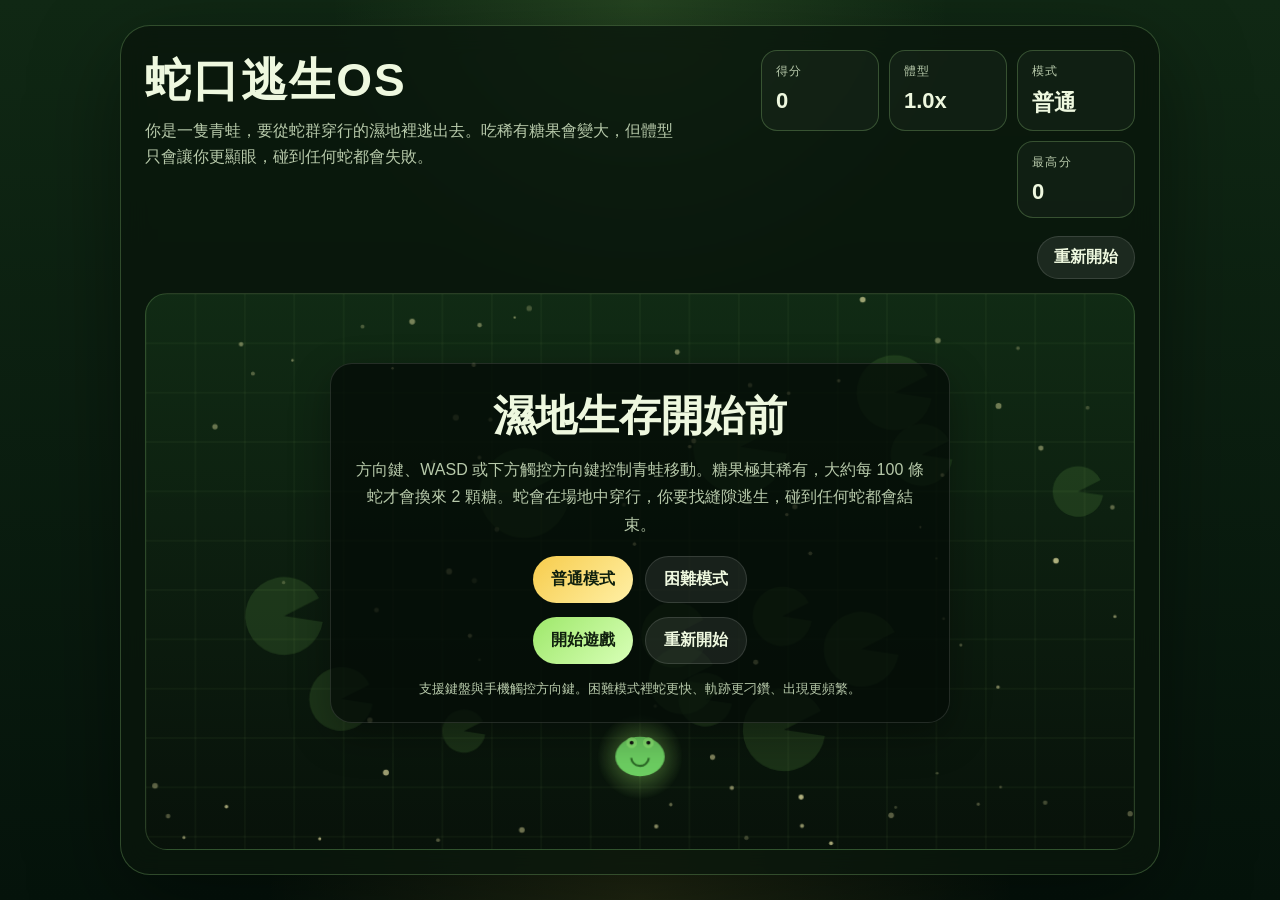
==== index.html @ ef0041b6 "Deploy snake-mouth-escape-os" ====
<!DOCTYPE html>
<html lang="zh-Hant">
<head>
  <meta charset="UTF-8">
  <meta name="viewport" content="width=device-width, initial-scale=1.0">
  <title>蛇口逃生OS</title>
  <style>
    :root {
      --bg-top: #102814;
      --bg-bottom: #05130b;
      --panel: rgba(9, 22, 12, 0.8);
      --line: rgba(177, 241, 146, 0.24);
      --text: #eef8df;
      --muted: #b7c9aa;
      --accent: #9ee86a;
      --danger: #ff7474;
      --gold: #f7cc4c;
      --purple: #b17cff;
      --leaf: #5dc173;
      --brown: #3a291d;
    }

    * {
      box-sizing: border-box;
    }

    body {
      margin: 0;
      min-height: 100vh;
      display: grid;
      place-items: center;
      padding: 20px;
      font-family: "Segoe UI", "PingFang SC", sans-serif;
      color: var(--text);
      background:
        radial-gradient(circle at top, rgba(158, 232, 106, 0.15), transparent 28%),
        radial-gradient(circle at bottom, rgba(247, 204, 76, 0.12), transparent 34%),
        linear-gradient(180deg, var(--bg-top), var(--bg-bottom));
      overflow: hidden;
    }

    body.crash-active .shell {
      animation: shell-shake 90ms linear infinite;
      filter: saturate(1.5) contrast(1.2);
    }

    body.king-flash::after {
      content: "";
      position: fixed;
      inset: 0;
      background:
        radial-gradient(circle at center, rgba(255, 100, 100, 0.18), rgba(0, 0, 0, 0.94)),
        rgba(20, 0, 0, 0.9);
      animation: flash-bang 120ms steps(2, end) infinite;
      pointer-events: none;
      z-index: 42;
    }

    body.warning-active::before {
      content: "";
      position: fixed;
      inset: 0;
      border: 18px solid rgba(255, 70, 70, 0.72);
      box-shadow: inset 0 0 60px rgba(255, 30, 30, 0.65);
      animation: warning-pulse 220ms ease-in-out infinite alternate;
      pointer-events: none;
      z-index: 35;
    }

    body.crash-active::after {
      content: "";
      position: fixed;
      inset: 0;
      background: rgba(255, 255, 255, 0.8);
      mix-blend-mode: screen;
      animation: flash-bang 140ms steps(2, end) infinite;
      pointer-events: none;
      z-index: 40;
    }

    .shell {
      width: min(94vw, 1040px);
      padding: 24px;
      border-radius: 30px;
      border: 1px solid var(--line);
      background: var(--panel);
      backdrop-filter: blur(14px);
      box-shadow: 0 28px 90px rgba(0, 0, 0, 0.42);
    }

    .topbar {
      display: flex;
      justify-content: space-between;
      align-items: flex-start;
      gap: 16px;
      margin-bottom: 18px;
    }

    .title h1 {
      margin: 0 0 6px;
      font-size: clamp(28px, 5vw, 46px);
      letter-spacing: 0.04em;
    }

    .title p {
      margin: 0;
      color: var(--muted);
      line-height: 1.6;
      max-width: 620px;
    }

    .stats {
      display: flex;
      gap: 10px;
      flex-wrap: wrap;
      justify-content: flex-end;
    }

    .card {
      min-width: 118px;
      padding: 12px 14px;
      border-radius: 16px;
      border: 1px solid var(--line);
      background: rgba(255, 255, 255, 0.03);
    }

    .card span {
      display: block;
      font-size: 12px;
      color: var(--muted);
      text-transform: uppercase;
      letter-spacing: 0.12em;
    }

    .card strong {
      display: block;
      margin-top: 8px;
      font-size: 22px;
    }

    .card.alert strong {
      color: #ffd2d2;
      animation: score-jump 120ms ease-in-out infinite alternate;
    }

    .quick-actions {
      display: flex;
      justify-content: flex-end;
      margin: 0 0 14px;
    }

    .quick-actions button {
      padding: 10px 16px;
    }

    .mobile-controls {
      display: none;
      margin-top: 14px;
      padding: 14px 12px calc(12px + env(safe-area-inset-bottom, 0px));
      border-radius: 22px;
      border: 1px solid rgba(177, 241, 146, 0.16);
      background: linear-gradient(180deg, rgba(11, 28, 16, 0.72), rgba(6, 15, 9, 0.88));
      box-shadow: inset 0 1px 0 rgba(255, 255, 255, 0.04);
      user-select: none;
      -webkit-user-select: none;
      -webkit-touch-callout: none;
      touch-action: none;
    }

    .mobile-controls.active {
      display: block;
    }

    .mobile-controls-label {
      margin: 0 0 12px;
      text-align: center;
      font-size: 12px;
      letter-spacing: 0.14em;
      color: var(--muted);
    }

    .mobile-pad {
      display: grid;
      justify-content: center;
      gap: 10px;
    }

    .mobile-pad-row {
      display: flex;
      justify-content: center;
      gap: 10px;
    }

    .mobile-button {
      width: 72px;
      height: 62px;
      border-radius: 20px;
      border: 1px solid rgba(255, 255, 255, 0.14);
      background: linear-gradient(180deg, rgba(255, 255, 255, 0.1), rgba(255, 255, 255, 0.04));
      color: #eef8df;
      font-size: 24px;
      font-weight: 900;
      box-shadow: 0 12px 24px rgba(0, 0, 0, 0.22);
      transform: translateY(0);
    }

    .mobile-button:active,
    .mobile-button.pressed {
      transform: translateY(1px) scale(0.98);
      background: linear-gradient(180deg, rgba(158, 232, 106, 0.28), rgba(158, 232, 106, 0.12));
      box-shadow: 0 8px 18px rgba(0, 0, 0, 0.18);
    }

    .mobile-button.spacer {
      opacity: 0;
      pointer-events: none;
    }

    .arena-wrap {
      position: relative;
      overflow: hidden;
    }

    .bite-mask {
      position: absolute;
      top: 58px;
      right: -120%;
      width: 128%;
      height: calc(100% - 58px);
      background:
        radial-gradient(circle at 84% 50%, rgba(10, 0, 0, 0.96), rgba(0, 0, 0, 1) 54%, rgba(0, 0, 0, 0.98) 100%);
      clip-path: polygon(100% 0%, 34% 6%, 28% 14%, 24% 22%, 20% 30%, 18% 38%, 14% 48%, 16% 58%, 12% 68%, 14% 78%, 20% 86%, 28% 93%, 100% 100%);
      opacity: 0;
      pointer-events: none;
      z-index: 18;
      filter: drop-shadow(-20px 0 24px rgba(0, 0, 0, 0.55));
    }

    .arena-wrap.eaten .bite-mask {
      opacity: 1;
      animation: bite-sweep 500ms cubic-bezier(0.16, 0.8, 0.18, 1) forwards;
    }

    canvas {
      display: block;
      width: 100%;
      aspect-ratio: 16 / 9;
      border-radius: 22px;
      border: 1px solid rgba(177, 241, 146, 0.2);
      background: linear-gradient(180deg, rgba(18, 45, 22, 0.92), rgba(8, 18, 10, 0.98));
      touch-action: none;
    }

    .overlay {
      position: absolute;
      inset: 0;
      display: grid;
      place-items: center;
      padding: 24px;
      text-align: center;
      transition: opacity 180ms ease;
    }

    .overlay-panel {
      max-width: 620px;
      padding: 24px;
      border-radius: 22px;
      border: 1px solid rgba(255, 255, 255, 0.12);
      background: rgba(5, 12, 7, 0.78);
      box-shadow: 0 14px 40px rgba(0, 0, 0, 0.32);
    }

    .overlay h2 {
      margin: 0 0 12px;
      font-size: clamp(26px, 4vw, 42px);
    }

    .overlay p {
      margin: 0 0 18px;
      line-height: 1.7;
      color: var(--muted);
    }

    .controls,
    .modes {
      display: flex;
      gap: 12px;
      justify-content: center;
      flex-wrap: wrap;
    }

    .modes {
      margin-bottom: 14px;
    }

    button {
      border: 0;
      border-radius: 999px;
      padding: 12px 18px;
      font: inherit;
      font-weight: 700;
      cursor: pointer;
      transition: transform 120ms ease, box-shadow 120ms ease, background 120ms ease;
    }

    button:hover {
      transform: translateY(-1px);
      box-shadow: 0 10px 24px rgba(0, 0, 0, 0.2);
    }

    .primary {
      color: #10200e;
      background: linear-gradient(135deg, var(--accent), #d9ffb8);
    }

    .secondary {
      color: var(--text);
      background: rgba(255, 255, 255, 0.08);
      border: 1px solid rgba(255, 255, 255, 0.12);
    }

    .mode-button.active {
      color: #10200e;
      background: linear-gradient(135deg, var(--gold), #fff0a6);
    }

    .hint {
      margin-top: 16px;
      font-size: 13px;
      color: var(--muted);
    }

    .hidden {
      display: none !important;
    }

    .blackout-screen,
    .crash-screen {
      position: fixed;
      inset: 0;
      display: grid;
      place-items: center;
      opacity: 0;
      pointer-events: none;
      transition: opacity 220ms ease;
    }

    .blackout-screen {
      background: #000;
      z-index: 58;
    }

    .blackout-screen.visible {
      opacity: 1;
      pointer-events: auto;
    }

    .crash-screen {
      background: radial-gradient(circle at center, rgba(60, 0, 0, 0.92), rgba(0, 0, 0, 0.98));
      z-index: 60;
      text-align: center;
    }

    .crash-screen.visible {
      opacity: 1;
      pointer-events: auto;
    }

    .crash-screen h2 {
      margin: 0;
      font-size: clamp(54px, 12vw, 120px);
      letter-spacing: 0.16em;
      color: #fff2f2;
      text-shadow: 0 0 30px rgba(255, 70, 70, 0.55);
    }

    .crash-score {
      margin: 0 0 20px;
      font-size: clamp(24px, 4vw, 42px);
      font-weight: 800;
      color: #ffe8e8;
      letter-spacing: 0.08em;
      text-shadow: 0 0 18px rgba(255, 100, 100, 0.35);
    }

    .crash-screen p {
      margin: 18px 0 0;
      font-size: clamp(18px, 3vw, 28px);
      color: #ffd6d6;
      letter-spacing: 0.2em;
    }

    .retry-button {
      margin-top: 28px;
      padding: 14px 28px;
      border: 1px solid rgba(255, 255, 255, 0.2);
      border-radius: 999px;
      background: linear-gradient(135deg, #4da3ff, #1d6dff);
      color: #f5fbff;
      font-size: 18px;
      font-weight: 800;
      letter-spacing: 0.08em;
      box-shadow: 0 14px 30px rgba(29, 109, 255, 0.35);
    }

    .frog-god-scene {
      position: fixed;
      inset: 0;
      display: grid;
      place-items: center;
      background:
        radial-gradient(circle at top, rgba(255, 232, 123, 0.14), transparent 22%),
        radial-gradient(circle at bottom, rgba(88, 203, 130, 0.16), transparent 28%),
        linear-gradient(180deg, rgba(7, 20, 14, 0.98), rgba(5, 10, 8, 0.98));
      opacity: 0;
      pointer-events: none;
      transition: opacity 280ms ease;
      z-index: 61;
      overflow: hidden;
    }

    .frog-god-scene.visible {
      opacity: 1;
      pointer-events: auto;
    }

    .frog-god-scene::before {
      content: "";
      position: fixed;
      inset: 0;
      background: linear-gradient(180deg, rgba(160, 168, 178, 0), rgba(96, 102, 110, 0));
      opacity: 0;
      transition: opacity 900ms ease, background 900ms ease;
      pointer-events: none;
      z-index: 3;
    }

    .frog-god-scene.dream-break {
      filter: grayscale(0.95) saturate(0.7);
      transition: filter 900ms ease, opacity 280ms ease;
    }

    .frog-god-scene.dream-break::before {
      opacity: 1;
      background: linear-gradient(180deg, rgba(178, 182, 188, 0.12), rgba(90, 94, 100, 0.42));
    }

    .frog-god-scene.dream-break .frog-god-panel {
      transform: translateY(0) scale(0.985);
      border-color: rgba(255, 255, 255, 0.08);
      box-shadow: 0 20px 70px rgba(0, 0, 0, 0.55);
    }

    .frog-god-scene.lightning::after {
      content: "";
      position: absolute;
      inset: 0;
      background:
        linear-gradient(115deg, transparent 0 42%, rgba(255, 255, 255, 0.94) 46%, transparent 50%),
        linear-gradient(180deg, rgba(255, 255, 255, 0.9), rgba(170, 200, 255, 0.2));
      mix-blend-mode: screen;
      animation: lightning-flash 260ms steps(2, end) 1, lightning-flash-strong 320ms steps(2, end) 1 900ms;
      pointer-events: none;
      z-index: 6;
    }

    .frog-god-stars,
    .frog-god-stars::before,
    .frog-god-stars::after {
      position: absolute;
      inset: 0;
      content: "";
      background-image:
        radial-gradient(circle, rgba(255, 246, 197, 0.75) 0 2px, transparent 3px),
        radial-gradient(circle, rgba(164, 255, 183, 0.5) 0 1.5px, transparent 3px);
      background-size: 180px 180px, 240px 240px;
      background-position: 0 0, 80px 60px;
      animation: star-drift 18s linear infinite;
      opacity: 0.7;
    }

    .frog-god-stars::before {
      transform: scale(1.15);
      animation-duration: 24s;
      opacity: 0.45;
    }

    .frog-god-stars::after {
      transform: scale(0.9);
      animation-duration: 14s;
      opacity: 0.32;
    }

    .rain-layer {
      position: fixed;
      inset: 0;
      opacity: 0;
      pointer-events: none;
      transition: opacity 1600ms ease;
      z-index: 4;
      overflow: hidden;
      background:
        linear-gradient(180deg, rgba(180, 188, 200, 0.08), rgba(30, 34, 40, 0.2));
    }

    .frog-god-scene.dream-break .rain-layer {
      opacity: 1;
    }

    .rain-layer::before,
    .rain-layer::after {
      content: "";
      position: absolute;
      inset: -25% -10% 0 -10%;
      background-image:
        linear-gradient(rgba(220, 230, 255, 0.44), rgba(220, 230, 255, 0)),
        linear-gradient(rgba(220, 230, 255, 0.3), rgba(220, 230, 255, 0)),
        linear-gradient(rgba(220, 230, 255, 0.2), rgba(220, 230, 255, 0)),
        linear-gradient(rgba(220, 230, 255, 0.16), rgba(220, 230, 255, 0));
      background-size: 2px 120px, 2px 140px, 2px 110px, 2px 160px;
      background-position: 0 0, 90px 24px, 180px 50px, 270px 12px;
      background-repeat: repeat;
      transform: skewX(-10deg);
      animation: rain-fall 460ms linear infinite;
      opacity: 0.88;
    }

    .rain-layer::after {
      background-position: 40px 70px, 130px 0, 240px 30px, 320px 90px;
      animation-duration: 620ms;
      opacity: 0.62;
    }

    .rain-splash {
      position: absolute;
      left: 0;
      right: 0;
      bottom: 0;
      height: 26%;
      opacity: 0;
      transition: opacity 1400ms ease;
      z-index: 4;
      background:
        radial-gradient(circle at 8% 80%, rgba(230, 235, 255, 0.45) 0 2px, transparent 5px),
        radial-gradient(circle at 18% 88%, rgba(230, 235, 255, 0.34) 0 2px, transparent 5px),
        radial-gradient(circle at 30% 84%, rgba(230, 235, 255, 0.4) 0 2px, transparent 5px),
        radial-gradient(circle at 44% 90%, rgba(230, 235, 255, 0.32) 0 2px, transparent 5px),
        radial-gradient(circle at 58% 86%, rgba(230, 235, 255, 0.42) 0 2px, transparent 5px),
        radial-gradient(circle at 72% 90%, rgba(230, 235, 255, 0.35) 0 2px, transparent 5px),
        radial-gradient(circle at 86% 84%, rgba(230, 235, 255, 0.38) 0 2px, transparent 5px);
      animation: splash-flicker 1.4s ease-in-out infinite alternate;
    }

    .frog-god-scene.dream-break .rain-splash {
      opacity: 1;
    }

    .frog-god-panel {
      position: relative;
      width: min(900px, 92vw);
      padding: 40px 30px 30px;
      border-radius: 34px;
      border: 1px solid rgba(255, 245, 181, 0.2);
      background: linear-gradient(180deg, rgba(18, 40, 27, 0.78), rgba(8, 14, 10, 0.9));
      box-shadow: 0 30px 90px rgba(0, 0, 0, 0.45);
      text-align: center;
      backdrop-filter: blur(12px);
      display: flex;
      flex-direction: column;
      align-items: center;
      gap: 20px;
      transform: translateY(24px) scale(0.96);
      transition: transform 320ms ease, opacity 320ms ease;
      z-index: 2;
    }

    .frog-god-scene.dream-break .frog-god-copy p,
    .frog-god-scene.dream-break .frog-god-copy h3 {
      animation: dread-text 120ms ease-in-out infinite alternate;
    }

    .frog-god-scene.visible .frog-god-panel {
      transform: translateY(0) scale(1);
    }

    .frog-god-badge {
      display: inline-flex;
      align-items: center;
      gap: 10px;
      padding: 10px 16px;
      border-radius: 999px;
      background: rgba(255, 235, 153, 0.12);
      color: #ffe8a8;
      font-weight: 800;
      letter-spacing: 0.12em;
      margin-bottom: 22px;
    }

    .frog-god-stage {
      position: relative;
      width: min(720px, 100%);
      height: 320px;
      overflow: hidden;
    }

    .frog-god-glow {
      position: absolute;
      left: 50%;
      bottom: 10px;
      width: 320px;
      height: 120px;
      transform: translateX(-50%);
      border-radius: 50%;
      background: radial-gradient(circle, rgba(255, 233, 133, 0.42), rgba(123, 255, 161, 0.08) 60%, transparent 72%);
      filter: blur(8px);
      animation: holy-glow 2.4s ease-in-out infinite alternate;
    }

    .frog-god-beam {
      position: absolute;
      left: 50%;
      top: -40px;
      width: 240px;
      height: 280px;
      transform: translateX(-50%);
      background: linear-gradient(180deg, rgba(255, 243, 163, 0.7), rgba(255, 243, 163, 0.14), transparent 82%);
      clip-path: polygon(42% 0%, 58% 0%, 100% 100%, 0% 100%);
      filter: blur(4px);
      opacity: 0.9;
      animation: beam-pulse 1.8s ease-in-out infinite alternate;
    }

    .frog-god {
      position: absolute;
      left: 50%;
      bottom: 30px;
      width: 200px;
      height: 180px;
      transform: translateX(-50%) translateY(-180px) scale(0.82);
      animation: frog-hero-drop 800ms cubic-bezier(0.14, 0.78, 0.16, 1) forwards, frog-hero-bob 2.8s ease-in-out 900ms infinite;
    }

    .frog-god-crown {
      position: absolute;
      left: 50%;
      top: 6px;
      width: 88px;
      height: 52px;
      transform: translateX(-50%);
      background: linear-gradient(180deg, #fff1a5, #e0ac24);
      clip-path: polygon(0 100%, 10% 44%, 24% 68%, 36% 16%, 50% 68%, 64% 14%, 76% 68%, 90% 42%, 100% 100%);
      filter: drop-shadow(0 6px 10px rgba(255, 193, 78, 0.38));
    }

    .frog-god-crown::after {
      content: "";
      position: absolute;
      left: 18px;
      right: 18px;
      bottom: -6px;
      height: 12px;
      border-radius: 999px;
      background: linear-gradient(180deg, #ffd75a, #b87e0c);
    }

    .frog-god-body {
      position: absolute;
      left: 50%;
      top: 42px;
      width: 150px;
      height: 116px;
      transform: translateX(-50%);
      border-radius: 46% 46% 42% 42%;
      background: radial-gradient(circle at 35% 25%, #9bff84, #52b945 68%, #377f31 100%);
      box-shadow: inset -12px -12px 18px rgba(17, 61, 23, 0.26);
    }

    .frog-god-eye {
      position: absolute;
      top: 18px;
      width: 24px;
      height: 24px;
      border-radius: 50%;
      background: #fff;
      box-shadow: inset 0 -3px 5px rgba(0, 0, 0, 0.1);
    }

    .frog-god-eye.left {
      left: 34px;
    }

    .frog-god-eye.right {
      right: 34px;
    }

    .frog-god-eye::after {
      content: "";
      position: absolute;
      left: 7px;
      top: 6px;
      width: 9px;
      height: 9px;
      border-radius: 50%;
      background: #16391a;
      transition: transform 200ms ease, background 200ms ease, opacity 200ms ease;
    }

    .frog-god-scene.dream-break .frog-god-eye::after {
      background: #0f1012;
      opacity: 0.9;
      transform: scaleY(1.7) scaleX(0.72);
    }

    .frog-god-mouth {
      position: absolute;
      left: 50%;
      bottom: 20px;
      width: 62px;
      height: 28px;
      transform: translateX(-50%);
      border-bottom: 5px solid #2e6a28;
      border-radius: 0 0 40px 40px;
    }

    .frog-god-arm {
      position: absolute;
      top: 88px;
      width: 24px;
      height: 64px;
      border-radius: 999px;
      background: linear-gradient(180deg, #6fd664, #459f3f);
    }

    .frog-god-arm.left {
      left: 18px;
      transform: rotate(30deg);
    }

    .frog-god-arm.right {
      right: 12px;
      transform: rotate(-34deg);
      transform-origin: top center;
    }

    .frog-god-sword {
      position: absolute;
      right: -16px;
      top: 8px;
      width: 18px;
      height: 126px;
      transform: rotate(-18deg);
    }

    .frog-god-sword::before {
      content: "";
      position: absolute;
      left: 5px;
      top: 0;
      width: 8px;
      height: 96px;
      border-radius: 999px;
      background: linear-gradient(180deg, #fdfefe, #99cfff);
      box-shadow: 0 0 14px rgba(116, 182, 255, 0.45);
    }

    .frog-god-sword::after {
      content: "";
      position: absolute;
      left: -4px;
      bottom: 18px;
      width: 26px;
      height: 10px;
      border-radius: 999px;
      background: linear-gradient(90deg, #ffd772, #fff1b6, #ffd772);
      box-shadow: 0 0 10px rgba(255, 222, 123, 0.35);
    }

    .frog-god-copy {
      max-width: 720px;
      margin: 0 auto;
      display: grid;
      gap: 12px;
    }

    .frog-god-copy h3 {
      margin: 0;
      font-size: clamp(34px, 5vw, 60px);
      letter-spacing: 0.08em;
      color: #f7ffef;
      text-shadow: 0 0 24px rgba(133, 255, 177, 0.25);
    }

    .frog-god-copy p {
      margin: 0;
      font-size: clamp(18px, 2.5vw, 28px);
      line-height: 1.7;
      color: #dbeed6;
      transition: opacity 220ms ease, transform 220ms ease;
    }

    .frog-god-action {
      position: static;
      width: min(560px, 100%);
      display: flex;
      flex-direction: column;
      align-items: center;
      gap: 12px;
      padding: 18px 18px 20px;
      border-radius: 24px;
      background: linear-gradient(180deg, rgba(255, 249, 213, 0.08), rgba(255, 255, 255, 0.03));
      border: 1px solid rgba(255, 248, 197, 0.14);
      box-shadow: inset 0 1px 0 rgba(255, 255, 255, 0.06);
    }

    .frog-god-tip {
      margin-top: 0;
      min-height: 1.4em;
      font-size: 14px;
      color: #bcd0bb;
      letter-spacing: 0.08em;
      opacity: 0.9;
      animation: soft-blink 1.4s ease-in-out infinite alternate;
    }

    .frog-god-scene.stage-two .frog-god-copy h3 {
      color: #fff3c4;
    }

    .frog-god-cta {
      display: inline-flex;
      align-items: center;
      gap: 10px;
      justify-content: center;
      min-width: 240px;
      padding: 16px 26px;
      border-radius: 18px;
      background:
        linear-gradient(135deg, #fff4b1, #f4c654 48%, #dca72e);
      color: #332006;
      font-weight: 900;
      font-size: 18px;
      letter-spacing: 0.12em;
      border: 1px solid rgba(255, 247, 196, 0.36);
      box-shadow:
        0 16px 36px rgba(227, 186, 66, 0.22),
        inset 0 1px 0 rgba(255, 255, 255, 0.45);
      transition: transform 160ms ease, box-shadow 160ms ease, filter 160ms ease;
    }

    .frog-god-cta:hover {
      transform: translateY(-2px) scale(1.01);
      box-shadow:
        0 22px 44px rgba(227, 186, 66, 0.28),
        inset 0 1px 0 rgba(255, 255, 255, 0.55);
      filter: saturate(1.04);
    }

    .frog-god-cta-sub {
      font-size: 12px;
      letter-spacing: 0.08em;
      color: rgba(239, 245, 230, 0.72);
    }

    .dream-modal {
      position: absolute;
      inset: 0;
      display: grid;
      place-items: center;
      padding: 24px;
      opacity: 0;
      pointer-events: none;
      transition: opacity 800ms ease;
      z-index: 5;
    }

    .frog-god-scene.dream-break .dream-modal {
      opacity: 1;
      pointer-events: auto;
    }

    .dream-card {
      width: min(680px, 88vw);
      padding: 34px 28px 28px;
      border-radius: 28px;
      border: 1px solid rgba(255, 255, 255, 0.12);
      background: linear-gradient(180deg, rgba(28, 28, 30, 0.94), rgba(14, 14, 16, 0.96));
      box-shadow: 0 24px 70px rgba(0, 0, 0, 0.48);
      text-align: center;
      transform: translateY(18px) scale(0.96);
      transition: transform 700ms ease;
    }

    .frog-god-scene.dream-break .dream-card {
      transform: translateY(0) scale(1);
    }

    .dream-card h4 {
      margin: 0 0 14px;
      font-size: clamp(28px, 4vw, 46px);
      letter-spacing: 0.08em;
      color: #f2f2f2;
    }

    .dream-card p {
      margin: 0;
      font-size: clamp(18px, 2.4vw, 28px);
      line-height: 1.7;
      color: #d0d0d0;
    }

    .dream-card button {
      margin-top: 24px;
      padding: 14px 24px;
      border-radius: 999px;
      border: 1px solid rgba(255, 255, 255, 0.14);
      background: linear-gradient(135deg, #8b8f99, #525761);
      color: #f2f4f8;
      font-weight: 800;
      letter-spacing: 0.08em;
    }

    .reward-scene {
      position: fixed;
      inset: 0;
      display: grid;
      place-items: center;
      background:
        radial-gradient(circle at top, rgba(255, 232, 123, 0.12), transparent 26%),
        linear-gradient(180deg, rgba(10, 25, 16, 0.96), rgba(5, 12, 8, 0.98));
      opacity: 0;
      pointer-events: none;
      transition: opacity 320ms ease;
      z-index: 62;
      overflow: hidden;
    }

    .reward-scene.visible {
      opacity: 1;
      pointer-events: auto;
    }

    .reward-panel {
      position: relative;
      width: min(860px, 92vw);
      padding: 34px 28px 28px;
      border-radius: 30px;
      border: 1px solid rgba(255, 244, 183, 0.18);
      background: linear-gradient(180deg, rgba(18, 40, 27, 0.84), rgba(7, 14, 9, 0.94));
      box-shadow: 0 26px 90px rgba(0, 0, 0, 0.42);
      text-align: center;
      display: flex;
      flex-direction: column;
      align-items: center;
      gap: 20px;
      transform: translateY(20px) scale(0.96);
      transition: transform 340ms ease;
    }

    .reward-scene.visible .reward-panel {
      transform: translateY(0) scale(1);
    }

    .reward-badge {
      display: inline-flex;
      align-items: center;
      gap: 10px;
      padding: 10px 16px;
      border-radius: 999px;
      background: rgba(255, 230, 135, 0.12);
      color: #ffe59b;
      font-weight: 900;
      letter-spacing: 0.12em;
    }

    .reward-stage {
      position: relative;
      width: min(760px, 100%);
      height: 320px;
      border-radius: 26px;
      overflow: hidden;
      background:
        radial-gradient(circle at 50% 18%, rgba(255, 242, 162, 0.16), transparent 32%),
        linear-gradient(180deg, rgba(30, 58, 38, 0.72), rgba(16, 30, 20, 0.36));
    }

    .reward-stage::before {
      content: "";
      position: absolute;
      left: 50%;
      top: -34px;
      width: 240px;
      height: 320px;
      transform: translateX(-50%);
      background: linear-gradient(180deg, rgba(255, 245, 192, 0.82), rgba(255, 245, 192, 0.12), transparent 82%);
      clip-path: polygon(35% 0%, 65% 0%, 100% 100%, 0% 100%);
      filter: blur(6px);
      opacity: 0.72;
      z-index: 1;
    }

    .reward-burst {
      position: absolute;
      inset: 0;
      background:
        radial-gradient(circle at center, rgba(255, 239, 156, 0.4), transparent 18%),
        conic-gradient(from 0deg, rgba(255, 235, 145, 0.14), transparent 20%, rgba(160, 255, 182, 0.12) 42%, transparent 60%, rgba(255, 235, 145, 0.14) 82%, transparent 100%);
      filter: blur(2px);
      animation: reward-spin 10s linear infinite;
    }

    .reward-slay-flash {
      position: absolute;
      inset: 0;
      background:
        linear-gradient(115deg, transparent 0 34%, rgba(255, 248, 194, 0.92) 48%, transparent 56%),
        radial-gradient(circle at center, rgba(255, 236, 154, 0.34), transparent 42%);
      opacity: 0;
      mix-blend-mode: screen;
    }

    .reward-serpents {
      position: absolute;
      inset: 0;
      pointer-events: none;
      opacity: 0.85;
    }

    .reward-serpent {
      position: absolute;
      width: 220px;
      height: 84px;
      border-radius: 999px;
      background:
        radial-gradient(circle at 16% 40%, rgba(255,255,255,0.95), rgba(220,228,232,0.92) 34%, rgba(145,156,164,0.88) 68%, rgba(86,92,98,0.8) 100%);
      box-shadow: inset -18px -10px 18px rgba(0,0,0,0.12);
      filter: blur(0.2px);
      animation: serpent-fade 1800ms ease-in-out infinite;
    }

    .reward-serpent::after {
      content: "";
      position: absolute;
      right: 18px;
      top: 28px;
      width: 14px;
      height: 14px;
      border-radius: 50%;
      background: #1e2327;
    }

    .reward-serpent.one {
      left: 10%;
      bottom: 26%;
      transform: rotate(-12deg);
    }

    .reward-serpent.two {
      right: 8%;
      bottom: 18%;
      transform: rotate(16deg);
    }

    .reward-serpent.three {
      left: 34%;
      bottom: 6%;
      width: 280px;
      transform: rotate(4deg);
    }

    .reward-impact {
      position: absolute;
      inset: 0;
      pointer-events: none;
      z-index: 3;
    }

    .reward-slash {
      position: absolute;
      left: 50%;
      top: 48%;
      width: 420px;
      height: 18px;
      border-radius: 999px;
      opacity: 0;
      background: linear-gradient(90deg, rgba(255, 255, 255, 0), rgba(255, 248, 210, 0.98) 34%, rgba(183, 236, 255, 0.98) 58%, rgba(255, 255, 255, 0));
      box-shadow: 0 0 32px rgba(255, 245, 190, 0.5);
      transform-origin: center;
      mix-blend-mode: screen;
      filter: blur(0.4px);
    }

    .reward-slash.one {
      transform: translate(-50%, -50%) rotate(-16deg) scaleX(0.32);
    }

    .reward-slash.two {
      top: 42%;
      transform: translate(-50%, -50%) rotate(12deg) scaleX(0.28);
    }

    .reward-slash.three {
      top: 56%;
      width: 360px;
      transform: translate(-50%, -50%) rotate(-8deg) scaleX(0.22);
    }

    .reward-hero-frame {
      position: absolute;
      left: 50%;
      bottom: 0;
      width: min(340px, 54vw);
      height: 100%;
      transform: translateX(-50%);
      display: grid;
      place-items: end center;
      z-index: 2;
      pointer-events: none;
    }

    .reward-hero-image {
      max-height: 100%;
      max-width: 100%;
      object-fit: contain;
      filter: drop-shadow(0 18px 40px rgba(0, 0, 0, 0.38));
      animation: hero-settle 900ms cubic-bezier(0.16, 0.8, 0.18, 1);
    }

    .reward-hero-fallback {
      position: absolute;
      left: 50%;
      bottom: 18px;
      width: 210px;
      height: 190px;
      transform: translateX(-50%);
      display: none;
      animation: hero-settle 900ms cubic-bezier(0.16, 0.8, 0.18, 1);
    }

    .reward-hero-fallback.visible {
      display: block;
    }

    .reward-copy h3 {
      margin: 0;
      font-size: clamp(34px, 5vw, 58px);
      color: #fff6c7;
      letter-spacing: 0.08em;
      text-shadow: 0 0 24px rgba(255, 222, 114, 0.24);
    }

    .reward-copy p {
      margin: 0;
      font-size: clamp(18px, 2.4vw, 28px);
      color: #deeed6;
      line-height: 1.7;
    }

    .reward-copy {
      max-width: 760px;
      display: grid;
      gap: 12px;
    }

    .reward-actions-shell {
      width: min(760px, 100%);
      padding: 18px 20px 20px;
      border-radius: 26px;
      border: 1px solid rgba(255, 249, 215, 0.12);
      background: linear-gradient(180deg, rgba(255, 249, 213, 0.08), rgba(255, 255, 255, 0.03));
      box-shadow: inset 0 1px 0 rgba(255, 255, 255, 0.06);
      display: grid;
      gap: 12px;
      justify-items: center;
    }

    .reward-actions {
      margin-top: 0;
      display: flex;
      justify-content: center;
      gap: 14px;
      flex-wrap: wrap;
    }

    .reward-helper {
      font-size: 13px;
      color: rgba(237, 245, 234, 0.74);
      letter-spacing: 0.06em;
    }

    .reward-button {
      padding: 16px 26px;
      border-radius: 18px;
      border: 1px solid rgba(255, 245, 189, 0.3);
      background: linear-gradient(135deg, #fff4b1, #f5cb63 50%, #dca72e);
      color: #302008;
      font-weight: 900;
      letter-spacing: 0.1em;
      box-shadow: 0 16px 36px rgba(226, 181, 53, 0.22);
    }

    .reward-secondary {
      padding: 16px 24px;
      border-radius: 18px;
      border: 1px solid rgba(255, 255, 255, 0.14);
      background: rgba(255, 255, 255, 0.06);
      color: #edf5ea;
      font-weight: 800;
      letter-spacing: 0.08em;
    }

    .reward-modal {
      position: absolute;
      inset: 0;
      display: grid;
      place-items: center;
      padding: 24px;
      opacity: 0;
      pointer-events: none;
      transition: opacity 260ms ease;
      z-index: 4;
    }

    .reward-scene.show-code .reward-modal {
      opacity: 1;
      pointer-events: auto;
    }

    .reward-scene.visible .reward-slay-flash {
      animation: reward-slay 1200ms ease-out 1 both;
    }

    .reward-scene.visible .reward-slash.one {
      animation: reward-slash-one 1200ms cubic-bezier(0.2, 0.8, 0.2, 1) 1 both;
    }

    .reward-scene.visible .reward-slash.two {
      animation: reward-slash-two 1100ms cubic-bezier(0.2, 0.8, 0.2, 1) 1 both;
    }

    .reward-scene.visible .reward-slash.three {
      animation: reward-slash-three 900ms cubic-bezier(0.2, 0.8, 0.2, 1) 1 both;
    }

    .reward-scene.visible .reward-serpent.one {
      animation: serpent-strike-left 1200ms ease-out 1 both;
    }

    .reward-scene.visible .reward-serpent.two {
      animation: serpent-strike-right 1200ms ease-out 1 both;
    }

    .reward-scene.visible .reward-serpent.three {
      animation: serpent-strike-down 1200ms ease-out 1 both;
    }

    .reward-code-card {
      width: min(700px, 88vw);
      padding: 30px 26px 26px;
      border-radius: 28px;
      border: 1px dashed rgba(255, 231, 154, 0.32);
      background:
        linear-gradient(180deg, rgba(30, 27, 20, 0.98), rgba(16, 14, 12, 0.99)),
        repeating-linear-gradient(90deg, rgba(255,255,255,0.03) 0 8px, transparent 8px 16px);
      box-shadow: 0 24px 70px rgba(0, 0, 0, 0.52);
      text-align: center;
      position: relative;
      overflow: hidden;
    }

    .reward-code-card::before,
    .reward-code-card::after {
      content: "";
      position: absolute;
      top: 50%;
      width: 22px;
      height: 22px;
      border-radius: 50%;
      background: #070908;
      transform: translateY(-50%);
      box-shadow: inset 0 0 0 1px rgba(255, 239, 180, 0.14);
    }

    .reward-code-card::before {
      left: -11px;
    }

    .reward-code-card::after {
      right: -11px;
    }

    .reward-code-card h4 {
      margin: 0 0 12px;
      font-size: clamp(28px, 4vw, 42px);
      color: #f8f4d5;
      letter-spacing: 0.08em;
    }

    .reward-code-card p {
      margin: 0;
      font-size: clamp(18px, 2.3vw, 26px);
      line-height: 1.7;
      color: #d9ded8;
    }

    .reward-code {
      margin: 18px auto 0;
      padding: 16px 18px;
      border-radius: 18px;
      max-width: 520px;
      background: linear-gradient(135deg, rgba(255, 244, 183, 0.12), rgba(255, 255, 255, 0.05));
      border: 1px solid rgba(255, 240, 178, 0.18);
      color: #fff2be;
      font-family: Consolas, "Courier New", monospace;
      font-size: clamp(18px, 2.3vw, 26px);
      font-weight: 900;
      letter-spacing: 0.08em;
      word-break: break-all;
    }

    @keyframes reward-spin {
      0% { transform: rotate(0deg) scale(1); }
      100% { transform: rotate(360deg) scale(1.06); }
    }

    @keyframes reward-slay {
      0% { opacity: 0; transform: translateX(-8%) scaleX(0.94); }
      26% { opacity: 0.95; transform: translateX(0) scaleX(1); }
      60% { opacity: 0.08; transform: translateX(8%) scaleX(1.05); }
      100% { opacity: 0; transform: translateX(10%) scaleX(1.06); }
    }

    @keyframes reward-slash-one {
      0% { opacity: 0; transform: translate(-50%, -50%) rotate(-16deg) scaleX(0.2); }
      18% { opacity: 1; transform: translate(-50%, -50%) rotate(-16deg) scaleX(1.04); }
      100% { opacity: 0; transform: translate(-50%, -62%) rotate(-10deg) scaleX(1.12); }
    }

    @keyframes reward-slash-two {
      0%, 24% { opacity: 0; transform: translate(-50%, -50%) rotate(12deg) scaleX(0.16); }
      44% { opacity: 1; transform: translate(-50%, -50%) rotate(12deg) scaleX(1); }
      100% { opacity: 0; transform: translate(-50%, -44%) rotate(8deg) scaleX(1.08); }
    }

    @keyframes reward-slash-three {
      0%, 40% { opacity: 0; transform: translate(-50%, -50%) rotate(-8deg) scaleX(0.12); }
      60% { opacity: 0.92; transform: translate(-50%, -50%) rotate(-8deg) scaleX(1); }
      100% { opacity: 0; transform: translate(-50%, -40%) rotate(-2deg) scaleX(1.08); }
    }

    @keyframes serpent-strike-left {
      0% { opacity: 0.9; transform: rotate(-12deg) translate3d(0, 0, 0) scale(1); filter: blur(0px); }
      38% { opacity: 0.94; transform: rotate(-22deg) translate3d(-18px, -10px, 0) scale(1.02); filter: blur(0px); }
      100% { opacity: 0; transform: rotate(-36deg) translate3d(-96px, 52px, 0) scale(0.86); filter: blur(5px); }
    }

    @keyframes serpent-strike-right {
      0% { opacity: 0.9; transform: rotate(16deg) translate3d(0, 0, 0) scale(1); filter: blur(0px); }
      38% { opacity: 0.94; transform: rotate(26deg) translate3d(24px, -12px, 0) scale(1.02); filter: blur(0px); }
      100% { opacity: 0; transform: rotate(38deg) translate3d(108px, 58px, 0) scale(0.84); filter: blur(5px); }
    }

    @keyframes serpent-strike-down {
      0% { opacity: 0.92; transform: rotate(4deg) translate3d(0, 0, 0) scale(1); filter: blur(0px); }
      44% { opacity: 0.96; transform: rotate(-4deg) translate3d(0, -14px, 0) scale(1.03); filter: blur(0px); }
      100% { opacity: 0; transform: rotate(-16deg) translate3d(0, 92px, 0) scale(0.8); filter: blur(6px); }
    }

    @keyframes serpent-fade {
      0% { opacity: 0.92; transform: scale(1) rotate(var(--rot, 0deg)); filter: blur(0px); }
      38% { opacity: 0.18; transform: scale(0.98) rotate(var(--rot, 0deg)) translateY(8px); filter: blur(2px); }
      100% { opacity: 0; transform: scale(0.94) rotate(var(--rot, 0deg)) translateY(24px); filter: blur(6px); }
    }

    @keyframes hero-settle {
      0% { opacity: 0; transform: translateY(24px) scale(0.94); }
      100% { opacity: 1; transform: translateY(0) scale(1); }
    }

    @keyframes star-drift {
      0% { transform: translateY(0); }
      100% { transform: translateY(24px); }
    }

    @keyframes frog-hero-bob {
      0% { transform: translateX(-50%) translateY(0) scale(1); }
      50% { transform: translateX(-50%) translateY(-8px) scale(1.02); }
      100% { transform: translateX(-50%) translateY(0) scale(1); }
    }

    @keyframes holy-glow {
      0% { transform: translateX(-50%) scale(0.92); opacity: 0.7; }
      100% { transform: translateX(-50%) scale(1.08); opacity: 1; }
    }

    @keyframes beam-pulse {
      0% { opacity: 0.45; transform: translateX(-50%) scaleY(0.94); }
      100% { opacity: 0.95; transform: translateX(-50%) scaleY(1.04); }
    }

    @keyframes frog-hero-drop {
      0% { transform: translateX(-50%) translateY(-220px) scale(0.72); opacity: 0; }
      55% { transform: translateX(-50%) translateY(14px) scale(1.04); opacity: 1; }
      100% { transform: translateX(-50%) translateY(0) scale(1); opacity: 1; }
    }

    @keyframes soft-blink {
      0% { opacity: 0.45; }
      100% { opacity: 1; }
    }

    @keyframes rain-fall {
      0% { transform: translateY(-12%) skewX(-10deg); }
      100% { transform: translateY(12%) skewX(-10deg); }
    }

    @keyframes lightning-flash {
      0% { opacity: 0; }
      20% { opacity: 1; }
      100% { opacity: 0; }
    }

    @keyframes lightning-flash-strong {
      0% { opacity: 0; }
      18% { opacity: 1; }
      100% { opacity: 0; }
    }

    @keyframes dread-text {
      0% { transform: translateY(0) translateX(0); }
      100% { transform: translateY(-1px) translateX(2px); }
    }

    @keyframes splash-flicker {
      0% { transform: translateY(0); opacity: 0.4; }
      100% { transform: translateY(-4px); opacity: 0.95; }
    }

    @keyframes shell-shake {
      0% { transform: translate(0, 0) rotate(0deg); }
      25% { transform: translate(6px, -5px) rotate(-0.3deg); }
      50% { transform: translate(-7px, 5px) rotate(0.3deg); }
      75% { transform: translate(5px, 4px) rotate(-0.2deg); }
      100% { transform: translate(-4px, -5px) rotate(0.2deg); }
    }

    @keyframes flash-bang {
      0% { opacity: 0.15; }
      50% { opacity: 0.95; }
      100% { opacity: 0.25; }
    }

    @keyframes warning-pulse {
      0% { opacity: 0.35; }
      100% { opacity: 1; }
    }

    @keyframes score-jump {
      0% { transform: translateY(0) scale(1); }
      100% { transform: translateY(-3px) scale(1.08); }
    }

    .snake-king-scene {
      position: fixed;
      inset: 0;
      display: grid;
      place-items: center;
      opacity: 0;
      pointer-events: none;
      z-index: 55;
      transition: opacity 180ms ease;
    }

    .snake-king-scene.visible {
      opacity: 1;
    }

    .snake-king-alert {
      position: absolute;
      top: 12vh;
      left: 50%;
      transform: translateX(-50%);
      font-size: clamp(54px, 9vw, 130px);
      font-weight: 900;
      letter-spacing: 0.24em;
      color: #fffdfd;
      text-shadow: 0 0 22px rgba(255, 60, 60, 1), 0 0 66px rgba(255, 255, 255, 0.55);
      animation: panic-text 90ms steps(2, end) infinite;
      white-space: nowrap;
      opacity: 0;
    }

    .snake-king-scene.show-alert .snake-king-alert {
      opacity: 1;
    }

    .snake-king {
      position: absolute;
      right: -70vw;
      top: 58%;
      width: min(1600px, 160vw);
      height: min(900px, 90vh);
      transform: translateY(-50%) scale(0.84);
      filter: drop-shadow(0 18px 40px rgba(0, 0, 0, 0.45));
      opacity: 0;
    }

    .snake-king-scene.attack .snake-king {
      opacity: 1;
      animation: king-lunge 500ms cubic-bezier(0.18, 0.8, 0.18, 1) forwards;
    }

    .snake-king-frame {
      width: 100%;
      height: 100%;
      display: block;
      object-fit: contain;
    }

    @keyframes panic-text {
      0% { transform: translateX(-50%) scale(1); opacity: 0.82; }
      100% { transform: translateX(-50%) scale(1.06); opacity: 1; }
    }

    @keyframes king-lunge {
      0% { right: -70vw; transform: translateY(-50%) scale(0.84); }
      38% { right: -18vw; transform: translateY(-50%) scale(1.02); }
      72% { right: 12vw; transform: translateY(-50%) scale(1.18); }
      100% { right: 52vw; transform: translateY(-50%) scale(1.5); }
    }

    @keyframes bite-sweep {
      0% { right: -120%; }
      100% { right: 18%; }
    }

    @media (max-width: 760px) {
      .topbar {
        flex-direction: column;
      }

      .stats {
        justify-content: stretch;
      }

      .card {
        flex: 1;
      }

      .frog-god-panel,
      .reward-panel {
        padding: 26px 18px 20px;
        gap: 16px;
      }

      .frog-god-stage,
      .reward-stage {
        height: 250px;
      }

      .frog-god-action,
      .reward-actions-shell {
        width: 100%;
        padding: 16px 14px 16px;
      }

      .reward-actions {
        width: 100%;
      }

      .reward-button,
      .reward-secondary,
      .frog-god-cta {
        width: 100%;
      }

      .reward-code-card,
      .dream-card {
        padding: 24px 18px 20px;
      }
    }

    @media (min-width: 761px) and (max-width: 1366px) and (orientation: landscape) and (pointer: coarse) {
      body {
        padding: 12px;
      }

      .shell {
        width: min(98vw, 1180px);
        padding: 18px;
      }

      .topbar {
        align-items: stretch;
        gap: 12px;
      }

      .title h1 {
        font-size: clamp(30px, 4vw, 44px);
      }

      .title p {
        max-width: 560px;
        font-size: 15px;
      }

      .card {
        min-width: 104px;
        padding: 10px 12px;
      }

      .card strong {
        font-size: 20px;
      }

      .quick-actions {
        margin-bottom: 10px;
      }

      canvas {
        aspect-ratio: 16 / 8.5;
      }

      .overlay-panel {
        max-width: 680px;
        padding: 22px 22px 18px;
      }

      .mobile-controls.active {
        display: grid;
        grid-template-columns: 1fr auto;
        align-items: center;
        gap: 12px 18px;
      }

      .mobile-controls-label {
        margin: 0;
        text-align: left;
      }

      .mobile-pad {
        justify-content: end;
      }

      .mobile-button {
        width: 82px;
        height: 56px;
        border-radius: 18px;
        font-size: 22px;
      }

      .frog-god-panel,
      .reward-panel {
        width: min(960px, 94vw);
        padding: 28px 24px 24px;
      }

      .frog-god-stage,
      .reward-stage {
        height: 250px;
      }

      .reward-actions-shell {
        width: min(700px, 100%);
      }

      .dream-card,
      .reward-code-card {
        width: min(620px, 82vw);
      }
    }
  </style>
</head>
<body>
  <main class="shell">
    <section class="topbar">
      <div class="title">
        <h1>蛇口逃生OS</h1>
        <p>你是一隻青蛙，要從蛇群穿行的濕地裡逃出去。吃稀有糖果會變大，但體型只會讓你更顯眼，碰到任何蛇都會失敗。</p>
      </div>
      <div class="stats">
        <div class="card">
          <span>得分</span>
          <strong id="score">0</strong>
        </div>
        <div class="card">
          <span>體型</span>
          <strong id="size">1.0x</strong>
        </div>
        <div class="card">
          <span>模式</span>
          <strong id="modeLabel">普通</strong>
        </div>
        <div class="card">
          <span>最高分</span>
          <strong id="best">0</strong>
        </div>
      </div>
    </section>

    <section class="arena-wrap" id="arenaWrap">
      <div class="quick-actions">
        <button class="secondary" id="topRestartButton">重新開始</button>
      </div>
      <div class="bite-mask" aria-hidden="true"></div>
      <canvas id="game" width="960" height="540" aria-label="蛇口逃生OS 遊戲畫布"></canvas>
      <div class="overlay" id="overlay">
        <div class="overlay-panel">
          <h2 id="overlayTitle">濕地生存開始前</h2>
          <p id="overlayText">方向鍵、WASD 或下方觸控方向鍵控制青蛙移動。糖果極其稀有，大約每 100 條蛇才會換來 2 顆糖。蛇會在場地中穿行，你要找縫隙逃生，碰到任何蛇都會結束。</p>
          <div class="modes">
            <button class="mode-button active" id="normalMode">普通模式</button>
            <button class="mode-button secondary" id="hardMode">困難模式</button>
          </div>
          <div class="controls">
            <button class="primary" id="startButton">開始遊戲</button>
            <button class="secondary" id="restartButton">重新開始</button>
          </div>
          <div class="hint">支援鍵盤與手機觸控方向鍵。困難模式裡蛇更快、軌跡更刁鑽、出現更頻繁。</div>
        </div>
      </div>
      <div class="mobile-controls" id="mobileControls" aria-label="觸控方向鍵">
        <div class="mobile-controls-label">觸控方向鍵</div>
        <div class="mobile-pad">
          <div class="mobile-pad-row">
            <button class="mobile-button spacer" type="button" tabindex="-1" aria-hidden="true"></button>
            <button class="mobile-button" type="button" data-code="ArrowUp" aria-label="向上">▲</button>
            <button class="mobile-button spacer" type="button" tabindex="-1" aria-hidden="true"></button>
          </div>
          <div class="mobile-pad-row">
            <button class="mobile-button" type="button" data-code="ArrowLeft" aria-label="向左">◀</button>
            <button class="mobile-button" type="button" data-code="ArrowDown" aria-label="向下">▼</button>
            <button class="mobile-button" type="button" data-code="ArrowRight" aria-label="向右">▶</button>
          </div>
        </div>
      </div>
    </section>
  </main>
  <div class="snake-king-scene" id="snakeKingScene">
    <div class="snake-king-alert">蛇王來了</div>
    <div class="snake-king" aria-hidden="true">
      <img class="snake-king-frame" id="snakeKingFrame" src="./assets/snake-king-seq/snake-king-frame-01.png" alt="snake king sequence">
    </div>
  </div>
  <div class="blackout-screen" id="blackoutScreen"></div>
  <div class="crash-screen" id="crashScreen">
    <div>
      <div class="crash-score" id="crashScore">你本次分數：1499</div>
      <h2>你失敗了</h2>
      <p>請重新挑戰</p>
      <button class="retry-button" id="crashRestartButton">重新開始</button>
    </div>
  </div>
  <div class="frog-god-scene" id="frogGodScene">
    <div class="frog-god-stars"></div>
    <div class="rain-layer"></div>
    <div class="rain-splash"></div>
    <div class="frog-god-panel">
      <div class="frog-god-badge">FROG GOD RESCUE</div>
      <div class="frog-god-stage">
        <div class="frog-god-beam"></div>
        <div class="frog-god-glow"></div>
        <div class="frog-god">
          <div class="frog-god-crown"></div>
          <div class="frog-god-body">
            <div class="frog-god-eye left"></div>
            <div class="frog-god-eye right"></div>
            <div class="frog-god-mouth"></div>
          </div>
          <div class="frog-god-arm left"></div>
          <div class="frog-god-arm right">
            <div class="frog-god-sword"></div>
          </div>
        </div>
      </div>
      <div class="frog-god-copy">
        <h3 id="frogGodTitle">蛙神登場</h3>
        <p id="frogGodText">已經秘密處決了可惡的蛇王，拯救了你的咖啡。</p>
      </div>
      <div class="frog-god-action">
        <div class="frog-god-tip" id="frogGodTip">點擊頁面繼續</div>
        <button class="frog-god-cta hidden" id="frogGodCta">獲取兌換碼</button>
        <div class="frog-god-cta-sub hidden" id="frogGodCtaSub">點擊後生成領取線索</div>
      </div>
    </div>
    <div class="dream-modal" id="dreamModal">
      <div class="dream-card">
        <h4>夢醒時分</h4>
        <p>哈哈哈，這只是青蛙臨死前的黃粱一夢罷了。</p>
        <button id="dreamRestartButton">重新醒來</button>
      </div>
    </div>
  </div>
  <div class="reward-scene" id="rewardScene">
    <div class="reward-panel">
      <div class="reward-badge">ULTIMATE REWARD</div>
      <div class="reward-stage">
        <div class="reward-burst"></div>
        <div class="reward-slay-flash"></div>
        <div class="reward-impact" aria-hidden="true">
          <div class="reward-slash one"></div>
          <div class="reward-slash two"></div>
          <div class="reward-slash three"></div>
        </div>
        <div class="reward-serpents" aria-hidden="true">
          <div class="reward-serpent one" style="--rot:-12deg;"></div>
          <div class="reward-serpent two" style="--rot:16deg;"></div>
          <div class="reward-serpent three" style="--rot:4deg;"></div>
        </div>
        <div class="reward-hero-frame">
          <img class="reward-hero-image hidden" id="rewardHeroImage" src="./assets/frog-king-hero.png" alt="蛙王降臨">
          <div class="reward-hero-fallback visible" id="rewardHeroFallback">
            <div class="frog-god">
              <div class="frog-god-crown"></div>
              <div class="frog-god-body">
                <div class="frog-god-eye left"></div>
                <div class="frog-god-eye right"></div>
                <div class="frog-god-mouth"></div>
              </div>
              <div class="frog-god-arm left"></div>
              <div class="frog-god-arm right">
                <div class="frog-god-sword"></div>
              </div>
            </div>
          </div>
        </div>
      </div>
      <div class="reward-copy">
        <h3>蛙神降臨</h3>
        <p>在 666 分時刻，蛙神已斬盡全場蛇群。你拿到了極品獎勵：咖啡。</p>
      </div>
      <div class="reward-actions-shell">
        <div class="reward-actions">
          <button class="reward-button" id="rewardCodeButton">獲取兌換碼</button>
          <button class="reward-secondary" id="rewardRestartButton">繼續遊戲</button>
        </div>
        <div class="reward-helper">點擊後生成領取線索，記得保留當前頁面</div>
      </div>
      <div class="reward-modal" id="rewardModal">
        <div class="reward-code-card">
          <h4>兌換提示</h4>
          <p>請拍照此頁面，到微信聯絡咩咩獲取咖啡獎勵。</p>
          <div class="reward-code">FIDEHFHFW-0FED-WBBW-52620</div>
          <button class="reward-secondary" id="rewardModalClose">我記住了</button>
        </div>
      </div>
    </div>
  </div>

  <script>
    const canvas = document.getElementById("game");
    const ctx = canvas.getContext("2d");
    const arenaWrap = document.getElementById("arenaWrap");
    const scoreNode = document.getElementById("score");
    const sizeNode = document.getElementById("size");
    const modeLabelNode = document.getElementById("modeLabel");
    const bestNode = document.getElementById("best");
    const overlay = document.getElementById("overlay");
    const overlayTitle = document.getElementById("overlayTitle");
    const overlayText = document.getElementById("overlayText");
    const startButton = document.getElementById("startButton");
    const restartButton = document.getElementById("restartButton");
    const topRestartButton = document.getElementById("topRestartButton");
    const normalModeButton = document.getElementById("normalMode");
    const hardModeButton = document.getElementById("hardMode");
    const mobileControls = document.getElementById("mobileControls");
    const mobileButtons = Array.from(document.querySelectorAll(".mobile-button[data-code]"));
    const snakeKingScene = document.getElementById("snakeKingScene");
    const snakeKingFrame = document.getElementById("snakeKingFrame");
    const blackoutScreen = document.getElementById("blackoutScreen");
    const crashScreen = document.getElementById("crashScreen");
    const crashScore = document.getElementById("crashScore");
    const crashRestartButton = document.getElementById("crashRestartButton");
    const frogGodScene = document.getElementById("frogGodScene");
    const frogGodTitle = document.getElementById("frogGodTitle");
    const frogGodText = document.getElementById("frogGodText");
    const frogGodTip = document.getElementById("frogGodTip");
    const frogGodCta = document.getElementById("frogGodCta");
    const frogGodCtaSub = document.getElementById("frogGodCtaSub");
    const dreamModal = document.getElementById("dreamModal");
    const dreamRestartButton = document.getElementById("dreamRestartButton");
    const rewardScene = document.getElementById("rewardScene");
    const rewardModal = document.getElementById("rewardModal");
    const rewardCodeButton = document.getElementById("rewardCodeButton");
    const rewardRestartButton = document.getElementById("rewardRestartButton");
    const rewardModalClose = document.getElementById("rewardModalClose");
    const rewardHeroImage = document.getElementById("rewardHeroImage");
    const rewardHeroFallback = document.getElementById("rewardHeroFallback");

    const bestKey = "snake-mouth-escape-os-best";
    const input = { left: false, right: false, up: false, down: false };
    const snakeColors = ["#ff6464", "#f3c84c", "#b17cff", "#f7e06d"];
    const snakeKingFrames = Array.from({ length: 100 }, (_, index) =>
      `./assets/snake-king-seq-100/snake-king-frame-${String(index + 1).padStart(3, "0")}.png`
    );
    const modes = {
      normal: {
        label: "普通",
        playerSpeed: 290,
        snakeSpeedBase: 92,
        snakeSpeedRamp: 0.35,
        spawnInterval: 1.05,
        minSnakeScale: 0.7,
        maxSnakeScale: 1.45
      },
      hard: {
        label: "困難",
        playerSpeed: 305,
        snakeSpeedBase: 162,
        snakeSpeedRamp: 0.8,
        spawnInterval: 0.68,
        minSnakeScale: 0.9,
        maxSnakeScale: 1.8
      }
    };

    let selectedMode = "normal";
    let lastTime = 0;
    let spawnTimer = 0;
    let snakesSpawned = 0;
    let running = false;
    let snakeKingTriggered = false;
    let snakeKingWarning = false;
    let snakeKingFrameTimer = null;
    let frogGodStage = 1;
    let blessedRunActive = false;
    let rewardTriggered = false;

    const state = {
      score: 0,
      size: 1,
      best: Number(localStorage.getItem(bestKey) || 0),
      frog: createFrog(),
      snakes: [],
      candies: [],
      lilies: createLilies(14),
      fireflies: createFireflies(80)
    };

    const hardModeTargetScore = 1500;

    function updateMobileControlsVisibility() {
      const isTouchDevice =
        window.matchMedia("(pointer: coarse)").matches ||
        window.matchMedia("(max-width: 1024px)").matches ||
        navigator.maxTouchPoints > 0;
      mobileControls.classList.toggle("active", isTouchDevice);
    }

    rewardHeroImage.addEventListener("load", () => {
      rewardHeroImage.classList.remove("hidden");
      rewardHeroFallback.classList.remove("visible");
    });
    rewardHeroImage.addEventListener("error", () => {
      rewardHeroImage.classList.add("hidden");
      rewardHeroFallback.classList.add("visible");
    });

    bestNode.textContent = String(state.best);
    updateHud();

    function createFrog() {
      return {
        x: canvas.width / 2,
        y: canvas.height - 90,
        radius: 24,
        speed: modes[selectedMode].playerSpeed,
        pulse: 0
      };
    }

    function createLilies(count) {
      return Array.from({ length: count }, () => ({
        x: 40 + Math.random() * (canvas.width - 80),
        y: 40 + Math.random() * (canvas.height - 80),
        size: 18 + Math.random() * 28
      }));
    }

    function createFireflies(count) {
      return Array.from({ length: count }, () => ({
        x: Math.random() * canvas.width,
        y: Math.random() * canvas.height,
        size: Math.random() * 2 + 1,
        speed: Math.random() * 18 + 8,
        alpha: 0.2 + Math.random() * 0.5
      }));
    }

    function resetGame() {
      state.score = 0;
      state.size = 1;
      state.frog = createFrog();
      state.snakes = [];
      state.candies = [];
      snakesSpawned = 0;
      spawnTimer = 0;
      lastTime = 0;
      snakeKingTriggered = false;
      snakeKingWarning = false;
      rewardTriggered = false;
      scoreNode.parentElement.classList.remove("alert");
      updateHud();
    }

    function updateHud() {
      scoreNode.textContent = String(Math.floor(state.score));
      sizeNode.textContent = `${state.size.toFixed(1)}x`;
      modeLabelNode.textContent = modes[selectedMode].label;
      bestNode.textContent = String(state.best);
    }

    function setOverlay(title, text, visible) {
      overlayTitle.textContent = title;
      overlayText.textContent = text;
      overlay.classList.toggle("hidden", !visible);
    }

    function updateModeButtons() {
      const normalActive = selectedMode === "normal";
      normalModeButton.className = normalActive ? "mode-button active" : "mode-button secondary";
      hardModeButton.className = !normalActive ? "mode-button active" : "mode-button secondary";
      updateHud();
    }

    function setMode(mode) {
      selectedMode = mode;
      updateModeButtons();
      if (!running) {
        state.frog = createFrog();
        draw();
      }
      if (mode === "hard") {
        setOverlay(
          "困難模式提示",
          "困難模式達到 1500 分，獎勵是一杯咖啡。聯絡咩咩領取。",
          true
        );
      } else if (!running) {
        setOverlay(
          "濕地生存開始前",
          "方向鍵、WASD 或下方觸控方向鍵控制青蛙移動。糖果極其稀有，大約每 100 條蛇才會換來 2 顆糖。蛇會在場地中穿行，你要找縫隙逃生，碰到任何蛇都會結束。",
          true
        );
      }
    }

    function startGame() {
      blessedRunActive = false;
      beginRun();
    }

    function startBlessedRun() {
      blessedRunActive = true;
      beginRun();
    }

    function beginRun() {
      resetGame();
      document.body.classList.remove("warning-active");
      document.body.classList.remove("king-flash");
      document.body.classList.remove("crash-active");
      arenaWrap.classList.remove("eaten");
      snakeKingScene.classList.remove("show-alert", "attack", "visible");
      blackoutScreen.classList.remove("visible");
      snakeKingScene.classList.remove("visible");
      crashScreen.classList.remove("visible");
      frogGodScene.classList.remove("visible", "stage-two");
      frogGodScene.classList.remove("dream-break");
      frogGodCta.classList.add("hidden");
      dreamModal.classList.remove("visible");
      rewardScene.classList.remove("visible", "show-code");
      frogGodStage = 1;
      if (snakeKingFrameTimer) {
        window.clearInterval(snakeKingFrameTimer);
        snakeKingFrameTimer = null;
      }
      snakeKingFrame.src = snakeKingFrames[0];
      crashScore.textContent = "你本次分數：1499";
      running = true;
      setOverlay("", "", false);
      requestAnimationFrame(loop);
    }

    function triggerBlessedReward() {
      rewardTriggered = true;
      running = false;
      state.score = Math.max(666, Math.floor(state.score));
      state.snakes = [];
      state.best = Math.max(state.best, Math.floor(state.score));
      localStorage.setItem(bestKey, String(state.best));
      updateHud();
      rewardScene.classList.remove("show-code");
      rewardScene.classList.add("visible");
    }

    function showFrogGodScene() {
      crashScreen.classList.remove("visible");
      frogGodScene.classList.add("visible");
      frogGodScene.classList.remove("stage-two");
      frogGodScene.classList.remove("dream-break");
      frogGodTitle.textContent = "蛙神登場";
      frogGodText.textContent = "已經秘密處決了可惡的蛇王，拯救了你的咖啡。";
      frogGodTip.textContent = "點擊頁面繼續";
      frogGodTip.classList.remove("hidden");
      frogGodCta.classList.add("hidden");
      frogGodCtaSub.classList.add("hidden");
      frogGodStage = 1;
    }

    function advanceFrogGodScene() {
      if (!frogGodScene.classList.contains("visible")) {
        return;
      }
      if (frogGodStage === 1) {
        frogGodStage = 2;
        frogGodScene.classList.add("stage-two");
        frogGodTitle.textContent = "獲取兌換券";
        frogGodText.textContent = "獲取兌換券後在微信聯絡咩咩領取咖啡。蛙神已經把戰場清理乾淨了。";
        frogGodTip.classList.add("hidden");
        frogGodCta.classList.remove("hidden");
        frogGodCtaSub.classList.remove("hidden");
        return;
      }
      if (frogGodStage === 2) {
        frogGodScene.classList.add("lightning");
        frogGodCta.classList.add("hidden");
        frogGodCtaSub.classList.add("hidden");
        frogGodTip.classList.add("hidden");
        frogGodStage = 3;
        window.setTimeout(() => {
          frogGodScene.classList.add("dream-break");
        }, 360);
        window.setTimeout(() => {
          frogGodScene.classList.remove("lightning");
        }, 1400);
      }
    }

    function gameOver(reason) {
      running = false;
      state.best = Math.max(state.best, Math.floor(state.score));
      localStorage.setItem(bestKey, String(state.best));
      updateHud();
      setOverlay(
        "被蛇群包圍了",
        `${reason}。本局得分 ${Math.floor(state.score)}，再試一次找出更穩的逃生路線。`,
        true
      );
    }

    function triggerSnakeKingWarning() {
      snakeKingWarning = true;
      document.body.classList.add("warning-active");
      scoreNode.parentElement.classList.add("alert");
      state.frog.pulse = 1.2;
    }

    function playSnakeKingSequence(startIndex = 0) {
      let frameIndex = startIndex;
      snakeKingFrame.src = snakeKingFrames[frameIndex];
      if (snakeKingFrameTimer) {
        window.clearInterval(snakeKingFrameTimer);
      }
      snakeKingFrameTimer = window.setInterval(() => {
        frameIndex = Math.min(frameIndex + 1, snakeKingFrames.length - 1);
        snakeKingFrame.src = snakeKingFrames[frameIndex];
        if (frameIndex >= snakeKingFrames.length - 1) {
          window.clearInterval(snakeKingFrameTimer);
          snakeKingFrameTimer = null;
        }
      }, 32);
    }

    function triggerSnakeKing() {
      snakeKingTriggered = true;
      running = false;
      state.score = Math.min(state.score, 1499);
      crashScore.textContent = `你本次分數：${Math.floor(state.score)}`;
      state.best = Math.max(state.best, Math.floor(state.score));
      localStorage.setItem(bestKey, String(state.best));
      updateHud();
      setOverlay("", "", false);
      document.body.classList.remove("warning-active");
      scoreNode.parentElement.classList.remove("alert");
      snakeKingScene.classList.add("visible");
      document.body.classList.add("king-flash");
      window.setTimeout(() => {
        snakeKingScene.classList.add("show-alert");
      }, 80);
      window.setTimeout(() => {
        playSnakeKingSequence(0);
        snakeKingScene.classList.add("attack");
        document.body.classList.remove("king-flash");
        document.body.classList.add("crash-active");
      }, 900);
      window.setTimeout(() => {
        arenaWrap.classList.add("eaten");
      }, 900);
      window.setTimeout(() => {
        snakeKingScene.classList.remove("attack", "show-alert", "visible");
        document.body.classList.remove("crash-active");
        blackoutScreen.classList.add("visible");
      }, 1420);
      window.setTimeout(() => {
        blackoutScreen.classList.remove("visible");
        crashScreen.classList.add("visible");
      }, 2420);
    }

    function spawnSnake() {
      const mode = modes[selectedMode];
      const edge = Math.floor(Math.random() * 4);
      const scale = mode.minSnakeScale + Math.random() * (mode.maxSnakeScale - mode.minSnakeScale);
      const radius = 16 * scale;
      const speed = mode.snakeSpeedBase + Math.random() * 46 + snakesSpawned * mode.snakeSpeedRamp;
      const direction = pickDirection(edge);
      const snake = {
        x: 0,
        y: 0,
        radius,
        speed,
        color: snakeColors[Math.floor(Math.random() * snakeColors.length)],
        wiggle: Math.random() * Math.PI * 2,
        drift: (Math.random() * 2 - 1) * 0.42,
        vx: direction.x,
        vy: direction.y
      };

      if (edge === 0) {
        snake.x = Math.random() * canvas.width;
        snake.y = -radius * 3;
      } else if (edge === 1) {
        snake.x = canvas.width + radius * 3;
        snake.y = Math.random() * canvas.height;
      } else if (edge === 2) {
        snake.x = Math.random() * canvas.width;
        snake.y = canvas.height + radius * 3;
      } else {
        snake.x = -radius * 3;
        snake.y = Math.random() * canvas.height;
      }

      state.snakes.push(snake);
      snakesSpawned += 1;

      if (snakesSpawned % 50 === 0) {
        spawnCandy();
      }
    }

    function spawnCandy() {
      state.candies.push({
        x: 80 + Math.random() * (canvas.width - 160),
        y: 80 + Math.random() * (canvas.height - 160),
        radius: 11,
        life: 10,
        spin: Math.random() * Math.PI * 2
      });
    }

    function pickDirection(edge) {
      const spread = (Math.random() * 2 - 1) * 0.55;
      if (edge === 0) return { x: spread, y: 1 };
      if (edge === 1) return { x: -1, y: spread };
      if (edge === 2) return { x: spread, y: -1 };
      return { x: 1, y: spread };
    }

    function circleHit(a, b) {
      const dx = a.x - b.x;
      const dy = a.y - b.y;
      const r = a.radius + b.radius;
      return dx * dx + dy * dy <= r * r;
    }

    function eatCandy() {
      state.score += 60;
      state.size = Math.min(3.4, state.size + 0.18);
      state.frog.radius = 24 * state.size;
      state.frog.pulse = 1;
      updateHud();
      return false;
    }

    function calculateScore(delta) {
      if (selectedMode === "hard") {
        return state.score + delta * 41;
      }
      return state.score + delta * (12 + state.size * 2);
    }

    function update(delta) {
      const mode = modes[selectedMode];
      const frog = state.frog;
      frog.speed = mode.playerSpeed + (state.size - 1) * 12;

      const moveX = (input.right ? 1 : 0) - (input.left ? 1 : 0);
      const moveY = (input.down ? 1 : 0) - (input.up ? 1 : 0);
      const length = Math.hypot(moveX, moveY) || 1;
      frog.x += (moveX / length) * frog.speed * delta;
      frog.y += (moveY / length) * frog.speed * delta;
      frog.x = Math.max(frog.radius, Math.min(canvas.width - frog.radius, frog.x));
      frog.y = Math.max(frog.radius, Math.min(canvas.height - frog.radius, frog.y));
      frog.pulse = Math.max(0, frog.pulse - delta * 1.6);

      state.fireflies.forEach((dot) => {
        dot.y -= dot.speed * delta;
        if (dot.y < 0) {
          dot.y = canvas.height;
          dot.x = Math.random() * canvas.width;
        }
      });

      state.score = calculateScore(delta);
      if (selectedMode === "hard" && blessedRunActive) {
        if (!rewardTriggered && state.score >= 666) {
          triggerBlessedReward();
          return;
        }
      } else if (selectedMode === "hard") {
        if (!snakeKingWarning && state.score >= 1330) {
          triggerSnakeKingWarning();
        }
        if (!snakeKingTriggered && state.score >= 1400) {
          triggerSnakeKing();
          return;
        }
      }
      spawnTimer -= delta;
      if (spawnTimer <= 0) {
        spawnSnake();
        spawnTimer = Math.max(0.22, mode.spawnInterval - snakesSpawned * 0.0032);
      }

      state.snakes = state.snakes.filter((snake) => {
        snake.wiggle += delta * 7;
        const sway = Math.sin(snake.wiggle) * 0.38 + snake.drift;
        const perpX = -snake.vy;
        const perpY = snake.vx;
        snake.x += (snake.vx + perpX * sway) * snake.speed * delta;
        snake.y += (snake.vy + perpY * sway) * snake.speed * delta;

        const onscreen =
          snake.x > -120 &&
          snake.x < canvas.width + 120 &&
          snake.y > -120 &&
          snake.y < canvas.height + 120;

        if (onscreen && circleHit(snake, frog)) {
          gameOver("青蛙闖進了蛇口");
          return false;
        }
        return onscreen;
      });

      state.candies = state.candies.filter((candy) => {
        candy.life -= delta;
        candy.spin += delta * 4;
        if (circleHit(candy, frog)) {
          return eatCandy();
        }
        return candy.life > 0;
      });

      updateHud();
    }

    function drawBackground() {
      ctx.clearRect(0, 0, canvas.width, canvas.height);

      state.lilies.forEach((lily) => {
        ctx.fillStyle = "rgba(78, 125, 58, 0.28)";
        ctx.beginPath();
        ctx.arc(lily.x, lily.y, lily.size, 0.15, Math.PI * 1.85);
        ctx.lineTo(lily.x, lily.y);
        ctx.fill();
      });

      ctx.strokeStyle = "rgba(177, 241, 146, 0.08)";
      ctx.lineWidth = 1;
      for (let x = 0; x <= canvas.width; x += 48) {
        ctx.beginPath();
        ctx.moveTo(x, 0);
        ctx.lineTo(x, canvas.height);
        ctx.stroke();
      }
      for (let y = 0; y <= canvas.height; y += 48) {
        ctx.beginPath();
        ctx.moveTo(0, y);
        ctx.lineTo(canvas.width, y);
        ctx.stroke();
      }

      state.fireflies.forEach((dot) => {
        ctx.fillStyle = `rgba(255, 249, 180, ${dot.alpha})`;
        ctx.beginPath();
        ctx.arc(dot.x, dot.y, dot.size, 0, Math.PI * 2);
        ctx.fill();
      });
    }

    function drawFrog() {
      const frog = state.frog;
      const shakeX = snakeKingWarning ? (Math.random() * 8 - 4) : 0;
      const shakeY = snakeKingWarning ? (Math.random() * 8 - 4) : 0;
      const fx = frog.x + shakeX;
      const fy = frog.y + shakeY;
      const glowRadius = frog.radius + 18 + frog.pulse * 18;
      const glow = ctx.createRadialGradient(fx, fy, 4, fx, fy, glowRadius);
      glow.addColorStop(0, "rgba(158,232,106,0.45)");
      glow.addColorStop(1, "rgba(158,232,106,0)");
      ctx.fillStyle = glow;
      ctx.beginPath();
      ctx.arc(fx, fy, glowRadius, 0, Math.PI * 2);
      ctx.fill();

      ctx.fillStyle = "#6dcf62";
      ctx.beginPath();
      ctx.ellipse(fx, fy, frog.radius, frog.radius * 0.8, 0, 0, Math.PI * 2);
      ctx.fill();

      ctx.fillStyle = "#86e36f";
      ctx.beginPath();
      ctx.arc(fx - frog.radius * 0.34, fy - frog.radius * 0.56, frog.radius * 0.22, 0, Math.PI * 2);
      ctx.arc(fx + frog.radius * 0.34, fy - frog.radius * 0.56, frog.radius * 0.22, 0, Math.PI * 2);
      ctx.fill();

      ctx.fillStyle = "#111";
      ctx.beginPath();
      ctx.arc(fx - frog.radius * 0.34, fy - frog.radius * 0.56, frog.radius * 0.08, 0, Math.PI * 2);
      ctx.arc(fx + frog.radius * 0.34, fy - frog.radius * 0.56, frog.radius * 0.08, 0, Math.PI * 2);
      ctx.fill();

      ctx.strokeStyle = "#2d6b27";
      ctx.lineWidth = Math.max(2, frog.radius * 0.08);
      ctx.beginPath();
      ctx.arc(fx, fy + frog.radius * 0.02, frog.radius * 0.36, 0.1, Math.PI - 0.1);
      ctx.stroke();
    }

    function drawSnake(snake) {
      const angle = Math.atan2(snake.vy, snake.vx);
      const segments = 5;
      for (let i = segments; i >= 0; i -= 1) {
        const t = i / segments;
        const sway = Math.sin(snake.wiggle + i * 0.55) * snake.radius * 0.18;
        const sx = snake.x - Math.cos(angle) * i * snake.radius * 0.55 + Math.cos(angle + Math.PI / 2) * sway;
        const sy = snake.y - Math.sin(angle) * i * snake.radius * 0.55 + Math.sin(angle + Math.PI / 2) * sway;
        const sr = snake.radius * (1 - i * 0.08);
        ctx.fillStyle = snake.color;
        ctx.beginPath();
        ctx.arc(sx, sy, sr, 0, Math.PI * 2);
        ctx.fill();
      }

      ctx.fillStyle = "#1b0d0d";
      ctx.beginPath();
      ctx.arc(snake.x + Math.cos(angle + 0.5) * snake.radius * 0.24, snake.y + Math.sin(angle + 0.5) * snake.radius * 0.24, snake.radius * 0.09, 0, Math.PI * 2);
      ctx.arc(snake.x + Math.cos(angle - 0.5) * snake.radius * 0.24, snake.y + Math.sin(angle - 0.5) * snake.radius * 0.24, snake.radius * 0.09, 0, Math.PI * 2);
      ctx.fill();
    }

    function drawCandies() {
      state.candies.forEach((candy) => {
        ctx.save();
        ctx.translate(candy.x, candy.y);
        ctx.rotate(candy.spin);
        ctx.fillStyle = "#ff8fd2";
        ctx.beginPath();
        ctx.arc(0, 0, candy.radius, 0, Math.PI * 2);
        ctx.fill();
        ctx.fillStyle = "#ffd6ef";
        ctx.fillRect(-3, -candy.radius - 5, 6, candy.radius * 2 + 10);
        ctx.fillRect(-candy.radius - 5, -3, candy.radius * 2 + 10, 6);
        ctx.restore();
      });
    }

    function draw() {
      drawBackground();
      drawCandies();
      state.snakes.forEach(drawSnake);
      drawFrog();
    }

    function loop(timestamp) {
      if (!running) {
        draw();
        return;
      }
      if (!lastTime) {
        lastTime = timestamp;
      }
      const delta = Math.min(0.033, (timestamp - lastTime) / 1000);
      lastTime = timestamp;
      update(delta);
      draw();
      if (running) {
        requestAnimationFrame(loop);
      }
    }

    function setDirection(code, pressed) {
      if (code === "ArrowLeft" || code === "KeyA") input.left = pressed;
      if (code === "ArrowRight" || code === "KeyD") input.right = pressed;
      if (code === "ArrowUp" || code === "KeyW") input.up = pressed;
      if (code === "ArrowDown" || code === "KeyS") input.down = pressed;
    }

    window.addEventListener("keydown", (event) => {
      setDirection(event.code, true);
      if (event.code === "Space" && !running) {
        startGame();
      }
    });

    window.addEventListener("keyup", (event) => {
      setDirection(event.code, false);
    });

    mobileButtons.forEach((button) => {
      const code = button.dataset.code;
      const press = (event) => {
        event.preventDefault();
        button.classList.add("pressed");
        setDirection(code, true);
      };
      const release = (event) => {
        event.preventDefault();
        button.classList.remove("pressed");
        setDirection(code, false);
      };
      button.addEventListener("pointerdown", press);
      button.addEventListener("pointerup", release);
      button.addEventListener("pointercancel", release);
      button.addEventListener("pointerleave", release);
    });

    normalModeButton.addEventListener("click", () => setMode("normal"));
    hardModeButton.addEventListener("click", () => {
      const accepted = window.confirm("困難模式達到 1500 分，獎勵是一杯咖啡。聯絡咩咩領取。");
      if (accepted) {
        setMode("hard");
      }
    });
    startButton.addEventListener("click", startGame);
    restartButton.addEventListener("click", startGame);
    topRestartButton.addEventListener("click", startGame);
    crashRestartButton.addEventListener("click", showFrogGodScene);
    frogGodScene.addEventListener("click", (event) => {
      if (frogGodStage === 3) {
        return;
      }
      if (event.target === frogGodCta) {
        return;
      }
      advanceFrogGodScene();
    });
    frogGodCta.addEventListener("click", advanceFrogGodScene);
    dreamRestartButton.addEventListener("click", startBlessedRun);
    rewardCodeButton.addEventListener("click", () => {
      rewardScene.classList.add("show-code");
    });
    rewardModalClose.addEventListener("click", () => {
      rewardScene.classList.remove("show-code");
    });
    rewardRestartButton.addEventListener("click", startGame);

    updateMobileControlsVisibility();
    window.addEventListener("resize", updateMobileControlsVisibility);
    updateModeButtons();
    draw();
  </script>
</body>
</html>
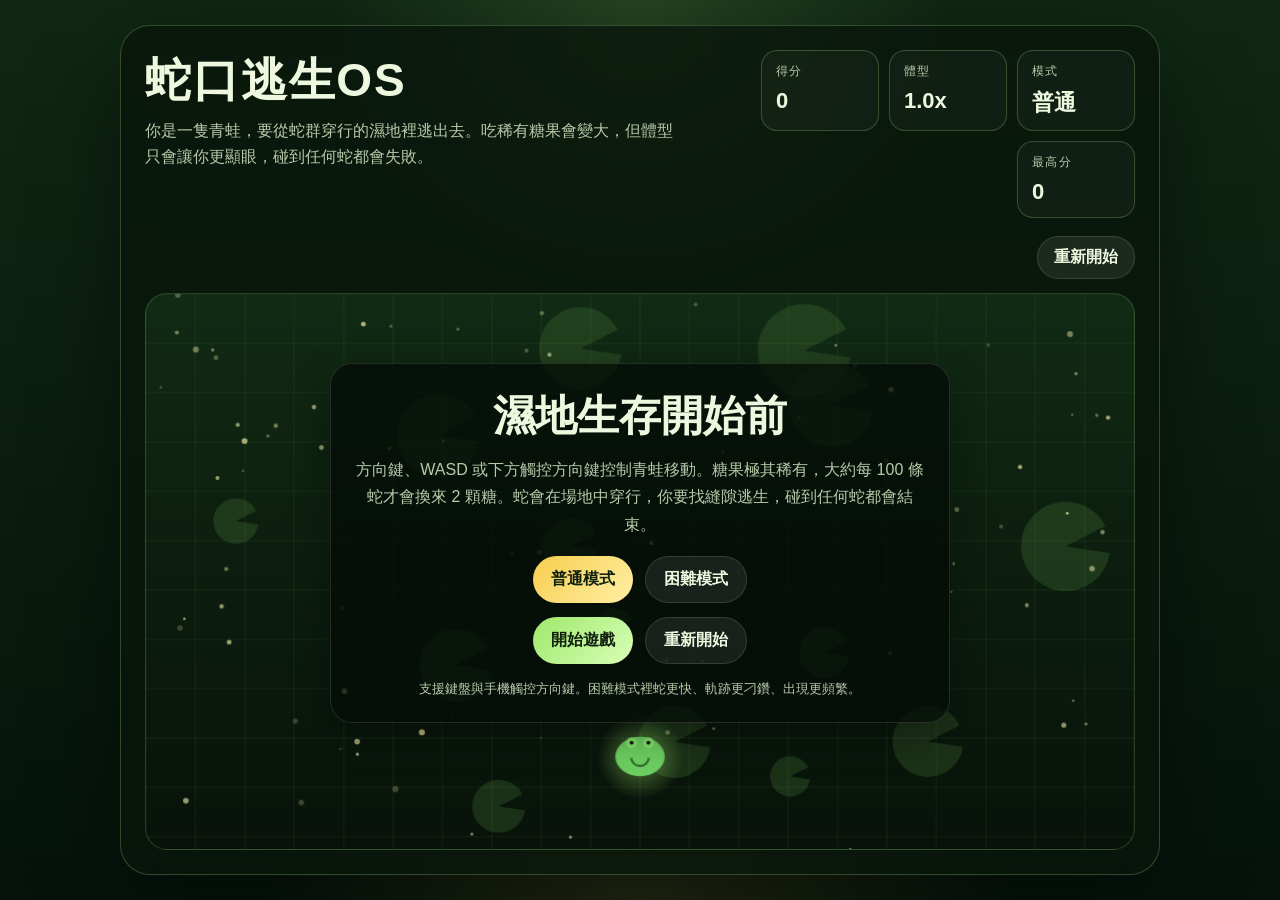
==== commit 247ae484: "Improve adaptive layout for iPhone and iPad" ====
--- a/index.html
+++ b/index.html
@@ -2,7 +2,7 @@
 <html lang="zh-Hant">
 <head>
   <meta charset="UTF-8">
-  <meta name="viewport" content="width=device-width, initial-scale=1.0">
+  <meta name="viewport" content="width=device-width, initial-scale=1.0, viewport-fit=cover">
   <title>蛇口逃生OS</title>
   <style>
     :root {
@@ -18,6 +18,16 @@
       --purple: #b17cff;
       --leaf: #5dc173;
       --brown: #3a291d;
+      --app-height: 100vh;
+      --shell-width: min(94vw, 1040px);
+      --shell-padding: 24px;
+      --canvas-aspect: 16 / 9;
+      --canvas-min-height: 0px;
+      --touch-dock-space: 0px;
+      --touch-button-width: 72px;
+      --touch-button-height: 62px;
+      --touch-button-radius: 20px;
+      --scene-bottom-gap: 24px;
     }
 
     * {
@@ -27,6 +37,8 @@
     body {
       margin: 0;
       min-height: 100vh;
+      min-height: 100svh;
+      min-height: var(--app-height);
       display: grid;
       place-items: center;
       padding: 20px;
@@ -79,8 +91,8 @@
     }
 
     .shell {
-      width: min(94vw, 1040px);
-      padding: 24px;
+      width: var(--shell-width);
+      padding: var(--shell-padding);
       border-radius: 30px;
       border: 1px solid var(--line);
       background: var(--panel);
@@ -192,9 +204,9 @@
     }
 
     .mobile-button {
-      width: 72px;
-      height: 62px;
-      border-radius: 20px;
+      width: var(--touch-button-width);
+      height: var(--touch-button-height);
+      border-radius: var(--touch-button-radius);
       border: 1px solid rgba(255, 255, 255, 0.14);
       background: linear-gradient(180deg, rgba(255, 255, 255, 0.1), rgba(255, 255, 255, 0.04));
       color: #eef8df;
@@ -244,7 +256,8 @@
     canvas {
       display: block;
       width: 100%;
-      aspect-ratio: 16 / 9;
+      aspect-ratio: var(--canvas-aspect);
+      min-height: var(--canvas-min-height);
       border-radius: 22px;
       border: 1px solid rgba(177, 241, 146, 0.2);
       background: linear-gradient(180deg, rgba(18, 45, 22, 0.92), rgba(8, 18, 10, 0.98));
@@ -1225,6 +1238,255 @@
       pointer-events: auto;
     }
 
+    body.is-touch-device {
+      display: block;
+      min-height: var(--app-height);
+      padding:
+        max(10px, env(safe-area-inset-top))
+        10px
+        calc(var(--touch-dock-space) + 22px + env(safe-area-inset-bottom))
+        10px;
+      overflow-x: hidden;
+      overflow-y: auto;
+    }
+
+    body.is-touch-device .shell {
+      width: var(--shell-width);
+      padding: var(--shell-padding);
+      margin: 0 auto;
+    }
+
+    body.is-touch-device .mobile-controls.active {
+      position: fixed;
+      left: 10px;
+      right: 10px;
+      bottom: max(10px, env(safe-area-inset-bottom));
+      z-index: 72;
+      margin-top: 0;
+      padding: 12px 12px calc(12px + env(safe-area-inset-bottom));
+      border-radius: 24px;
+      background: linear-gradient(180deg, rgba(8, 22, 12, 0.92), rgba(4, 12, 7, 0.96));
+      box-shadow: 0 20px 50px rgba(0, 0, 0, 0.34);
+    }
+
+    body.is-touch-device .frog-god-scene,
+    body.is-touch-device .reward-scene {
+      padding:
+        max(10px, env(safe-area-inset-top))
+        10px
+        calc(var(--scene-bottom-gap) + env(safe-area-inset-bottom))
+        10px;
+      overflow: auto;
+    }
+
+    body.is-touch-device .dream-modal {
+      position: fixed;
+      inset:
+        max(10px, env(safe-area-inset-top))
+        10px
+        calc(var(--scene-bottom-gap) + env(safe-area-inset-bottom))
+        10px;
+      padding: 0;
+      align-items: center;
+    }
+
+    body.is-touch-device .dream-card,
+    body.is-touch-device .reward-code-card {
+      max-height: min(82svh, 720px);
+      overflow: auto;
+    }
+
+    body.is-phone .topbar,
+    body.is-tablet.is-portrait .topbar {
+      flex-direction: column;
+      gap: 14px;
+      margin-bottom: 14px;
+    }
+
+    body.is-phone .title h1,
+    body.is-tablet.is-portrait .title h1 {
+      font-size: clamp(30px, 12vw, 54px);
+    }
+
+    body.is-phone .title p,
+    body.is-tablet.is-portrait .title p {
+      max-width: none;
+      font-size: 17px;
+      line-height: 1.6;
+    }
+
+    body.is-phone .stats,
+    body.is-tablet.is-portrait .stats {
+      display: grid;
+      grid-template-columns: repeat(2, minmax(0, 1fr));
+      width: 100%;
+      gap: 12px;
+      justify-content: stretch;
+    }
+
+    body.is-phone .card,
+    body.is-tablet.is-portrait .card {
+      min-width: 0;
+      width: 100%;
+      min-height: 124px;
+      padding: 14px 16px;
+    }
+
+    body.is-phone .card strong,
+    body.is-tablet.is-portrait .card strong {
+      font-size: clamp(24px, 8vw, 36px);
+    }
+
+    body.is-phone .quick-actions,
+    body.is-tablet.is-portrait .quick-actions {
+      justify-content: flex-end;
+      margin-bottom: 12px;
+    }
+
+    body.is-phone .quick-actions button,
+    body.is-tablet.is-portrait .quick-actions button {
+      min-width: 140px;
+      padding: 12px 18px;
+    }
+
+    body.is-phone .arena-wrap,
+    body.is-tablet.is-portrait .arena-wrap {
+      margin-top: 4px;
+    }
+
+    body.is-phone .overlay,
+    body.is-tablet.is-portrait .overlay {
+      position: fixed;
+      inset:
+        max(10px, env(safe-area-inset-top))
+        10px
+        calc(var(--touch-dock-space) + 14px + env(safe-area-inset-bottom))
+        10px;
+      z-index: 70;
+      align-items: start;
+      overflow: auto;
+      padding: 0;
+      background: rgba(3, 10, 5, 0.66);
+      backdrop-filter: blur(8px);
+    }
+
+    body.is-phone .overlay-panel,
+    body.is-tablet.is-portrait .overlay-panel {
+      width: 100%;
+      max-width: none;
+      margin: auto 0;
+      padding: 22px 18px 18px;
+      border-radius: 24px;
+      max-height: 100%;
+      overflow: auto;
+    }
+
+    body.is-phone .controls,
+    body.is-phone .modes,
+    body.is-tablet.is-portrait .controls,
+    body.is-tablet.is-portrait .modes {
+      display: grid;
+      grid-template-columns: 1fr 1fr;
+      gap: 12px;
+    }
+
+    body.is-phone .controls button,
+    body.is-phone .modes button,
+    body.is-tablet.is-portrait .controls button,
+    body.is-tablet.is-portrait .modes button {
+      width: 100%;
+      min-height: 54px;
+    }
+
+    body.is-phone .frog-god-panel,
+    body.is-phone .reward-panel,
+    body.is-tablet.is-portrait .frog-god-panel,
+    body.is-tablet.is-portrait .reward-panel {
+      width: 100%;
+      min-height: calc(var(--app-height) - 24px - env(safe-area-inset-top) - env(safe-area-inset-bottom));
+      padding: 22px 16px 18px;
+      gap: 16px;
+      border-radius: 24px;
+    }
+
+    body.is-phone .frog-god-stage,
+    body.is-phone .reward-stage,
+    body.is-tablet.is-portrait .frog-god-stage,
+    body.is-tablet.is-portrait .reward-stage {
+      width: 100%;
+      height: 240px;
+      border-radius: 20px;
+    }
+
+    body.is-phone .frog-god-action,
+    body.is-phone .reward-actions-shell,
+    body.is-tablet.is-portrait .frog-god-action,
+    body.is-tablet.is-portrait .reward-actions-shell {
+      width: 100%;
+      padding: 14px 12px 16px;
+      border-radius: 20px;
+    }
+
+    body.is-phone .reward-actions,
+    body.is-tablet.is-portrait .reward-actions {
+      width: 100%;
+      flex-direction: column;
+    }
+
+    body.is-phone .reward-button,
+    body.is-phone .reward-secondary,
+    body.is-phone .frog-god-cta,
+    body.is-tablet.is-portrait .reward-button,
+    body.is-tablet.is-portrait .reward-secondary,
+    body.is-tablet.is-portrait .frog-god-cta {
+      width: 100%;
+      min-height: 54px;
+    }
+
+    body.is-phone .reward-code-card,
+    body.is-phone .dream-card,
+    body.is-tablet.is-portrait .reward-code-card,
+    body.is-tablet.is-portrait .dream-card {
+      width: 100%;
+      max-width: none;
+      padding: 24px 18px 20px;
+      border-radius: 22px;
+    }
+
+    body.is-phone .frog-god-copy h3,
+    body.is-phone .reward-copy h3,
+    body.is-tablet.is-portrait .frog-god-copy h3,
+    body.is-tablet.is-portrait .reward-copy h3 {
+      font-size: clamp(28px, 12vw, 52px);
+      line-height: 1.08;
+    }
+
+    body.is-phone .frog-god-copy p,
+    body.is-phone .reward-copy p,
+    body.is-phone .dream-card p,
+    body.is-tablet.is-portrait .frog-god-copy p,
+    body.is-tablet.is-portrait .reward-copy p,
+    body.is-tablet.is-portrait .dream-card p {
+      font-size: 17px;
+      line-height: 1.75;
+    }
+
+    body.is-touch-device.is-landscape .mobile-controls.active {
+      display: grid;
+      grid-template-columns: 1fr auto;
+      align-items: center;
+      gap: 12px 18px;
+    }
+
+    body.is-touch-device.is-landscape .mobile-controls-label {
+      margin: 0;
+      text-align: left;
+    }
+
+    body.is-touch-device.is-landscape .mobile-pad {
+      justify-content: end;
+    }
+
     .reward-scene.visible .reward-slay-flash {
       animation: reward-slay 1200ms ease-out 1 both;
     }
@@ -1534,48 +1796,288 @@
     }
 
     @media (max-width: 760px) {
+      body {
+        display: block;
+        min-height: 100svh;
+        padding:
+          max(10px, env(safe-area-inset-top))
+          10px
+          calc(112px + env(safe-area-inset-bottom))
+          10px;
+        overflow-x: hidden;
+        overflow-y: auto;
+      }
+
+      .shell {
+        width: 100%;
+        padding: 14px;
+        border-radius: 24px;
+      }
+
       .topbar {
         flex-direction: column;
+        gap: 14px;
+        margin-bottom: 14px;
+      }
+
+      .title h1 {
+        font-size: clamp(30px, 12vw, 54px);
+      }
+
+      .title p {
+        max-width: none;
+        font-size: 17px;
+        line-height: 1.6;
       }
 
       .stats {
+        display: grid;
+        grid-template-columns: repeat(2, minmax(0, 1fr));
+        width: 100%;
+        gap: 12px;
         justify-content: stretch;
       }
 
       .card {
         flex: 1;
+        min-width: 0;
+        width: 100%;
+        min-height: 124px;
+        padding: 14px 16px;
+      }
+
+      .card span {
+        font-size: 12px;
+      }
+
+      .card strong {
+        font-size: clamp(24px, 8vw, 36px);
+      }
+
+      .quick-actions {
+        justify-content: flex-end;
+        margin-bottom: 12px;
+      }
+
+      .quick-actions button {
+        min-width: 140px;
+        padding: 12px 18px;
+      }
+
+      .arena-wrap {
+        margin-top: 4px;
+      }
+
+      canvas {
+        aspect-ratio: 4 / 5;
+        min-height: 420px;
+      }
+
+      .overlay {
+        position: fixed;
+        inset:
+          max(10px, env(safe-area-inset-top))
+          10px
+          calc(108px + env(safe-area-inset-bottom))
+          10px;
+        z-index: 70;
+        align-items: start;
+        overflow: auto;
+        padding: 0;
+        background: rgba(3, 10, 5, 0.66);
+        backdrop-filter: blur(8px);
+      }
+
+      .overlay-panel {
+        width: 100%;
+        max-width: none;
+        margin: auto 0;
+        padding: 22px 18px 18px;
+        border-radius: 24px;
+        max-height: 100%;
+        overflow: auto;
+      }
+
+      .overlay h2 {
+        font-size: clamp(28px, 12vw, 48px);
+        line-height: 1.06;
+      }
+
+      .overlay p {
+        font-size: 17px;
+        line-height: 1.75;
+      }
+
+      .controls,
+      .modes {
+        display: grid;
+        grid-template-columns: 1fr 1fr;
+        gap: 12px;
+      }
+
+      .controls button,
+      .modes button {
+        width: 100%;
+        min-height: 54px;
+      }
+
+      .hint {
+        margin-top: 12px;
+        font-size: 12px;
+        line-height: 1.6;
+      }
+
+      .mobile-controls {
+        position: fixed;
+        left: 10px;
+        right: 10px;
+        bottom: max(10px, env(safe-area-inset-bottom));
+        z-index: 72;
+        margin-top: 0;
+        padding: 12px 12px calc(12px + env(safe-area-inset-bottom));
+        border-radius: 24px;
+        background: linear-gradient(180deg, rgba(8, 22, 12, 0.92), rgba(4, 12, 7, 0.96));
+        box-shadow: 0 20px 50px rgba(0, 0, 0, 0.34);
+      }
+
+      .mobile-controls-label {
+        margin-bottom: 10px;
+        font-size: 11px;
+      }
+
+      .mobile-pad {
+        gap: 8px;
+      }
+
+      .mobile-pad-row {
+        gap: 8px;
+      }
+
+      .mobile-button {
+        width: min(22vw, 78px);
+        height: 58px;
+        border-radius: 18px;
+        font-size: 22px;
+      }
+
+      .snake-king {
+        padding: 20px 12px;
+      }
+
+      .crash-screen h2 {
+        line-height: 0.95;
+      }
+
+      .crash-screen p {
+        line-height: 1.5;
+      }
+
+      .frog-god-scene,
+      .reward-scene {
+        padding:
+          max(10px, env(safe-area-inset-top))
+          10px
+          calc(18px + env(safe-area-inset-bottom))
+          10px;
+        overflow: auto;
       }
 
       .frog-god-panel,
       .reward-panel {
-        padding: 26px 18px 20px;
+        width: 100%;
+        min-height: calc(100svh - 32px - env(safe-area-inset-top) - env(safe-area-inset-bottom));
+        padding: 22px 16px 18px;
         gap: 16px;
+        border-radius: 24px;
+      }
+
+      .frog-god-badge,
+      .reward-badge {
+        font-size: 12px;
+        letter-spacing: 0.1em;
       }
 
       .frog-god-stage,
       .reward-stage {
-        height: 250px;
+        width: 100%;
+        height: 240px;
+        border-radius: 20px;
       }
 
       .frog-god-action,
       .reward-actions-shell {
         width: 100%;
-        padding: 16px 14px 16px;
+        padding: 14px 12px 16px;
+        border-radius: 20px;
       }
 
       .reward-actions {
         width: 100%;
+        flex-direction: column;
       }
 
       .reward-button,
       .reward-secondary,
       .frog-god-cta {
         width: 100%;
+        min-height: 54px;
       }
 
       .reward-code-card,
       .dream-card {
+        width: 100%;
+        max-width: none;
         padding: 24px 18px 20px;
+        border-radius: 22px;
+      }
+
+      .frog-god-copy h3,
+      .reward-copy h3 {
+        font-size: clamp(28px, 12vw, 52px);
+        line-height: 1.08;
+      }
+
+      .frog-god-copy p,
+      .reward-copy p,
+      .dream-card p {
+        font-size: 17px;
+        line-height: 1.75;
+      }
+
+      .reward-copy {
+        gap: 10px;
+      }
+
+      .reward-helper,
+      .frog-god-tip,
+      .frog-god-cta-sub {
+        line-height: 1.6;
+      }
+
+      .dream-modal {
+        position: fixed;
+        inset:
+          max(10px, env(safe-area-inset-top))
+          10px
+          calc(18px + env(safe-area-inset-bottom))
+          10px;
+        padding: 0;
+        align-items: center;
+      }
+
+      .dream-card,
+      .reward-code-card {
+        max-height: min(82svh, 720px);
+        overflow: auto;
+      }
+
+      .reward-modal {
+        padding: 16px;
+      }
+
+      .reward-code {
+        font-size: clamp(15px, 4.6vw, 20px);
+        word-break: break-all;
       }
     }
 
@@ -1939,10 +2441,59 @@
     const hardModeTargetScore = 1500;
 
     function updateMobileControlsVisibility() {
+      const viewportWidth = Math.round(window.visualViewport?.width || window.innerWidth);
+      const viewportHeight = Math.round(window.visualViewport?.height || window.innerHeight);
       const isTouchDevice =
         window.matchMedia("(pointer: coarse)").matches ||
-        window.matchMedia("(max-width: 1024px)").matches ||
         navigator.maxTouchPoints > 0;
+      const isPortrait = viewportHeight >= viewportWidth;
+      const longestSide = Math.max(viewportWidth, viewportHeight);
+      const isTablet = isTouchDevice && longestSide >= 900;
+      const isPhone = isTouchDevice && !isTablet;
+
+      document.documentElement.style.setProperty("--app-height", `${viewportHeight}px`);
+      document.documentElement.style.setProperty(
+        "--shell-width",
+        isPhone ? "calc(100vw - 20px)" : isTablet && isPortrait ? "min(96vw, 920px)" : isTablet ? "min(98vw, 1180px)" : "min(94vw, 1040px)"
+      );
+      document.documentElement.style.setProperty(
+        "--shell-padding",
+        isPhone ? "14px" : isTablet ? "18px" : "24px"
+      );
+      document.documentElement.style.setProperty(
+        "--canvas-aspect",
+        isPhone && isPortrait ? "4 / 5" : isTablet && isPortrait ? "10 / 12" : "16 / 9"
+      );
+      document.documentElement.style.setProperty(
+        "--canvas-min-height",
+        isPhone && isPortrait ? "420px" : isTablet && isPortrait ? "560px" : "0px"
+      );
+      document.documentElement.style.setProperty(
+        "--touch-dock-space",
+        isTouchDevice ? `${isPhone ? (isPortrait ? 136 : 108) : (isPortrait ? 124 : 92)}px` : "0px"
+      );
+      document.documentElement.style.setProperty(
+        "--touch-button-width",
+        isPhone ? "min(22vw, 78px)" : isTablet ? "82px" : "72px"
+      );
+      document.documentElement.style.setProperty(
+        "--touch-button-height",
+        isPhone ? "58px" : isTablet ? "56px" : "62px"
+      );
+      document.documentElement.style.setProperty(
+        "--touch-button-radius",
+        isPhone || isTablet ? "18px" : "20px"
+      );
+      document.documentElement.style.setProperty(
+        "--scene-bottom-gap",
+        isTouchDevice ? (isPhone ? "18px" : "20px") : "24px"
+      );
+
+      document.body.classList.toggle("is-touch-device", isTouchDevice);
+      document.body.classList.toggle("is-phone", isPhone);
+      document.body.classList.toggle("is-tablet", isTablet);
+      document.body.classList.toggle("is-portrait", isPortrait);
+      document.body.classList.toggle("is-landscape", !isPortrait);
       mobileControls.classList.toggle("active", isTouchDevice);
     }
 
@@ -2568,6 +3119,9 @@
 
     updateMobileControlsVisibility();
     window.addEventListener("resize", updateMobileControlsVisibility);
+    window.addEventListener("orientationchange", updateMobileControlsVisibility);
+    window.visualViewport?.addEventListener("resize", updateMobileControlsVisibility);
+    window.visualViewport?.addEventListener("scroll", updateMobileControlsVisibility);
     updateModeButtons();
     draw();
   </script>
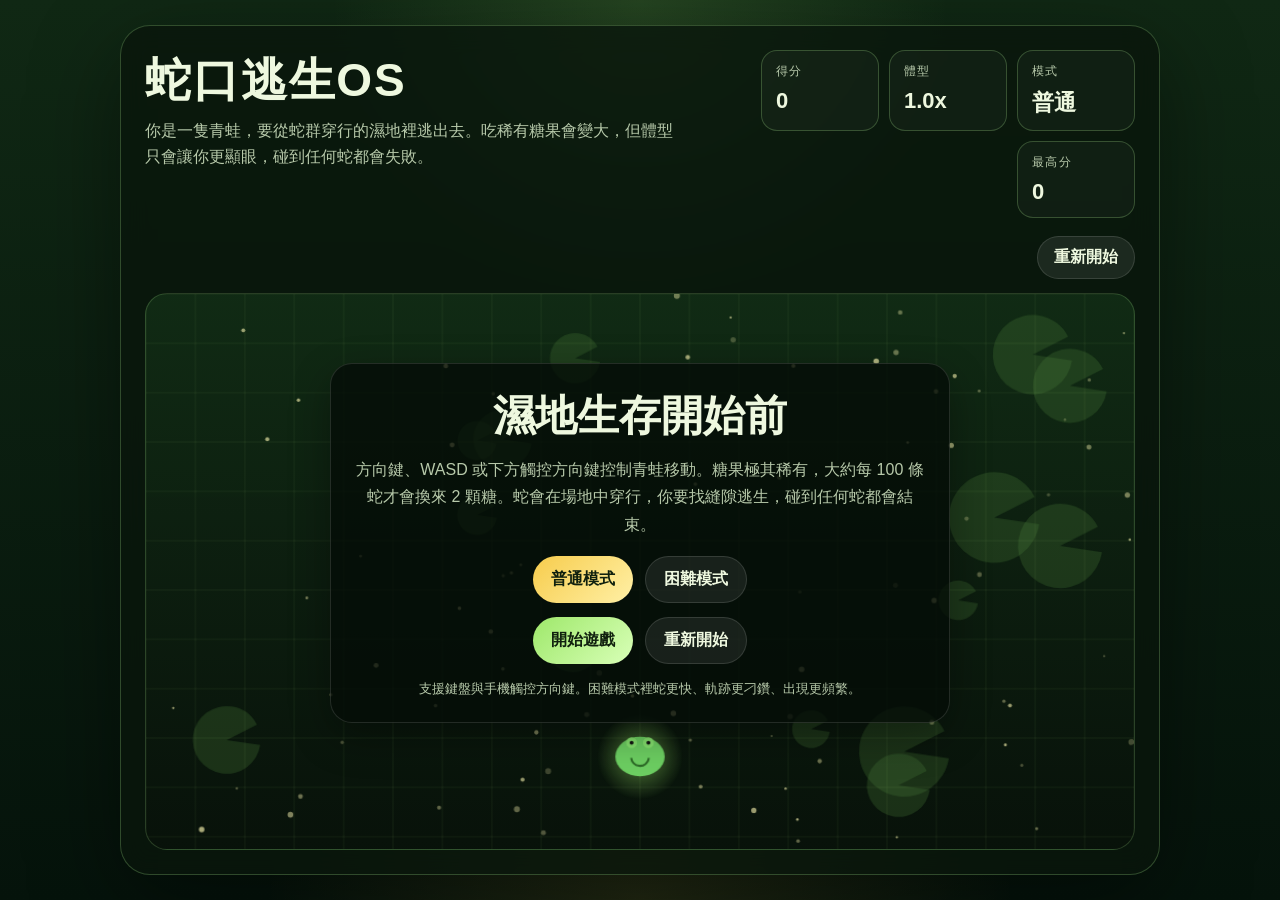
==== commit 3b59ed69: "Fix iPhone touch controls visibility" ====
--- a/index.html
+++ b/index.html
@@ -2443,6 +2443,9 @@
     function updateMobileControlsVisibility() {
       const viewportWidth = Math.round(window.visualViewport?.width || window.innerWidth);
       const viewportHeight = Math.round(window.visualViewport?.height || window.innerHeight);
+      const rawViewportHeight = window.visualViewport?.height || window.innerHeight;
+      const rawViewportOffsetTop = window.visualViewport?.offsetTop || 0;
+      const browserToolbarOffset = Math.max(0, window.innerHeight - rawViewportHeight - rawViewportOffsetTop);
       const isTouchDevice =
         window.matchMedia("(pointer: coarse)").matches ||
         navigator.maxTouchPoints > 0;
@@ -2495,6 +2498,19 @@
       document.body.classList.toggle("is-portrait", isPortrait);
       document.body.classList.toggle("is-landscape", !isPortrait);
       mobileControls.classList.toggle("active", isTouchDevice);
+
+      if (isTouchDevice) {
+        const controlBottom = browserToolbarOffset + 10;
+        mobileControls.style.display = isPortrait ? "block" : "grid";
+        mobileControls.style.bottom = `${controlBottom}px`;
+        mobileControls.style.visibility = "visible";
+        mobileControls.style.opacity = "1";
+      } else {
+        mobileControls.style.display = "";
+        mobileControls.style.bottom = "";
+        mobileControls.style.visibility = "";
+        mobileControls.style.opacity = "";
+      }
     }
 
     rewardHeroImage.addEventListener("load", () => {
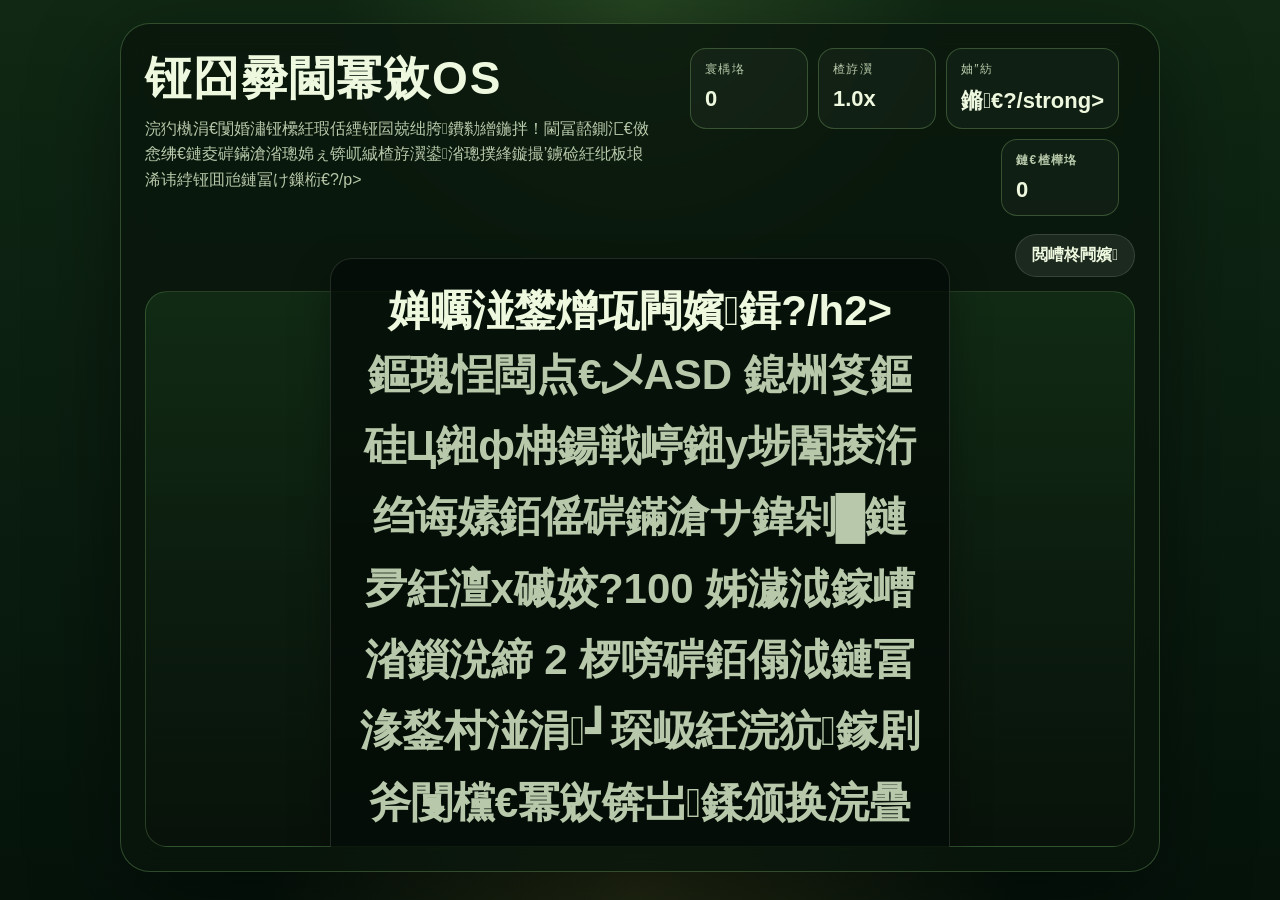
==== commit b6e0e7a0: "Replace mobile buttons with virtual joystick" ====
--- a/index.html
+++ b/index.html
@@ -1,9 +1,9 @@
-<!DOCTYPE html>
+﻿<!DOCTYPE html>
 <html lang="zh-Hant">
 <head>
   <meta charset="UTF-8">
   <meta name="viewport" content="width=device-width, initial-scale=1.0, viewport-fit=cover">
-  <title>蛇口逃生OS</title>
+  <title>铔囧彛閫冪敓OS</title>
   <style>
     :root {
       --bg-top: #102814;
@@ -191,41 +191,82 @@
       color: var(--muted);
     }
 
-    .mobile-pad {
-      display: grid;
-      justify-content: center;
-      gap: 10px;
-    }
-
-    .mobile-pad-row {
+    .mobile-joystick-wrap {
       display: flex;
       justify-content: center;
-      gap: 10px;
-    }
-
-    .mobile-button {
-      width: var(--touch-button-width);
-      height: var(--touch-button-height);
-      border-radius: var(--touch-button-radius);
-      border: 1px solid rgba(255, 255, 255, 0.14);
-      background: linear-gradient(180deg, rgba(255, 255, 255, 0.1), rgba(255, 255, 255, 0.04));
-      color: #eef8df;
-      font-size: 24px;
-      font-weight: 900;
-      box-shadow: 0 12px 24px rgba(0, 0, 0, 0.22);
-      transform: translateY(0);
-    }
-
-    .mobile-button:active,
-    .mobile-button.pressed {
-      transform: translateY(1px) scale(0.98);
-      background: linear-gradient(180deg, rgba(158, 232, 106, 0.28), rgba(158, 232, 106, 0.12));
-      box-shadow: 0 8px 18px rgba(0, 0, 0, 0.18);
-    }
-
-    .mobile-button.spacer {
-      opacity: 0;
+      align-items: center;
+    }
+
+    .mobile-joystick {
+      position: relative;
+      width: calc(var(--touch-button-width) * 2.15);
+      height: calc(var(--touch-button-width) * 2.15);
+      border-radius: 50%;
+      border: 1px solid rgba(255, 255, 255, 0.12);
+      background:
+        radial-gradient(circle at 50% 50%, rgba(158, 232, 106, 0.08), rgba(255, 255, 255, 0.03) 48%, rgba(0, 0, 0, 0.18) 100%);
+      box-shadow:
+        inset 0 1px 0 rgba(255, 255, 255, 0.06),
+        0 18px 30px rgba(0, 0, 0, 0.22);
+      touch-action: none;
+      -webkit-user-select: none;
+      user-select: none;
+      overflow: hidden;
+    }
+
+    .mobile-joystick::before,
+    .mobile-joystick::after {
+      content: "";
+      position: absolute;
+      left: 50%;
+      top: 50%;
+      transform: translate(-50%, -50%);
       pointer-events: none;
+    }
+
+    .mobile-joystick::before {
+      width: 72%;
+      height: 1px;
+      background: rgba(255, 255, 255, 0.08);
+    }
+
+    .mobile-joystick::after {
+      width: 1px;
+      height: 72%;
+      background: rgba(255, 255, 255, 0.08);
+    }
+
+    .mobile-joystick-knob {
+      position: absolute;
+      left: 50%;
+      top: 50%;
+      width: calc(var(--touch-button-width) * 0.98);
+      height: calc(var(--touch-button-width) * 0.98);
+      border-radius: 50%;
+      transform: translate(-50%, -50%);
+      background:
+        radial-gradient(circle at 32% 28%, rgba(255, 255, 255, 0.88), rgba(255, 255, 255, 0.18) 22%, rgba(158, 232, 106, 0.2) 23%, rgba(96, 182, 91, 0.96) 70%, rgba(41, 92, 44, 1) 100%);
+      box-shadow:
+        0 12px 22px rgba(0, 0, 0, 0.28),
+        inset 0 2px 6px rgba(255, 255, 255, 0.18);
+      transition: transform 120ms ease, box-shadow 120ms ease;
+      will-change: transform;
+      pointer-events: none;
+    }
+
+    .mobile-joystick.active .mobile-joystick-knob {
+      box-shadow:
+        0 10px 18px rgba(0, 0, 0, 0.24),
+        0 0 24px rgba(158, 232, 106, 0.22),
+        inset 0 2px 6px rgba(255, 255, 255, 0.24);
+    }
+
+    .mobile-joystick-hint {
+      margin-top: 10px;
+      text-align: center;
+      font-size: 11px;
+      letter-spacing: 0.08em;
+      color: rgba(239, 248, 223, 0.66);
     }
 
     .arena-wrap {
@@ -1483,7 +1524,7 @@
       text-align: left;
     }
 
-    body.is-touch-device.is-landscape .mobile-pad {
+    body.is-touch-device.is-landscape .mobile-joystick-wrap {
       justify-content: end;
     }
 
@@ -2176,24 +2217,24 @@
   <main class="shell">
     <section class="topbar">
       <div class="title">
-        <h1>蛇口逃生OS</h1>
-        <p>你是一隻青蛙，要從蛇群穿行的濕地裡逃出去。吃稀有糖果會變大，但體型只會讓你更顯眼，碰到任何蛇都會失敗。</p>
+        <h1>铔囧彛閫冪敓OS</h1>
+        <p>浣犳槸涓€闅婚潚铔欙紝瑕佸緸铔囩兢绌胯鐨勬繒鍦拌！閫冨嚭鍘汇€傚悆绋€鏈夌硸鏋滄渻璁婂ぇ锛屼絾楂斿瀷鍙渻璁撲綘鏇撮’鐪硷紝纰板埌浠讳綍铔囬兘鏈冨け鏁椼€?/p>
       </div>
       <div class="stats">
         <div class="card">
-          <span>得分</span>
+          <span>寰楀垎</span>
           <strong id="score">0</strong>
         </div>
         <div class="card">
-          <span>體型</span>
+          <span>楂斿瀷</span>
           <strong id="size">1.0x</strong>
         </div>
         <div class="card">
-          <span>模式</span>
-          <strong id="modeLabel">普通</strong>
+          <span>妯″紡</span>
+          <strong id="modeLabel">鏅€?/strong>
         </div>
         <div class="card">
-          <span>最高分</span>
+          <span>鏈€楂樺垎</span>
           <strong id="best">0</strong>
         </div>
       </div>
@@ -2201,44 +2242,38 @@
 
     <section class="arena-wrap" id="arenaWrap">
       <div class="quick-actions">
-        <button class="secondary" id="topRestartButton">重新開始</button>
+        <button class="secondary" id="topRestartButton">閲嶆柊闁嬪</button>
       </div>
       <div class="bite-mask" aria-hidden="true"></div>
-      <canvas id="game" width="960" height="540" aria-label="蛇口逃生OS 遊戲畫布"></canvas>
+      <canvas id="game" width="960" height="540" aria-label="铔囧彛閫冪敓OS 閬婃埐鐣竷"></canvas>
       <div class="overlay" id="overlay">
         <div class="overlay-panel">
-          <h2 id="overlayTitle">濕地生存開始前</h2>
-          <p id="overlayText">方向鍵、WASD 或下方觸控方向鍵控制青蛙移動。糖果極其稀有，大約每 100 條蛇才會換來 2 顆糖。蛇會在場地中穿行，你要找縫隙逃生，碰到任何蛇都會結束。</p>
+          <h2 id="overlayTitle">婵曞湴鐢熷瓨闁嬪鍓?/h2>
+          <p id="overlayText">鏂瑰悜閸点€乄ASD 鎴栦笅鏂硅Ц鎺ф柟鍚戦嵉鎺у埗闈掕洐绉诲嫊銆傜硸鏋滄サ鍏剁█鏈夛紝澶х磩姣?100 姊濊泧鎵嶆渻鎻涗締 2 椤嗙硸銆傝泧鏈冨湪鍫村湴涓┛琛岋紝浣犺鎵剧斧闅欓€冪敓锛岀鍒颁换浣曡泧閮芥渻绲愭潫銆?/p>
           <div class="modes">
-            <button class="mode-button active" id="normalMode">普通模式</button>
-            <button class="mode-button secondary" id="hardMode">困難模式</button>
+            <button class="mode-button active" id="normalMode">鏅€氭ā寮?/button>
+            <button class="mode-button secondary" id="hardMode">鍥伴洠妯″紡</button>
           </div>
           <div class="controls">
-            <button class="primary" id="startButton">開始遊戲</button>
-            <button class="secondary" id="restartButton">重新開始</button>
+            <button class="primary" id="startButton">闁嬪閬婃埐</button>
+            <button class="secondary" id="restartButton">閲嶆柊闁嬪</button>
           </div>
-          <div class="hint">支援鍵盤與手機觸控方向鍵。困難模式裡蛇更快、軌跡更刁鑽、出現更頻繁。</div>
+          <div class="hint">鏀彺閸电洡鑸囨墜姗熻Ц鎺ф柟鍚戦嵉銆傚洶闆ｆā寮忚！铔囨洿蹇€佽粚璺℃洿鍒侀懡銆佸嚭鐝炬洿闋荤箒銆?/div>
         </div>
       </div>
-      <div class="mobile-controls" id="mobileControls" aria-label="觸控方向鍵">
-        <div class="mobile-controls-label">觸控方向鍵</div>
-        <div class="mobile-pad">
-          <div class="mobile-pad-row">
-            <button class="mobile-button spacer" type="button" tabindex="-1" aria-hidden="true"></button>
-            <button class="mobile-button" type="button" data-code="ArrowUp" aria-label="向上">▲</button>
-            <button class="mobile-button spacer" type="button" tabindex="-1" aria-hidden="true"></button>
-          </div>
-          <div class="mobile-pad-row">
-            <button class="mobile-button" type="button" data-code="ArrowLeft" aria-label="向左">◀</button>
-            <button class="mobile-button" type="button" data-code="ArrowDown" aria-label="向下">▼</button>
-            <button class="mobile-button" type="button" data-code="ArrowRight" aria-label="向右">▶</button>
+      <div class="mobile-controls" id="mobileControls" aria-label="瑙告帶鏂瑰悜閸?>
+        <div class="mobile-controls-label">瑙告帶鏂瑰悜閸?/div>
+        <div class="mobile-joystick-wrap">
+          <div class="mobile-joystick" id="mobileJoystick" aria-label="绉诲嫊鎼栨】" role="application">
+            <div class="mobile-joystick-knob" id="mobileJoystickKnob"></div>
           </div>
         </div>
+        <div class="mobile-joystick-hint">鎸変綇搴曠洡鎷栧嫊鍗冲彲绉诲嫊闈掕洐</div>
       </div>
     </section>
   </main>
   <div class="snake-king-scene" id="snakeKingScene">
-    <div class="snake-king-alert">蛇王來了</div>
+    <div class="snake-king-alert">铔囩帇渚嗕簡</div>
     <div class="snake-king" aria-hidden="true">
       <img class="snake-king-frame" id="snakeKingFrame" src="./assets/snake-king-seq/snake-king-frame-01.png" alt="snake king sequence">
     </div>
@@ -2246,10 +2281,10 @@
   <div class="blackout-screen" id="blackoutScreen"></div>
   <div class="crash-screen" id="crashScreen">
     <div>
-      <div class="crash-score" id="crashScore">你本次分數：1499</div>
-      <h2>你失敗了</h2>
-      <p>請重新挑戰</p>
-      <button class="retry-button" id="crashRestartButton">重新開始</button>
+      <div class="crash-score" id="crashScore">浣犳湰娆″垎鏁革細1499</div>
+      <h2>浣犲け鏁椾簡</h2>
+      <p>璜嬮噸鏂版寫鎴?/p>
+      <button class="retry-button" id="crashRestartButton">閲嶆柊闁嬪</button>
     </div>
   </div>
   <div class="frog-god-scene" id="frogGodScene">
@@ -2275,20 +2310,20 @@
         </div>
       </div>
       <div class="frog-god-copy">
-        <h3 id="frogGodTitle">蛙神登場</h3>
-        <p id="frogGodText">已經秘密處決了可惡的蛇王，拯救了你的咖啡。</p>
+        <h3 id="frogGodTitle">铔欑鐧诲牬</h3>
+        <p id="frogGodText">宸茬稉绉樺瘑铏曟焙浜嗗彲鎯＄殑铔囩帇锛屾嫰鏁戜簡浣犵殑鍜栧暋銆?/p>
       </div>
       <div class="frog-god-action">
-        <div class="frog-god-tip" id="frogGodTip">點擊頁面繼續</div>
-        <button class="frog-god-cta hidden" id="frogGodCta">獲取兌換碼</button>
-        <div class="frog-god-cta-sub hidden" id="frogGodCtaSub">點擊後生成領取線索</div>
+        <div class="frog-god-tip" id="frogGodTip">榛炴搳闋侀潰绻肩簩</div>
+        <button class="frog-god-cta hidden" id="frogGodCta">鐛插彇鍏屾彌纰?/button>
+        <div class="frog-god-cta-sub hidden" id="frogGodCtaSub">榛炴搳寰岀敓鎴愰牁鍙栫窔绱?/div>
       </div>
     </div>
     <div class="dream-modal" id="dreamModal">
       <div class="dream-card">
-        <h4>夢醒時分</h4>
-        <p>哈哈哈，這只是青蛙臨死前的黃粱一夢罷了。</p>
-        <button id="dreamRestartButton">重新醒來</button>
+        <h4>澶㈤啋鏅傚垎</h4>
+        <p>鍝堝搱鍝堬紝閫欏彧鏄潚铔欒嚚姝诲墠鐨勯粌绮变竴澶㈢椒浜嗐€?/p>
+        <button id="dreamRestartButton">閲嶆柊閱掍締</button>
       </div>
     </div>
   </div>
@@ -2309,7 +2344,7 @@
           <div class="reward-serpent three" style="--rot:4deg;"></div>
         </div>
         <div class="reward-hero-frame">
-          <img class="reward-hero-image hidden" id="rewardHeroImage" src="./assets/frog-king-hero.png" alt="蛙王降臨">
+          <img class="reward-hero-image hidden" id="rewardHeroImage" src="./assets/frog-king-hero.png" alt="铔欑帇闄嶈嚚">
           <div class="reward-hero-fallback visible" id="rewardHeroFallback">
             <div class="frog-god">
               <div class="frog-god-crown"></div>
@@ -2327,22 +2362,22 @@
         </div>
       </div>
       <div class="reward-copy">
-        <h3>蛙神降臨</h3>
-        <p>在 666 分時刻，蛙神已斬盡全場蛇群。你拿到了極品獎勵：咖啡。</p>
+        <h3>铔欑闄嶈嚚</h3>
+        <p>鍦?666 鍒嗘檪鍒伙紝铔欑宸叉柆鐩″叏鍫磋泧缇ゃ€備綘鎷垮埌浜嗘サ鍝佺崕鍕碉細鍜栧暋銆?/p>
       </div>
       <div class="reward-actions-shell">
         <div class="reward-actions">
-          <button class="reward-button" id="rewardCodeButton">獲取兌換碼</button>
-          <button class="reward-secondary" id="rewardRestartButton">繼續遊戲</button>
+          <button class="reward-button" id="rewardCodeButton">鐛插彇鍏屾彌纰?/button>
+          <button class="reward-secondary" id="rewardRestartButton">绻肩簩閬婃埐</button>
         </div>
-        <div class="reward-helper">點擊後生成領取線索，記得保留當前頁面</div>
+        <div class="reward-helper">榛炴搳寰岀敓鎴愰牁鍙栫窔绱紝瑷樺緱淇濈暀鐣跺墠闋侀潰</div>
       </div>
       <div class="reward-modal" id="rewardModal">
         <div class="reward-code-card">
-          <h4>兌換提示</h4>
-          <p>請拍照此頁面，到微信聯絡咩咩獲取咖啡獎勵。</p>
+          <h4>鍏屾彌鎻愮ず</h4>
+          <p>璜嬫媿鐓ф闋侀潰锛屽埌寰俊鑱怠鍜╁挬鐛插彇鍜栧暋鐛庡嫷銆?/p>
           <div class="reward-code">FIDEHFHFW-0FED-WBBW-52620</div>
-          <button class="reward-secondary" id="rewardModalClose">我記住了</button>
+          <button class="reward-secondary" id="rewardModalClose">鎴戣浣忎簡</button>
         </div>
       </div>
     </div>
@@ -2365,7 +2400,8 @@
     const normalModeButton = document.getElementById("normalMode");
     const hardModeButton = document.getElementById("hardMode");
     const mobileControls = document.getElementById("mobileControls");
-    const mobileButtons = Array.from(document.querySelectorAll(".mobile-button[data-code]"));
+    const mobileJoystick = document.getElementById("mobileJoystick");
+    const mobileJoystickKnob = document.getElementById("mobileJoystickKnob");
     const snakeKingScene = document.getElementById("snakeKingScene");
     const snakeKingFrame = document.getElementById("snakeKingFrame");
     const blackoutScreen = document.getElementById("blackoutScreen");
@@ -2390,13 +2426,14 @@
 
     const bestKey = "snake-mouth-escape-os-best";
     const input = { left: false, right: false, up: false, down: false };
+    const joystick = { active: false, pointerId: null, x: 0, y: 0 };
     const snakeColors = ["#ff6464", "#f3c84c", "#b17cff", "#f7e06d"];
     const snakeKingFrames = Array.from({ length: 100 }, (_, index) =>
       `./assets/snake-king-seq-100/snake-king-frame-${String(index + 1).padStart(3, "0")}.png`
     );
     const modes = {
       normal: {
-        label: "普通",
+        label: "鏅€?,
         playerSpeed: 290,
         snakeSpeedBase: 92,
         snakeSpeedRamp: 0.35,
@@ -2405,7 +2442,7 @@
         maxSnakeScale: 1.45
       },
       hard: {
-        label: "困難",
+        label: "鍥伴洠",
         playerSpeed: 305,
         snakeSpeedBase: 162,
         snakeSpeedRamp: 0.8,
@@ -2510,6 +2547,7 @@
         mobileControls.style.bottom = "";
         mobileControls.style.visibility = "";
         mobileControls.style.opacity = "";
+        resetJoystick();
       }
     }
 
@@ -2598,14 +2636,14 @@
       }
       if (mode === "hard") {
         setOverlay(
-          "困難模式提示",
-          "困難模式達到 1500 分，獎勵是一杯咖啡。聯絡咩咩領取。",
+          "鍥伴洠妯″紡鎻愮ず",
+          "鍥伴洠妯″紡閬斿埌 1500 鍒嗭紝鐛庡嫷鏄竴鏉挅鍟°€傝伅绲″挬鍜╅牁鍙栥€?,
           true
         );
       } else if (!running) {
         setOverlay(
-          "濕地生存開始前",
-          "方向鍵、WASD 或下方觸控方向鍵控制青蛙移動。糖果極其稀有，大約每 100 條蛇才會換來 2 顆糖。蛇會在場地中穿行，你要找縫隙逃生，碰到任何蛇都會結束。",
+          "婵曞湴鐢熷瓨闁嬪鍓?,
+          "鏂瑰悜閸点€乄ASD 鎴栦笅鏂硅Ц鎺ф柟鍚戦嵉鎺у埗闈掕洐绉诲嫊銆傜硸鏋滄サ鍏剁█鏈夛紝澶х磩姣?100 姊濊泧鎵嶆渻鎻涗締 2 椤嗙硸銆傝泧鏈冨湪鍫村湴涓┛琛岋紝浣犺鎵剧斧闅欓€冪敓锛岀鍒颁换浣曡泧閮芥渻绲愭潫銆?,
           true
         );
       }
@@ -2623,6 +2661,7 @@
 
     function beginRun() {
       resetGame();
+      resetJoystick();
       document.body.classList.remove("warning-active");
       document.body.classList.remove("king-flash");
       document.body.classList.remove("crash-active");
@@ -2642,7 +2681,7 @@
         snakeKingFrameTimer = null;
       }
       snakeKingFrame.src = snakeKingFrames[0];
-      crashScore.textContent = "你本次分數：1499";
+      crashScore.textContent = "浣犳湰娆″垎鏁革細1499";
       running = true;
       setOverlay("", "", false);
       requestAnimationFrame(loop);
@@ -2665,9 +2704,9 @@
       frogGodScene.classList.add("visible");
       frogGodScene.classList.remove("stage-two");
       frogGodScene.classList.remove("dream-break");
-      frogGodTitle.textContent = "蛙神登場";
-      frogGodText.textContent = "已經秘密處決了可惡的蛇王，拯救了你的咖啡。";
-      frogGodTip.textContent = "點擊頁面繼續";
+      frogGodTitle.textContent = "铔欑鐧诲牬";
+      frogGodText.textContent = "宸茬稉绉樺瘑铏曟焙浜嗗彲鎯＄殑铔囩帇锛屾嫰鏁戜簡浣犵殑鍜栧暋銆?;
+      frogGodTip.textContent = "榛炴搳闋侀潰绻肩簩";
       frogGodTip.classList.remove("hidden");
       frogGodCta.classList.add("hidden");
       frogGodCtaSub.classList.add("hidden");
@@ -2681,8 +2720,8 @@
       if (frogGodStage === 1) {
         frogGodStage = 2;
         frogGodScene.classList.add("stage-two");
-        frogGodTitle.textContent = "獲取兌換券";
-        frogGodText.textContent = "獲取兌換券後在微信聯絡咩咩領取咖啡。蛙神已經把戰場清理乾淨了。";
+        frogGodTitle.textContent = "鐛插彇鍏屾彌鍒?;
+        frogGodText.textContent = "鐛插彇鍏屾彌鍒稿緦鍦ㄥ井淇¤伅绲″挬鍜╅牁鍙栧挅鍟°€傝洐绁炲凡缍撴妸鎴板牬娓呯悊涔炬法浜嗐€?;
         frogGodTip.classList.add("hidden");
         frogGodCta.classList.remove("hidden");
         frogGodCtaSub.classList.remove("hidden");
@@ -2709,8 +2748,8 @@
       localStorage.setItem(bestKey, String(state.best));
       updateHud();
       setOverlay(
-        "被蛇群包圍了",
-        `${reason}。本局得分 ${Math.floor(state.score)}，再試一次找出更穩的逃生路線。`,
+        "琚泧缇ゅ寘鍦嶄簡",
+        `${reason}銆傛湰灞€寰楀垎 ${Math.floor(state.score)}锛屽啀瑭︿竴娆℃壘鍑烘洿绌╃殑閫冪敓璺窔銆俙,
         true
       );
     }
@@ -2742,7 +2781,7 @@
       snakeKingTriggered = true;
       running = false;
       state.score = Math.min(state.score, 1499);
-      crashScore.textContent = `你本次分數：${Math.floor(state.score)}`;
+      crashScore.textContent = `浣犳湰娆″垎鏁革細${Math.floor(state.score)}`;
       state.best = Math.max(state.best, Math.floor(state.score));
       localStorage.setItem(bestKey, String(state.best));
       updateHud();
@@ -2861,11 +2900,14 @@
       const frog = state.frog;
       frog.speed = mode.playerSpeed + (state.size - 1) * 12;
 
-      const moveX = (input.right ? 1 : 0) - (input.left ? 1 : 0);
-      const moveY = (input.down ? 1 : 0) - (input.up ? 1 : 0);
-      const length = Math.hypot(moveX, moveY) || 1;
-      frog.x += (moveX / length) * frog.speed * delta;
-      frog.y += (moveY / length) * frog.speed * delta;
+      const moveX = ((input.right ? 1 : 0) - (input.left ? 1 : 0)) + joystick.x;
+      const moveY = ((input.down ? 1 : 0) - (input.up ? 1 : 0)) + joystick.y;
+      const length = Math.hypot(moveX, moveY);
+      if (length > 0.001) {
+        const intensity = Math.min(1, length);
+        frog.x += (moveX / length) * frog.speed * delta * intensity;
+        frog.y += (moveY / length) * frog.speed * delta * intensity;
+      }
       frog.x = Math.max(frog.radius, Math.min(canvas.width - frog.radius, frog.x));
       frog.y = Math.max(frog.radius, Math.min(canvas.height - frog.radius, frog.y));
       frog.pulse = Math.max(0, frog.pulse - delta * 1.6);
@@ -2914,7 +2956,7 @@
           snake.y < canvas.height + 120;
 
         if (onscreen && circleHit(snake, frog)) {
-          gameOver("青蛙闖進了蛇口");
+          gameOver("闈掕洐闂栭€蹭簡铔囧彛");
           return false;
         }
         return onscreen;
@@ -3074,6 +3116,43 @@
       if (code === "ArrowDown" || code === "KeyS") input.down = pressed;
     }
 
+    function updateJoystickVisual() {
+      const radius = mobileJoystick ? mobileJoystick.clientWidth * 0.32 : 0;
+      const offsetX = joystick.x * radius;
+      const offsetY = joystick.y * radius;
+      if (mobileJoystickKnob) {
+        mobileJoystickKnob.style.transform = `translate(calc(-50% + ${offsetX}px), calc(-50% + ${offsetY}px))`;
+      }
+      if (mobileJoystick) {
+        mobileJoystick.classList.toggle("active", joystick.active);
+      }
+    }
+
+    function resetJoystick() {
+      joystick.active = false;
+      joystick.pointerId = null;
+      joystick.x = 0;
+      joystick.y = 0;
+      updateJoystickVisual();
+    }
+
+    function applyJoystickFromEvent(event) {
+      if (!mobileJoystick) {
+        return;
+      }
+      const rect = mobileJoystick.getBoundingClientRect();
+      const centerX = rect.left + rect.width / 2;
+      const centerY = rect.top + rect.height / 2;
+      const dx = event.clientX - centerX;
+      const dy = event.clientY - centerY;
+      const radius = rect.width * 0.34;
+      const length = Math.hypot(dx, dy) || 1;
+      const limited = Math.min(length, radius);
+      joystick.x = dx / length * (limited / radius);
+      joystick.y = dy / length * (limited / radius);
+      updateJoystickVisual();
+    }
+
     window.addEventListener("keydown", (event) => {
       setDirection(event.code, true);
       if (event.code === "Space" && !running) {
@@ -3085,27 +3164,39 @@
       setDirection(event.code, false);
     });
 
-    mobileButtons.forEach((button) => {
-      const code = button.dataset.code;
-      const press = (event) => {
+    mobileJoystick?.addEventListener("pointerdown", (event) => {
+      event.preventDefault();
+      joystick.active = true;
+      joystick.pointerId = event.pointerId;
+      mobileJoystick.setPointerCapture(event.pointerId);
+      applyJoystickFromEvent(event);
+    });
+
+    mobileJoystick?.addEventListener("pointermove", (event) => {
+      if (!joystick.active || joystick.pointerId !== event.pointerId) {
+        return;
+      }
+      event.preventDefault();
+      applyJoystickFromEvent(event);
+    });
+
+    const releaseJoystick = (event) => {
+      if (!joystick.active || (event && joystick.pointerId !== null && event.pointerId !== joystick.pointerId)) {
+        return;
+      }
+      if (event) {
         event.preventDefault();
-        button.classList.add("pressed");
-        setDirection(code, true);
-      };
-      const release = (event) => {
-        event.preventDefault();
-        button.classList.remove("pressed");
-        setDirection(code, false);
-      };
-      button.addEventListener("pointerdown", press);
-      button.addEventListener("pointerup", release);
-      button.addEventListener("pointercancel", release);
-      button.addEventListener("pointerleave", release);
-    });
+      }
+      resetJoystick();
+    };
+
+    mobileJoystick?.addEventListener("pointerup", releaseJoystick);
+    mobileJoystick?.addEventListener("pointercancel", releaseJoystick);
+    mobileJoystick?.addEventListener("lostpointercapture", releaseJoystick);
 
     normalModeButton.addEventListener("click", () => setMode("normal"));
     hardModeButton.addEventListener("click", () => {
-      const accepted = window.confirm("困難模式達到 1500 分，獎勵是一杯咖啡。聯絡咩咩領取。");
+      const accepted = window.confirm("鍥伴洠妯″紡閬斿埌 1500 鍒嗭紝鐛庡嫷鏄竴鏉挅鍟°€傝伅绲″挬鍜╅牁鍙栥€?);
       if (accepted) {
         setMode("hard");
       }
@@ -3143,3 +3234,4 @@
   </script>
 </body>
 </html>
+
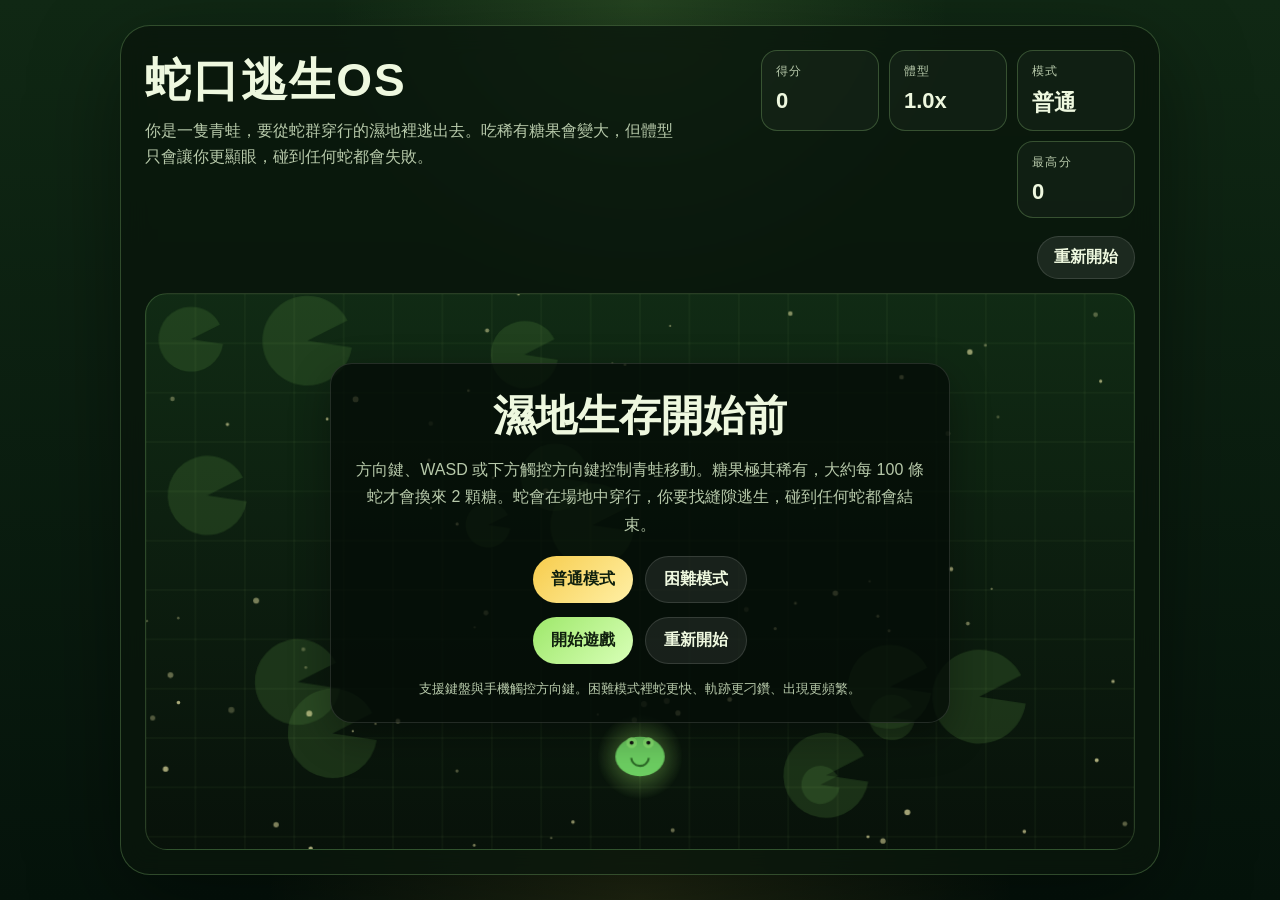
==== commit 50b2ad18: "Restore clean UTF-8 mobile version" ====
--- a/index.html
+++ b/index.html
@@ -1,9 +1,9 @@
-﻿<!DOCTYPE html>
+<!DOCTYPE html>
 <html lang="zh-Hant">
 <head>
   <meta charset="UTF-8">
   <meta name="viewport" content="width=device-width, initial-scale=1.0, viewport-fit=cover">
-  <title>铔囧彛閫冪敓OS</title>
+  <title>蛇口逃生OS</title>
   <style>
     :root {
       --bg-top: #102814;
@@ -191,82 +191,41 @@
       color: var(--muted);
     }
 
-    .mobile-joystick-wrap {
+    .mobile-pad {
+      display: grid;
+      justify-content: center;
+      gap: 10px;
+    }
+
+    .mobile-pad-row {
       display: flex;
       justify-content: center;
-      align-items: center;
-    }
-
-    .mobile-joystick {
-      position: relative;
-      width: calc(var(--touch-button-width) * 2.15);
-      height: calc(var(--touch-button-width) * 2.15);
-      border-radius: 50%;
-      border: 1px solid rgba(255, 255, 255, 0.12);
-      background:
-        radial-gradient(circle at 50% 50%, rgba(158, 232, 106, 0.08), rgba(255, 255, 255, 0.03) 48%, rgba(0, 0, 0, 0.18) 100%);
-      box-shadow:
-        inset 0 1px 0 rgba(255, 255, 255, 0.06),
-        0 18px 30px rgba(0, 0, 0, 0.22);
-      touch-action: none;
-      -webkit-user-select: none;
-      user-select: none;
-      overflow: hidden;
-    }
-
-    .mobile-joystick::before,
-    .mobile-joystick::after {
-      content: "";
-      position: absolute;
-      left: 50%;
-      top: 50%;
-      transform: translate(-50%, -50%);
+      gap: 10px;
+    }
+
+    .mobile-button {
+      width: var(--touch-button-width);
+      height: var(--touch-button-height);
+      border-radius: var(--touch-button-radius);
+      border: 1px solid rgba(255, 255, 255, 0.14);
+      background: linear-gradient(180deg, rgba(255, 255, 255, 0.1), rgba(255, 255, 255, 0.04));
+      color: #eef8df;
+      font-size: 24px;
+      font-weight: 900;
+      box-shadow: 0 12px 24px rgba(0, 0, 0, 0.22);
+      transform: translateY(0);
+    }
+
+    .mobile-button:active,
+    .mobile-button.pressed {
+      transform: translateY(1px) scale(0.98);
+      background: linear-gradient(180deg, rgba(158, 232, 106, 0.28), rgba(158, 232, 106, 0.12));
+      box-shadow: 0 8px 18px rgba(0, 0, 0, 0.18);
+    }
+
+    .mobile-button.spacer {
+      opacity: 0;
       pointer-events: none;
-    }
-
-    .mobile-joystick::before {
-      width: 72%;
-      height: 1px;
-      background: rgba(255, 255, 255, 0.08);
-    }
-
-    .mobile-joystick::after {
-      width: 1px;
-      height: 72%;
-      background: rgba(255, 255, 255, 0.08);
-    }
-
-    .mobile-joystick-knob {
-      position: absolute;
-      left: 50%;
-      top: 50%;
-      width: calc(var(--touch-button-width) * 0.98);
-      height: calc(var(--touch-button-width) * 0.98);
-      border-radius: 50%;
-      transform: translate(-50%, -50%);
-      background:
-        radial-gradient(circle at 32% 28%, rgba(255, 255, 255, 0.88), rgba(255, 255, 255, 0.18) 22%, rgba(158, 232, 106, 0.2) 23%, rgba(96, 182, 91, 0.96) 70%, rgba(41, 92, 44, 1) 100%);
-      box-shadow:
-        0 12px 22px rgba(0, 0, 0, 0.28),
-        inset 0 2px 6px rgba(255, 255, 255, 0.18);
-      transition: transform 120ms ease, box-shadow 120ms ease;
-      will-change: transform;
-      pointer-events: none;
-    }
-
-    .mobile-joystick.active .mobile-joystick-knob {
-      box-shadow:
-        0 10px 18px rgba(0, 0, 0, 0.24),
-        0 0 24px rgba(158, 232, 106, 0.22),
-        inset 0 2px 6px rgba(255, 255, 255, 0.24);
-    }
-
-    .mobile-joystick-hint {
-      margin-top: 10px;
-      text-align: center;
-      font-size: 11px;
-      letter-spacing: 0.08em;
-      color: rgba(239, 248, 223, 0.66);
     }
 
     .arena-wrap {
@@ -1524,7 +1483,7 @@
       text-align: left;
     }
 
-    body.is-touch-device.is-landscape .mobile-joystick-wrap {
+    body.is-touch-device.is-landscape .mobile-pad {
       justify-content: end;
     }
 
@@ -2217,24 +2176,24 @@
   <main class="shell">
     <section class="topbar">
       <div class="title">
-        <h1>铔囧彛閫冪敓OS</h1>
-        <p>浣犳槸涓€闅婚潚铔欙紝瑕佸緸铔囩兢绌胯鐨勬繒鍦拌！閫冨嚭鍘汇€傚悆绋€鏈夌硸鏋滄渻璁婂ぇ锛屼絾楂斿瀷鍙渻璁撲綘鏇撮’鐪硷紝纰板埌浠讳綍铔囬兘鏈冨け鏁椼€?/p>
+        <h1>蛇口逃生OS</h1>
+        <p>你是一隻青蛙，要從蛇群穿行的濕地裡逃出去。吃稀有糖果會變大，但體型只會讓你更顯眼，碰到任何蛇都會失敗。</p>
       </div>
       <div class="stats">
         <div class="card">
-          <span>寰楀垎</span>
+          <span>得分</span>
           <strong id="score">0</strong>
         </div>
         <div class="card">
-          <span>楂斿瀷</span>
+          <span>體型</span>
           <strong id="size">1.0x</strong>
         </div>
         <div class="card">
-          <span>妯″紡</span>
-          <strong id="modeLabel">鏅€?/strong>
+          <span>模式</span>
+          <strong id="modeLabel">普通</strong>
         </div>
         <div class="card">
-          <span>鏈€楂樺垎</span>
+          <span>最高分</span>
           <strong id="best">0</strong>
         </div>
       </div>
@@ -2242,38 +2201,44 @@
 
     <section class="arena-wrap" id="arenaWrap">
       <div class="quick-actions">
-        <button class="secondary" id="topRestartButton">閲嶆柊闁嬪</button>
+        <button class="secondary" id="topRestartButton">重新開始</button>
       </div>
       <div class="bite-mask" aria-hidden="true"></div>
-      <canvas id="game" width="960" height="540" aria-label="铔囧彛閫冪敓OS 閬婃埐鐣竷"></canvas>
+      <canvas id="game" width="960" height="540" aria-label="蛇口逃生OS 遊戲畫布"></canvas>
       <div class="overlay" id="overlay">
         <div class="overlay-panel">
-          <h2 id="overlayTitle">婵曞湴鐢熷瓨闁嬪鍓?/h2>
-          <p id="overlayText">鏂瑰悜閸点€乄ASD 鎴栦笅鏂硅Ц鎺ф柟鍚戦嵉鎺у埗闈掕洐绉诲嫊銆傜硸鏋滄サ鍏剁█鏈夛紝澶х磩姣?100 姊濊泧鎵嶆渻鎻涗締 2 椤嗙硸銆傝泧鏈冨湪鍫村湴涓┛琛岋紝浣犺鎵剧斧闅欓€冪敓锛岀鍒颁换浣曡泧閮芥渻绲愭潫銆?/p>
+          <h2 id="overlayTitle">濕地生存開始前</h2>
+          <p id="overlayText">方向鍵、WASD 或下方觸控方向鍵控制青蛙移動。糖果極其稀有，大約每 100 條蛇才會換來 2 顆糖。蛇會在場地中穿行，你要找縫隙逃生，碰到任何蛇都會結束。</p>
           <div class="modes">
-            <button class="mode-button active" id="normalMode">鏅€氭ā寮?/button>
-            <button class="mode-button secondary" id="hardMode">鍥伴洠妯″紡</button>
+            <button class="mode-button active" id="normalMode">普通模式</button>
+            <button class="mode-button secondary" id="hardMode">困難模式</button>
           </div>
           <div class="controls">
-            <button class="primary" id="startButton">闁嬪閬婃埐</button>
-            <button class="secondary" id="restartButton">閲嶆柊闁嬪</button>
+            <button class="primary" id="startButton">開始遊戲</button>
+            <button class="secondary" id="restartButton">重新開始</button>
           </div>
-          <div class="hint">鏀彺閸电洡鑸囨墜姗熻Ц鎺ф柟鍚戦嵉銆傚洶闆ｆā寮忚！铔囨洿蹇€佽粚璺℃洿鍒侀懡銆佸嚭鐝炬洿闋荤箒銆?/div>
+          <div class="hint">支援鍵盤與手機觸控方向鍵。困難模式裡蛇更快、軌跡更刁鑽、出現更頻繁。</div>
         </div>
       </div>
-      <div class="mobile-controls" id="mobileControls" aria-label="瑙告帶鏂瑰悜閸?>
-        <div class="mobile-controls-label">瑙告帶鏂瑰悜閸?/div>
-        <div class="mobile-joystick-wrap">
-          <div class="mobile-joystick" id="mobileJoystick" aria-label="绉诲嫊鎼栨】" role="application">
-            <div class="mobile-joystick-knob" id="mobileJoystickKnob"></div>
+      <div class="mobile-controls" id="mobileControls" aria-label="觸控方向鍵">
+        <div class="mobile-controls-label">觸控方向鍵</div>
+        <div class="mobile-pad">
+          <div class="mobile-pad-row">
+            <button class="mobile-button spacer" type="button" tabindex="-1" aria-hidden="true"></button>
+            <button class="mobile-button" type="button" data-code="ArrowUp" aria-label="向上">▲</button>
+            <button class="mobile-button spacer" type="button" tabindex="-1" aria-hidden="true"></button>
+          </div>
+          <div class="mobile-pad-row">
+            <button class="mobile-button" type="button" data-code="ArrowLeft" aria-label="向左">◀</button>
+            <button class="mobile-button" type="button" data-code="ArrowDown" aria-label="向下">▼</button>
+            <button class="mobile-button" type="button" data-code="ArrowRight" aria-label="向右">▶</button>
           </div>
         </div>
-        <div class="mobile-joystick-hint">鎸変綇搴曠洡鎷栧嫊鍗冲彲绉诲嫊闈掕洐</div>
       </div>
     </section>
   </main>
   <div class="snake-king-scene" id="snakeKingScene">
-    <div class="snake-king-alert">铔囩帇渚嗕簡</div>
+    <div class="snake-king-alert">蛇王來了</div>
     <div class="snake-king" aria-hidden="true">
       <img class="snake-king-frame" id="snakeKingFrame" src="./assets/snake-king-seq/snake-king-frame-01.png" alt="snake king sequence">
     </div>
@@ -2281,10 +2246,10 @@
   <div class="blackout-screen" id="blackoutScreen"></div>
   <div class="crash-screen" id="crashScreen">
     <div>
-      <div class="crash-score" id="crashScore">浣犳湰娆″垎鏁革細1499</div>
-      <h2>浣犲け鏁椾簡</h2>
-      <p>璜嬮噸鏂版寫鎴?/p>
-      <button class="retry-button" id="crashRestartButton">閲嶆柊闁嬪</button>
+      <div class="crash-score" id="crashScore">你本次分數：1499</div>
+      <h2>你失敗了</h2>
+      <p>請重新挑戰</p>
+      <button class="retry-button" id="crashRestartButton">重新開始</button>
     </div>
   </div>
   <div class="frog-god-scene" id="frogGodScene">
@@ -2310,20 +2275,20 @@
         </div>
       </div>
       <div class="frog-god-copy">
-        <h3 id="frogGodTitle">铔欑鐧诲牬</h3>
-        <p id="frogGodText">宸茬稉绉樺瘑铏曟焙浜嗗彲鎯＄殑铔囩帇锛屾嫰鏁戜簡浣犵殑鍜栧暋銆?/p>
+        <h3 id="frogGodTitle">蛙神登場</h3>
+        <p id="frogGodText">已經秘密處決了可惡的蛇王，拯救了你的咖啡。</p>
       </div>
       <div class="frog-god-action">
-        <div class="frog-god-tip" id="frogGodTip">榛炴搳闋侀潰绻肩簩</div>
-        <button class="frog-god-cta hidden" id="frogGodCta">鐛插彇鍏屾彌纰?/button>
-        <div class="frog-god-cta-sub hidden" id="frogGodCtaSub">榛炴搳寰岀敓鎴愰牁鍙栫窔绱?/div>
+        <div class="frog-god-tip" id="frogGodTip">點擊頁面繼續</div>
+        <button class="frog-god-cta hidden" id="frogGodCta">獲取兌換碼</button>
+        <div class="frog-god-cta-sub hidden" id="frogGodCtaSub">點擊後生成領取線索</div>
       </div>
     </div>
     <div class="dream-modal" id="dreamModal">
       <div class="dream-card">
-        <h4>澶㈤啋鏅傚垎</h4>
-        <p>鍝堝搱鍝堬紝閫欏彧鏄潚铔欒嚚姝诲墠鐨勯粌绮变竴澶㈢椒浜嗐€?/p>
-        <button id="dreamRestartButton">閲嶆柊閱掍締</button>
+        <h4>夢醒時分</h4>
+        <p>哈哈哈，這只是青蛙臨死前的黃粱一夢罷了。</p>
+        <button id="dreamRestartButton">重新醒來</button>
       </div>
     </div>
   </div>
@@ -2344,7 +2309,7 @@
           <div class="reward-serpent three" style="--rot:4deg;"></div>
         </div>
         <div class="reward-hero-frame">
-          <img class="reward-hero-image hidden" id="rewardHeroImage" src="./assets/frog-king-hero.png" alt="铔欑帇闄嶈嚚">
+          <img class="reward-hero-image hidden" id="rewardHeroImage" src="./assets/frog-king-hero.png" alt="蛙王降臨">
           <div class="reward-hero-fallback visible" id="rewardHeroFallback">
             <div class="frog-god">
               <div class="frog-god-crown"></div>
@@ -2362,22 +2327,22 @@
         </div>
       </div>
       <div class="reward-copy">
-        <h3>铔欑闄嶈嚚</h3>
-        <p>鍦?666 鍒嗘檪鍒伙紝铔欑宸叉柆鐩″叏鍫磋泧缇ゃ€備綘鎷垮埌浜嗘サ鍝佺崕鍕碉細鍜栧暋銆?/p>
+        <h3>蛙神降臨</h3>
+        <p>在 666 分時刻，蛙神已斬盡全場蛇群。你拿到了極品獎勵：咖啡。</p>
       </div>
       <div class="reward-actions-shell">
         <div class="reward-actions">
-          <button class="reward-button" id="rewardCodeButton">鐛插彇鍏屾彌纰?/button>
-          <button class="reward-secondary" id="rewardRestartButton">绻肩簩閬婃埐</button>
+          <button class="reward-button" id="rewardCodeButton">獲取兌換碼</button>
+          <button class="reward-secondary" id="rewardRestartButton">繼續遊戲</button>
         </div>
-        <div class="reward-helper">榛炴搳寰岀敓鎴愰牁鍙栫窔绱紝瑷樺緱淇濈暀鐣跺墠闋侀潰</div>
+        <div class="reward-helper">點擊後生成領取線索，記得保留當前頁面</div>
       </div>
       <div class="reward-modal" id="rewardModal">
         <div class="reward-code-card">
-          <h4>鍏屾彌鎻愮ず</h4>
-          <p>璜嬫媿鐓ф闋侀潰锛屽埌寰俊鑱怠鍜╁挬鐛插彇鍜栧暋鐛庡嫷銆?/p>
+          <h4>兌換提示</h4>
+          <p>請拍照此頁面，到微信聯絡咩咩獲取咖啡獎勵。</p>
           <div class="reward-code">FIDEHFHFW-0FED-WBBW-52620</div>
-          <button class="reward-secondary" id="rewardModalClose">鎴戣浣忎簡</button>
+          <button class="reward-secondary" id="rewardModalClose">我記住了</button>
         </div>
       </div>
     </div>
@@ -2400,8 +2365,7 @@
     const normalModeButton = document.getElementById("normalMode");
     const hardModeButton = document.getElementById("hardMode");
     const mobileControls = document.getElementById("mobileControls");
-    const mobileJoystick = document.getElementById("mobileJoystick");
-    const mobileJoystickKnob = document.getElementById("mobileJoystickKnob");
+    const mobileButtons = Array.from(document.querySelectorAll(".mobile-button[data-code]"));
     const snakeKingScene = document.getElementById("snakeKingScene");
     const snakeKingFrame = document.getElementById("snakeKingFrame");
     const blackoutScreen = document.getElementById("blackoutScreen");
@@ -2426,14 +2390,13 @@
 
     const bestKey = "snake-mouth-escape-os-best";
     const input = { left: false, right: false, up: false, down: false };
-    const joystick = { active: false, pointerId: null, x: 0, y: 0 };
     const snakeColors = ["#ff6464", "#f3c84c", "#b17cff", "#f7e06d"];
     const snakeKingFrames = Array.from({ length: 100 }, (_, index) =>
       `./assets/snake-king-seq-100/snake-king-frame-${String(index + 1).padStart(3, "0")}.png`
     );
     const modes = {
       normal: {
-        label: "鏅€?,
+        label: "普通",
         playerSpeed: 290,
         snakeSpeedBase: 92,
         snakeSpeedRamp: 0.35,
@@ -2442,7 +2405,7 @@
         maxSnakeScale: 1.45
       },
       hard: {
-        label: "鍥伴洠",
+        label: "困難",
         playerSpeed: 305,
         snakeSpeedBase: 162,
         snakeSpeedRamp: 0.8,
@@ -2547,7 +2510,6 @@
         mobileControls.style.bottom = "";
         mobileControls.style.visibility = "";
         mobileControls.style.opacity = "";
-        resetJoystick();
       }
     }
 
@@ -2636,14 +2598,14 @@
       }
       if (mode === "hard") {
         setOverlay(
-          "鍥伴洠妯″紡鎻愮ず",
-          "鍥伴洠妯″紡閬斿埌 1500 鍒嗭紝鐛庡嫷鏄竴鏉挅鍟°€傝伅绲″挬鍜╅牁鍙栥€?,
+          "困難模式提示",
+          "困難模式達到 1500 分，獎勵是一杯咖啡。聯絡咩咩領取。",
           true
         );
       } else if (!running) {
         setOverlay(
-          "婵曞湴鐢熷瓨闁嬪鍓?,
-          "鏂瑰悜閸点€乄ASD 鎴栦笅鏂硅Ц鎺ф柟鍚戦嵉鎺у埗闈掕洐绉诲嫊銆傜硸鏋滄サ鍏剁█鏈夛紝澶х磩姣?100 姊濊泧鎵嶆渻鎻涗締 2 椤嗙硸銆傝泧鏈冨湪鍫村湴涓┛琛岋紝浣犺鎵剧斧闅欓€冪敓锛岀鍒颁换浣曡泧閮芥渻绲愭潫銆?,
+          "濕地生存開始前",
+          "方向鍵、WASD 或下方觸控方向鍵控制青蛙移動。糖果極其稀有，大約每 100 條蛇才會換來 2 顆糖。蛇會在場地中穿行，你要找縫隙逃生，碰到任何蛇都會結束。",
           true
         );
       }
@@ -2661,7 +2623,6 @@
 
     function beginRun() {
       resetGame();
-      resetJoystick();
       document.body.classList.remove("warning-active");
       document.body.classList.remove("king-flash");
       document.body.classList.remove("crash-active");
@@ -2681,7 +2642,7 @@
         snakeKingFrameTimer = null;
       }
       snakeKingFrame.src = snakeKingFrames[0];
-      crashScore.textContent = "浣犳湰娆″垎鏁革細1499";
+      crashScore.textContent = "你本次分數：1499";
       running = true;
       setOverlay("", "", false);
       requestAnimationFrame(loop);
@@ -2704,9 +2665,9 @@
       frogGodScene.classList.add("visible");
       frogGodScene.classList.remove("stage-two");
       frogGodScene.classList.remove("dream-break");
-      frogGodTitle.textContent = "铔欑鐧诲牬";
-      frogGodText.textContent = "宸茬稉绉樺瘑铏曟焙浜嗗彲鎯＄殑铔囩帇锛屾嫰鏁戜簡浣犵殑鍜栧暋銆?;
-      frogGodTip.textContent = "榛炴搳闋侀潰绻肩簩";
+      frogGodTitle.textContent = "蛙神登場";
+      frogGodText.textContent = "已經秘密處決了可惡的蛇王，拯救了你的咖啡。";
+      frogGodTip.textContent = "點擊頁面繼續";
       frogGodTip.classList.remove("hidden");
       frogGodCta.classList.add("hidden");
       frogGodCtaSub.classList.add("hidden");
@@ -2720,8 +2681,8 @@
       if (frogGodStage === 1) {
         frogGodStage = 2;
         frogGodScene.classList.add("stage-two");
-        frogGodTitle.textContent = "鐛插彇鍏屾彌鍒?;
-        frogGodText.textContent = "鐛插彇鍏屾彌鍒稿緦鍦ㄥ井淇¤伅绲″挬鍜╅牁鍙栧挅鍟°€傝洐绁炲凡缍撴妸鎴板牬娓呯悊涔炬法浜嗐€?;
+        frogGodTitle.textContent = "獲取兌換券";
+        frogGodText.textContent = "獲取兌換券後在微信聯絡咩咩領取咖啡。蛙神已經把戰場清理乾淨了。";
         frogGodTip.classList.add("hidden");
         frogGodCta.classList.remove("hidden");
         frogGodCtaSub.classList.remove("hidden");
@@ -2748,8 +2709,8 @@
       localStorage.setItem(bestKey, String(state.best));
       updateHud();
       setOverlay(
-        "琚泧缇ゅ寘鍦嶄簡",
-        `${reason}銆傛湰灞€寰楀垎 ${Math.floor(state.score)}锛屽啀瑭︿竴娆℃壘鍑烘洿绌╃殑閫冪敓璺窔銆俙,
+        "被蛇群包圍了",
+        `${reason}。本局得分 ${Math.floor(state.score)}，再試一次找出更穩的逃生路線。`,
         true
       );
     }
@@ -2781,7 +2742,7 @@
       snakeKingTriggered = true;
       running = false;
       state.score = Math.min(state.score, 1499);
-      crashScore.textContent = `浣犳湰娆″垎鏁革細${Math.floor(state.score)}`;
+      crashScore.textContent = `你本次分數：${Math.floor(state.score)}`;
       state.best = Math.max(state.best, Math.floor(state.score));
       localStorage.setItem(bestKey, String(state.best));
       updateHud();
@@ -2900,14 +2861,11 @@
       const frog = state.frog;
       frog.speed = mode.playerSpeed + (state.size - 1) * 12;
 
-      const moveX = ((input.right ? 1 : 0) - (input.left ? 1 : 0)) + joystick.x;
-      const moveY = ((input.down ? 1 : 0) - (input.up ? 1 : 0)) + joystick.y;
-      const length = Math.hypot(moveX, moveY);
-      if (length > 0.001) {
-        const intensity = Math.min(1, length);
-        frog.x += (moveX / length) * frog.speed * delta * intensity;
-        frog.y += (moveY / length) * frog.speed * delta * intensity;
-      }
+      const moveX = (input.right ? 1 : 0) - (input.left ? 1 : 0);
+      const moveY = (input.down ? 1 : 0) - (input.up ? 1 : 0);
+      const length = Math.hypot(moveX, moveY) || 1;
+      frog.x += (moveX / length) * frog.speed * delta;
+      frog.y += (moveY / length) * frog.speed * delta;
       frog.x = Math.max(frog.radius, Math.min(canvas.width - frog.radius, frog.x));
       frog.y = Math.max(frog.radius, Math.min(canvas.height - frog.radius, frog.y));
       frog.pulse = Math.max(0, frog.pulse - delta * 1.6);
@@ -2956,7 +2914,7 @@
           snake.y < canvas.height + 120;
 
         if (onscreen && circleHit(snake, frog)) {
-          gameOver("闈掕洐闂栭€蹭簡铔囧彛");
+          gameOver("青蛙闖進了蛇口");
           return false;
         }
         return onscreen;
@@ -3116,43 +3074,6 @@
       if (code === "ArrowDown" || code === "KeyS") input.down = pressed;
     }
 
-    function updateJoystickVisual() {
-      const radius = mobileJoystick ? mobileJoystick.clientWidth * 0.32 : 0;
-      const offsetX = joystick.x * radius;
-      const offsetY = joystick.y * radius;
-      if (mobileJoystickKnob) {
-        mobileJoystickKnob.style.transform = `translate(calc(-50% + ${offsetX}px), calc(-50% + ${offsetY}px))`;
-      }
-      if (mobileJoystick) {
-        mobileJoystick.classList.toggle("active", joystick.active);
-      }
-    }
-
-    function resetJoystick() {
-      joystick.active = false;
-      joystick.pointerId = null;
-      joystick.x = 0;
-      joystick.y = 0;
-      updateJoystickVisual();
-    }
-
-    function applyJoystickFromEvent(event) {
-      if (!mobileJoystick) {
-        return;
-      }
-      const rect = mobileJoystick.getBoundingClientRect();
-      const centerX = rect.left + rect.width / 2;
-      const centerY = rect.top + rect.height / 2;
-      const dx = event.clientX - centerX;
-      const dy = event.clientY - centerY;
-      const radius = rect.width * 0.34;
-      const length = Math.hypot(dx, dy) || 1;
-      const limited = Math.min(length, radius);
-      joystick.x = dx / length * (limited / radius);
-      joystick.y = dy / length * (limited / radius);
-      updateJoystickVisual();
-    }
-
     window.addEventListener("keydown", (event) => {
       setDirection(event.code, true);
       if (event.code === "Space" && !running) {
@@ -3164,39 +3085,27 @@
       setDirection(event.code, false);
     });
 
-    mobileJoystick?.addEventListener("pointerdown", (event) => {
-      event.preventDefault();
-      joystick.active = true;
-      joystick.pointerId = event.pointerId;
-      mobileJoystick.setPointerCapture(event.pointerId);
-      applyJoystickFromEvent(event);
+    mobileButtons.forEach((button) => {
+      const code = button.dataset.code;
+      const press = (event) => {
+        event.preventDefault();
+        button.classList.add("pressed");
+        setDirection(code, true);
+      };
+      const release = (event) => {
+        event.preventDefault();
+        button.classList.remove("pressed");
+        setDirection(code, false);
+      };
+      button.addEventListener("pointerdown", press);
+      button.addEventListener("pointerup", release);
+      button.addEventListener("pointercancel", release);
+      button.addEventListener("pointerleave", release);
     });
-
-    mobileJoystick?.addEventListener("pointermove", (event) => {
-      if (!joystick.active || joystick.pointerId !== event.pointerId) {
-        return;
-      }
-      event.preventDefault();
-      applyJoystickFromEvent(event);
-    });
-
-    const releaseJoystick = (event) => {
-      if (!joystick.active || (event && joystick.pointerId !== null && event.pointerId !== joystick.pointerId)) {
-        return;
-      }
-      if (event) {
-        event.preventDefault();
-      }
-      resetJoystick();
-    };
-
-    mobileJoystick?.addEventListener("pointerup", releaseJoystick);
-    mobileJoystick?.addEventListener("pointercancel", releaseJoystick);
-    mobileJoystick?.addEventListener("lostpointercapture", releaseJoystick);
 
     normalModeButton.addEventListener("click", () => setMode("normal"));
     hardModeButton.addEventListener("click", () => {
-      const accepted = window.confirm("鍥伴洠妯″紡閬斿埌 1500 鍒嗭紝鐛庡嫷鏄竴鏉挅鍟°€傝伅绲″挬鍜╅牁鍙栥€?);
+      const accepted = window.confirm("困難模式達到 1500 分，獎勵是一杯咖啡。聯絡咩咩領取。");
       if (accepted) {
         setMode("hard");
       }
@@ -3234,4 +3143,3 @@
   </script>
 </body>
 </html>
-
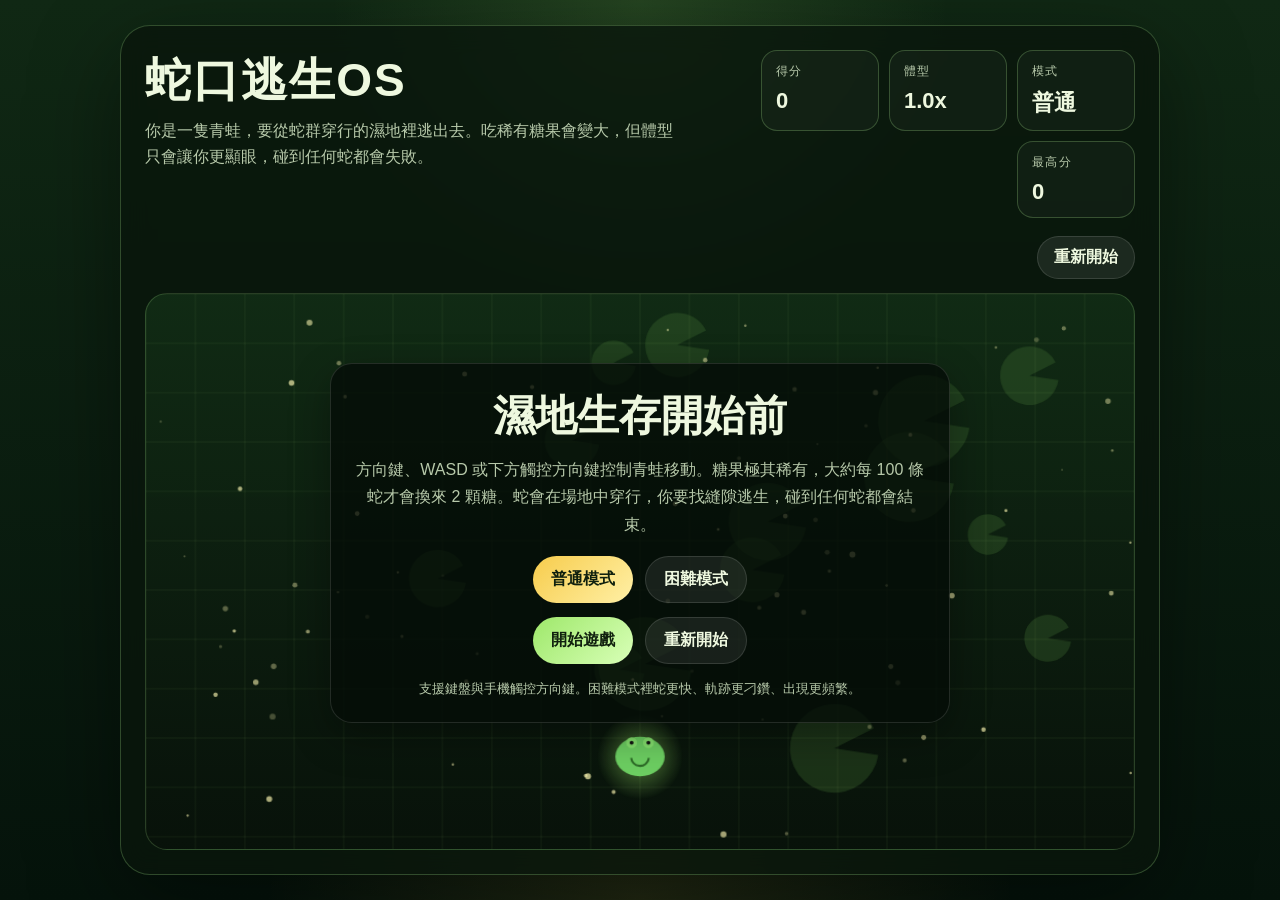
==== commit 9a3d4f58: "Add virtual joystick for mobile" ====
--- a/index.html
+++ b/index.html
@@ -191,41 +191,82 @@
       color: var(--muted);
     }
 
-    .mobile-pad {
-      display: grid;
-      justify-content: center;
-      gap: 10px;
-    }
-
-    .mobile-pad-row {
+    .mobile-joystick-wrap {
       display: flex;
       justify-content: center;
-      gap: 10px;
-    }
-
-    .mobile-button {
-      width: var(--touch-button-width);
-      height: var(--touch-button-height);
-      border-radius: var(--touch-button-radius);
-      border: 1px solid rgba(255, 255, 255, 0.14);
-      background: linear-gradient(180deg, rgba(255, 255, 255, 0.1), rgba(255, 255, 255, 0.04));
-      color: #eef8df;
-      font-size: 24px;
-      font-weight: 900;
-      box-shadow: 0 12px 24px rgba(0, 0, 0, 0.22);
-      transform: translateY(0);
-    }
-
-    .mobile-button:active,
-    .mobile-button.pressed {
-      transform: translateY(1px) scale(0.98);
-      background: linear-gradient(180deg, rgba(158, 232, 106, 0.28), rgba(158, 232, 106, 0.12));
-      box-shadow: 0 8px 18px rgba(0, 0, 0, 0.18);
-    }
-
-    .mobile-button.spacer {
-      opacity: 0;
+      align-items: center;
+    }
+
+    .mobile-joystick {
+      position: relative;
+      width: calc(var(--touch-button-width) * 2.2);
+      height: calc(var(--touch-button-width) * 2.2);
+      border-radius: 50%;
+      border: 1px solid rgba(255, 255, 255, 0.12);
+      background:
+        radial-gradient(circle at 50% 50%, rgba(158, 232, 106, 0.08), rgba(255, 255, 255, 0.03) 48%, rgba(0, 0, 0, 0.18) 100%);
+      box-shadow:
+        inset 0 1px 0 rgba(255, 255, 255, 0.06),
+        0 18px 30px rgba(0, 0, 0, 0.22);
+      touch-action: none;
+      user-select: none;
+      -webkit-user-select: none;
+      overflow: hidden;
+    }
+
+    .mobile-joystick::before,
+    .mobile-joystick::after {
+      content: "";
+      position: absolute;
+      left: 50%;
+      top: 50%;
+      transform: translate(-50%, -50%);
       pointer-events: none;
+    }
+
+    .mobile-joystick::before {
+      width: 72%;
+      height: 1px;
+      background: rgba(255, 255, 255, 0.08);
+    }
+
+    .mobile-joystick::after {
+      width: 1px;
+      height: 72%;
+      background: rgba(255, 255, 255, 0.08);
+    }
+
+    .mobile-joystick-knob {
+      position: absolute;
+      left: 50%;
+      top: 50%;
+      width: calc(var(--touch-button-width) * 0.98);
+      height: calc(var(--touch-button-width) * 0.98);
+      border-radius: 50%;
+      transform: translate(-50%, -50%);
+      background:
+        radial-gradient(circle at 32% 28%, rgba(255, 255, 255, 0.88), rgba(255, 255, 255, 0.18) 22%, rgba(158, 232, 106, 0.2) 23%, rgba(96, 182, 91, 0.96) 70%, rgba(41, 92, 44, 1) 100%);
+      box-shadow:
+        0 12px 22px rgba(0, 0, 0, 0.28),
+        inset 0 2px 6px rgba(255, 255, 255, 0.18);
+      transition: transform 120ms ease, box-shadow 120ms ease;
+      will-change: transform;
+      pointer-events: none;
+    }
+
+    .mobile-joystick.active .mobile-joystick-knob {
+      box-shadow:
+        0 10px 18px rgba(0, 0, 0, 0.24),
+        0 0 24px rgba(158, 232, 106, 0.22),
+        inset 0 2px 6px rgba(255, 255, 255, 0.24);
+    }
+
+    .mobile-joystick-hint {
+      margin-top: 10px;
+      text-align: center;
+      font-size: 11px;
+      letter-spacing: 0.08em;
+      color: rgba(239, 248, 223, 0.66);
     }
 
     .arena-wrap {
@@ -1483,7 +1524,7 @@
       text-align: left;
     }
 
-    body.is-touch-device.is-landscape .mobile-pad {
+    body.is-touch-device.is-landscape .mobile-joystick-wrap {
       justify-content: end;
     }
 
@@ -2220,20 +2261,14 @@
           <div class="hint">支援鍵盤與手機觸控方向鍵。困難模式裡蛇更快、軌跡更刁鑽、出現更頻繁。</div>
         </div>
       </div>
-      <div class="mobile-controls" id="mobileControls" aria-label="觸控方向鍵">
-        <div class="mobile-controls-label">觸控方向鍵</div>
-        <div class="mobile-pad">
-          <div class="mobile-pad-row">
-            <button class="mobile-button spacer" type="button" tabindex="-1" aria-hidden="true"></button>
-            <button class="mobile-button" type="button" data-code="ArrowUp" aria-label="向上">▲</button>
-            <button class="mobile-button spacer" type="button" tabindex="-1" aria-hidden="true"></button>
-          </div>
-          <div class="mobile-pad-row">
-            <button class="mobile-button" type="button" data-code="ArrowLeft" aria-label="向左">◀</button>
-            <button class="mobile-button" type="button" data-code="ArrowDown" aria-label="向下">▼</button>
-            <button class="mobile-button" type="button" data-code="ArrowRight" aria-label="向右">▶</button>
+      <div class="mobile-controls" id="mobileControls" aria-label="觸控搖桿">
+        <div class="mobile-controls-label">觸控搖桿</div>
+        <div class="mobile-joystick-wrap">
+          <div class="mobile-joystick" id="mobileJoystick" aria-label="移動搖桿" role="application">
+            <div class="mobile-joystick-knob" id="mobileJoystickKnob"></div>
           </div>
         </div>
+        <div class="mobile-joystick-hint">按住底盤拖動即可移動青蛙</div>
       </div>
     </section>
   </main>
@@ -2365,7 +2400,8 @@
     const normalModeButton = document.getElementById("normalMode");
     const hardModeButton = document.getElementById("hardMode");
     const mobileControls = document.getElementById("mobileControls");
-    const mobileButtons = Array.from(document.querySelectorAll(".mobile-button[data-code]"));
+    const mobileJoystick = document.getElementById("mobileJoystick");
+    const mobileJoystickKnob = document.getElementById("mobileJoystickKnob");
     const snakeKingScene = document.getElementById("snakeKingScene");
     const snakeKingFrame = document.getElementById("snakeKingFrame");
     const blackoutScreen = document.getElementById("blackoutScreen");
@@ -2390,6 +2426,7 @@
 
     const bestKey = "snake-mouth-escape-os-best";
     const input = { left: false, right: false, up: false, down: false };
+    const joystick = { active: false, pointerId: null, x: 0, y: 0 };
     const snakeColors = ["#ff6464", "#f3c84c", "#b17cff", "#f7e06d"];
     const snakeKingFrames = Array.from({ length: 100 }, (_, index) =>
       `./assets/snake-king-seq-100/snake-king-frame-${String(index + 1).padStart(3, "0")}.png`
@@ -2510,6 +2547,7 @@
         mobileControls.style.bottom = "";
         mobileControls.style.visibility = "";
         mobileControls.style.opacity = "";
+        resetJoystick();
       }
     }
 
@@ -2623,6 +2661,7 @@
 
     function beginRun() {
       resetGame();
+      resetJoystick();
       document.body.classList.remove("warning-active");
       document.body.classList.remove("king-flash");
       document.body.classList.remove("crash-active");
@@ -2861,11 +2900,14 @@
       const frog = state.frog;
       frog.speed = mode.playerSpeed + (state.size - 1) * 12;
 
-      const moveX = (input.right ? 1 : 0) - (input.left ? 1 : 0);
-      const moveY = (input.down ? 1 : 0) - (input.up ? 1 : 0);
-      const length = Math.hypot(moveX, moveY) || 1;
-      frog.x += (moveX / length) * frog.speed * delta;
-      frog.y += (moveY / length) * frog.speed * delta;
+      const moveX = ((input.right ? 1 : 0) - (input.left ? 1 : 0)) + joystick.x;
+      const moveY = ((input.down ? 1 : 0) - (input.up ? 1 : 0)) + joystick.y;
+      const length = Math.hypot(moveX, moveY);
+      if (length > 0.001) {
+        const intensity = Math.min(1, length);
+        frog.x += (moveX / length) * frog.speed * delta * intensity;
+        frog.y += (moveY / length) * frog.speed * delta * intensity;
+      }
       frog.x = Math.max(frog.radius, Math.min(canvas.width - frog.radius, frog.x));
       frog.y = Math.max(frog.radius, Math.min(canvas.height - frog.radius, frog.y));
       frog.pulse = Math.max(0, frog.pulse - delta * 1.6);
@@ -3074,6 +3116,43 @@
       if (code === "ArrowDown" || code === "KeyS") input.down = pressed;
     }
 
+    function updateJoystickVisual() {
+      const radius = mobileJoystick ? mobileJoystick.clientWidth * 0.32 : 0;
+      const offsetX = joystick.x * radius;
+      const offsetY = joystick.y * radius;
+      if (mobileJoystickKnob) {
+        mobileJoystickKnob.style.transform = `translate(calc(-50% + ${offsetX}px), calc(-50% + ${offsetY}px))`;
+      }
+      if (mobileJoystick) {
+        mobileJoystick.classList.toggle("active", joystick.active);
+      }
+    }
+
+    function resetJoystick() {
+      joystick.active = false;
+      joystick.pointerId = null;
+      joystick.x = 0;
+      joystick.y = 0;
+      updateJoystickVisual();
+    }
+
+    function applyJoystickFromEvent(event) {
+      if (!mobileJoystick) {
+        return;
+      }
+      const rect = mobileJoystick.getBoundingClientRect();
+      const centerX = rect.left + rect.width / 2;
+      const centerY = rect.top + rect.height / 2;
+      const dx = event.clientX - centerX;
+      const dy = event.clientY - centerY;
+      const radius = rect.width * 0.34;
+      const length = Math.hypot(dx, dy) || 1;
+      const limited = Math.min(length, radius);
+      joystick.x = dx / length * (limited / radius);
+      joystick.y = dy / length * (limited / radius);
+      updateJoystickVisual();
+    }
+
     window.addEventListener("keydown", (event) => {
       setDirection(event.code, true);
       if (event.code === "Space" && !running) {
@@ -3085,23 +3164,35 @@
       setDirection(event.code, false);
     });
 
-    mobileButtons.forEach((button) => {
-      const code = button.dataset.code;
-      const press = (event) => {
+    mobileJoystick?.addEventListener("pointerdown", (event) => {
+      event.preventDefault();
+      joystick.active = true;
+      joystick.pointerId = event.pointerId;
+      mobileJoystick.setPointerCapture(event.pointerId);
+      applyJoystickFromEvent(event);
+    });
+
+    mobileJoystick?.addEventListener("pointermove", (event) => {
+      if (!joystick.active || joystick.pointerId !== event.pointerId) {
+        return;
+      }
+      event.preventDefault();
+      applyJoystickFromEvent(event);
+    });
+
+    const releaseJoystick = (event) => {
+      if (!joystick.active || (event && joystick.pointerId !== null && event.pointerId !== joystick.pointerId)) {
+        return;
+      }
+      if (event) {
         event.preventDefault();
-        button.classList.add("pressed");
-        setDirection(code, true);
-      };
-      const release = (event) => {
-        event.preventDefault();
-        button.classList.remove("pressed");
-        setDirection(code, false);
-      };
-      button.addEventListener("pointerdown", press);
-      button.addEventListener("pointerup", release);
-      button.addEventListener("pointercancel", release);
-      button.addEventListener("pointerleave", release);
-    });
+      }
+      resetJoystick();
+    };
+
+    mobileJoystick?.addEventListener("pointerup", releaseJoystick);
+    mobileJoystick?.addEventListener("pointercancel", releaseJoystick);
+    mobileJoystick?.addEventListener("lostpointercapture", releaseJoystick);
 
     normalModeButton.addEventListener("click", () => setMode("normal"));
     hardModeButton.addEventListener("click", () => {
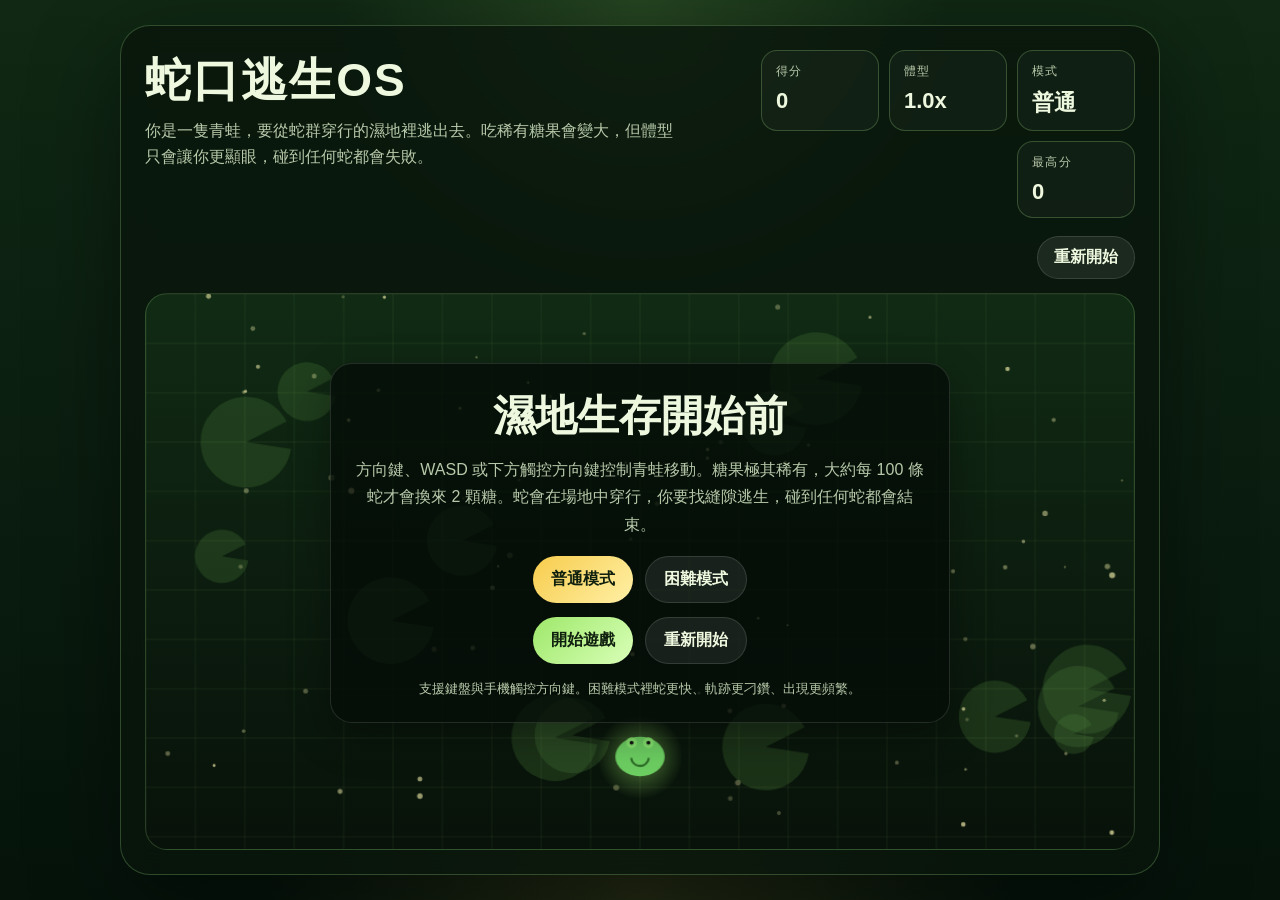
==== commit 74b1c4f1: "Revert to previous mobile controls" ====
--- a/index.html
+++ b/index.html
@@ -191,82 +191,41 @@
       color: var(--muted);
     }
 
-    .mobile-joystick-wrap {
+    .mobile-pad {
+      display: grid;
+      justify-content: center;
+      gap: 10px;
+    }
+
+    .mobile-pad-row {
       display: flex;
       justify-content: center;
-      align-items: center;
-    }
-
-    .mobile-joystick {
-      position: relative;
-      width: calc(var(--touch-button-width) * 2.2);
-      height: calc(var(--touch-button-width) * 2.2);
-      border-radius: 50%;
-      border: 1px solid rgba(255, 255, 255, 0.12);
-      background:
-        radial-gradient(circle at 50% 50%, rgba(158, 232, 106, 0.08), rgba(255, 255, 255, 0.03) 48%, rgba(0, 0, 0, 0.18) 100%);
-      box-shadow:
-        inset 0 1px 0 rgba(255, 255, 255, 0.06),
-        0 18px 30px rgba(0, 0, 0, 0.22);
-      touch-action: none;
-      user-select: none;
-      -webkit-user-select: none;
-      overflow: hidden;
-    }
-
-    .mobile-joystick::before,
-    .mobile-joystick::after {
-      content: "";
-      position: absolute;
-      left: 50%;
-      top: 50%;
-      transform: translate(-50%, -50%);
+      gap: 10px;
+    }
+
+    .mobile-button {
+      width: var(--touch-button-width);
+      height: var(--touch-button-height);
+      border-radius: var(--touch-button-radius);
+      border: 1px solid rgba(255, 255, 255, 0.14);
+      background: linear-gradient(180deg, rgba(255, 255, 255, 0.1), rgba(255, 255, 255, 0.04));
+      color: #eef8df;
+      font-size: 24px;
+      font-weight: 900;
+      box-shadow: 0 12px 24px rgba(0, 0, 0, 0.22);
+      transform: translateY(0);
+    }
+
+    .mobile-button:active,
+    .mobile-button.pressed {
+      transform: translateY(1px) scale(0.98);
+      background: linear-gradient(180deg, rgba(158, 232, 106, 0.28), rgba(158, 232, 106, 0.12));
+      box-shadow: 0 8px 18px rgba(0, 0, 0, 0.18);
+    }
+
+    .mobile-button.spacer {
+      opacity: 0;
       pointer-events: none;
-    }
-
-    .mobile-joystick::before {
-      width: 72%;
-      height: 1px;
-      background: rgba(255, 255, 255, 0.08);
-    }
-
-    .mobile-joystick::after {
-      width: 1px;
-      height: 72%;
-      background: rgba(255, 255, 255, 0.08);
-    }
-
-    .mobile-joystick-knob {
-      position: absolute;
-      left: 50%;
-      top: 50%;
-      width: calc(var(--touch-button-width) * 0.98);
-      height: calc(var(--touch-button-width) * 0.98);
-      border-radius: 50%;
-      transform: translate(-50%, -50%);
-      background:
-        radial-gradient(circle at 32% 28%, rgba(255, 255, 255, 0.88), rgba(255, 255, 255, 0.18) 22%, rgba(158, 232, 106, 0.2) 23%, rgba(96, 182, 91, 0.96) 70%, rgba(41, 92, 44, 1) 100%);
-      box-shadow:
-        0 12px 22px rgba(0, 0, 0, 0.28),
-        inset 0 2px 6px rgba(255, 255, 255, 0.18);
-      transition: transform 120ms ease, box-shadow 120ms ease;
-      will-change: transform;
-      pointer-events: none;
-    }
-
-    .mobile-joystick.active .mobile-joystick-knob {
-      box-shadow:
-        0 10px 18px rgba(0, 0, 0, 0.24),
-        0 0 24px rgba(158, 232, 106, 0.22),
-        inset 0 2px 6px rgba(255, 255, 255, 0.24);
-    }
-
-    .mobile-joystick-hint {
-      margin-top: 10px;
-      text-align: center;
-      font-size: 11px;
-      letter-spacing: 0.08em;
-      color: rgba(239, 248, 223, 0.66);
     }
 
     .arena-wrap {
@@ -1524,7 +1483,7 @@
       text-align: left;
     }
 
-    body.is-touch-device.is-landscape .mobile-joystick-wrap {
+    body.is-touch-device.is-landscape .mobile-pad {
       justify-content: end;
     }
 
@@ -2261,14 +2220,20 @@
           <div class="hint">支援鍵盤與手機觸控方向鍵。困難模式裡蛇更快、軌跡更刁鑽、出現更頻繁。</div>
         </div>
       </div>
-      <div class="mobile-controls" id="mobileControls" aria-label="觸控搖桿">
-        <div class="mobile-controls-label">觸控搖桿</div>
-        <div class="mobile-joystick-wrap">
-          <div class="mobile-joystick" id="mobileJoystick" aria-label="移動搖桿" role="application">
-            <div class="mobile-joystick-knob" id="mobileJoystickKnob"></div>
+      <div class="mobile-controls" id="mobileControls" aria-label="觸控方向鍵">
+        <div class="mobile-controls-label">觸控方向鍵</div>
+        <div class="mobile-pad">
+          <div class="mobile-pad-row">
+            <button class="mobile-button spacer" type="button" tabindex="-1" aria-hidden="true"></button>
+            <button class="mobile-button" type="button" data-code="ArrowUp" aria-label="向上">▲</button>
+            <button class="mobile-button spacer" type="button" tabindex="-1" aria-hidden="true"></button>
+          </div>
+          <div class="mobile-pad-row">
+            <button class="mobile-button" type="button" data-code="ArrowLeft" aria-label="向左">◀</button>
+            <button class="mobile-button" type="button" data-code="ArrowDown" aria-label="向下">▼</button>
+            <button class="mobile-button" type="button" data-code="ArrowRight" aria-label="向右">▶</button>
           </div>
         </div>
-        <div class="mobile-joystick-hint">按住底盤拖動即可移動青蛙</div>
       </div>
     </section>
   </main>
@@ -2400,8 +2365,7 @@
     const normalModeButton = document.getElementById("normalMode");
     const hardModeButton = document.getElementById("hardMode");
     const mobileControls = document.getElementById("mobileControls");
-    const mobileJoystick = document.getElementById("mobileJoystick");
-    const mobileJoystickKnob = document.getElementById("mobileJoystickKnob");
+    const mobileButtons = Array.from(document.querySelectorAll(".mobile-button[data-code]"));
     const snakeKingScene = document.getElementById("snakeKingScene");
     const snakeKingFrame = document.getElementById("snakeKingFrame");
     const blackoutScreen = document.getElementById("blackoutScreen");
@@ -2426,7 +2390,6 @@
 
     const bestKey = "snake-mouth-escape-os-best";
     const input = { left: false, right: false, up: false, down: false };
-    const joystick = { active: false, pointerId: null, x: 0, y: 0 };
     const snakeColors = ["#ff6464", "#f3c84c", "#b17cff", "#f7e06d"];
     const snakeKingFrames = Array.from({ length: 100 }, (_, index) =>
       `./assets/snake-king-seq-100/snake-king-frame-${String(index + 1).padStart(3, "0")}.png`
@@ -2547,7 +2510,6 @@
         mobileControls.style.bottom = "";
         mobileControls.style.visibility = "";
         mobileControls.style.opacity = "";
-        resetJoystick();
       }
     }
 
@@ -2661,7 +2623,6 @@
 
     function beginRun() {
       resetGame();
-      resetJoystick();
       document.body.classList.remove("warning-active");
       document.body.classList.remove("king-flash");
       document.body.classList.remove("crash-active");
@@ -2900,14 +2861,11 @@
       const frog = state.frog;
       frog.speed = mode.playerSpeed + (state.size - 1) * 12;
 
-      const moveX = ((input.right ? 1 : 0) - (input.left ? 1 : 0)) + joystick.x;
-      const moveY = ((input.down ? 1 : 0) - (input.up ? 1 : 0)) + joystick.y;
-      const length = Math.hypot(moveX, moveY);
-      if (length > 0.001) {
-        const intensity = Math.min(1, length);
-        frog.x += (moveX / length) * frog.speed * delta * intensity;
-        frog.y += (moveY / length) * frog.speed * delta * intensity;
-      }
+      const moveX = (input.right ? 1 : 0) - (input.left ? 1 : 0);
+      const moveY = (input.down ? 1 : 0) - (input.up ? 1 : 0);
+      const length = Math.hypot(moveX, moveY) || 1;
+      frog.x += (moveX / length) * frog.speed * delta;
+      frog.y += (moveY / length) * frog.speed * delta;
       frog.x = Math.max(frog.radius, Math.min(canvas.width - frog.radius, frog.x));
       frog.y = Math.max(frog.radius, Math.min(canvas.height - frog.radius, frog.y));
       frog.pulse = Math.max(0, frog.pulse - delta * 1.6);
@@ -3116,43 +3074,6 @@
       if (code === "ArrowDown" || code === "KeyS") input.down = pressed;
     }
 
-    function updateJoystickVisual() {
-      const radius = mobileJoystick ? mobileJoystick.clientWidth * 0.32 : 0;
-      const offsetX = joystick.x * radius;
-      const offsetY = joystick.y * radius;
-      if (mobileJoystickKnob) {
-        mobileJoystickKnob.style.transform = `translate(calc(-50% + ${offsetX}px), calc(-50% + ${offsetY}px))`;
-      }
-      if (mobileJoystick) {
-        mobileJoystick.classList.toggle("active", joystick.active);
-      }
-    }
-
-    function resetJoystick() {
-      joystick.active = false;
-      joystick.pointerId = null;
-      joystick.x = 0;
-      joystick.y = 0;
-      updateJoystickVisual();
-    }
-
-    function applyJoystickFromEvent(event) {
-      if (!mobileJoystick) {
-        return;
-      }
-      const rect = mobileJoystick.getBoundingClientRect();
-      const centerX = rect.left + rect.width / 2;
-      const centerY = rect.top + rect.height / 2;
-      const dx = event.clientX - centerX;
-      const dy = event.clientY - centerY;
-      const radius = rect.width * 0.34;
-      const length = Math.hypot(dx, dy) || 1;
-      const limited = Math.min(length, radius);
-      joystick.x = dx / length * (limited / radius);
-      joystick.y = dy / length * (limited / radius);
-      updateJoystickVisual();
-    }
-
     window.addEventListener("keydown", (event) => {
       setDirection(event.code, true);
       if (event.code === "Space" && !running) {
@@ -3164,35 +3085,23 @@
       setDirection(event.code, false);
     });
 
-    mobileJoystick?.addEventListener("pointerdown", (event) => {
-      event.preventDefault();
-      joystick.active = true;
-      joystick.pointerId = event.pointerId;
-      mobileJoystick.setPointerCapture(event.pointerId);
-      applyJoystickFromEvent(event);
+    mobileButtons.forEach((button) => {
+      const code = button.dataset.code;
+      const press = (event) => {
+        event.preventDefault();
+        button.classList.add("pressed");
+        setDirection(code, true);
+      };
+      const release = (event) => {
+        event.preventDefault();
+        button.classList.remove("pressed");
+        setDirection(code, false);
+      };
+      button.addEventListener("pointerdown", press);
+      button.addEventListener("pointerup", release);
+      button.addEventListener("pointercancel", release);
+      button.addEventListener("pointerleave", release);
     });
-
-    mobileJoystick?.addEventListener("pointermove", (event) => {
-      if (!joystick.active || joystick.pointerId !== event.pointerId) {
-        return;
-      }
-      event.preventDefault();
-      applyJoystickFromEvent(event);
-    });
-
-    const releaseJoystick = (event) => {
-      if (!joystick.active || (event && joystick.pointerId !== null && event.pointerId !== joystick.pointerId)) {
-        return;
-      }
-      if (event) {
-        event.preventDefault();
-      }
-      resetJoystick();
-    };
-
-    mobileJoystick?.addEventListener("pointerup", releaseJoystick);
-    mobileJoystick?.addEventListener("pointercancel", releaseJoystick);
-    mobileJoystick?.addEventListener("lostpointercapture", releaseJoystick);
 
     normalModeButton.addEventListener("click", () => setMode("normal"));
     hardModeButton.addEventListener("click", () => {
